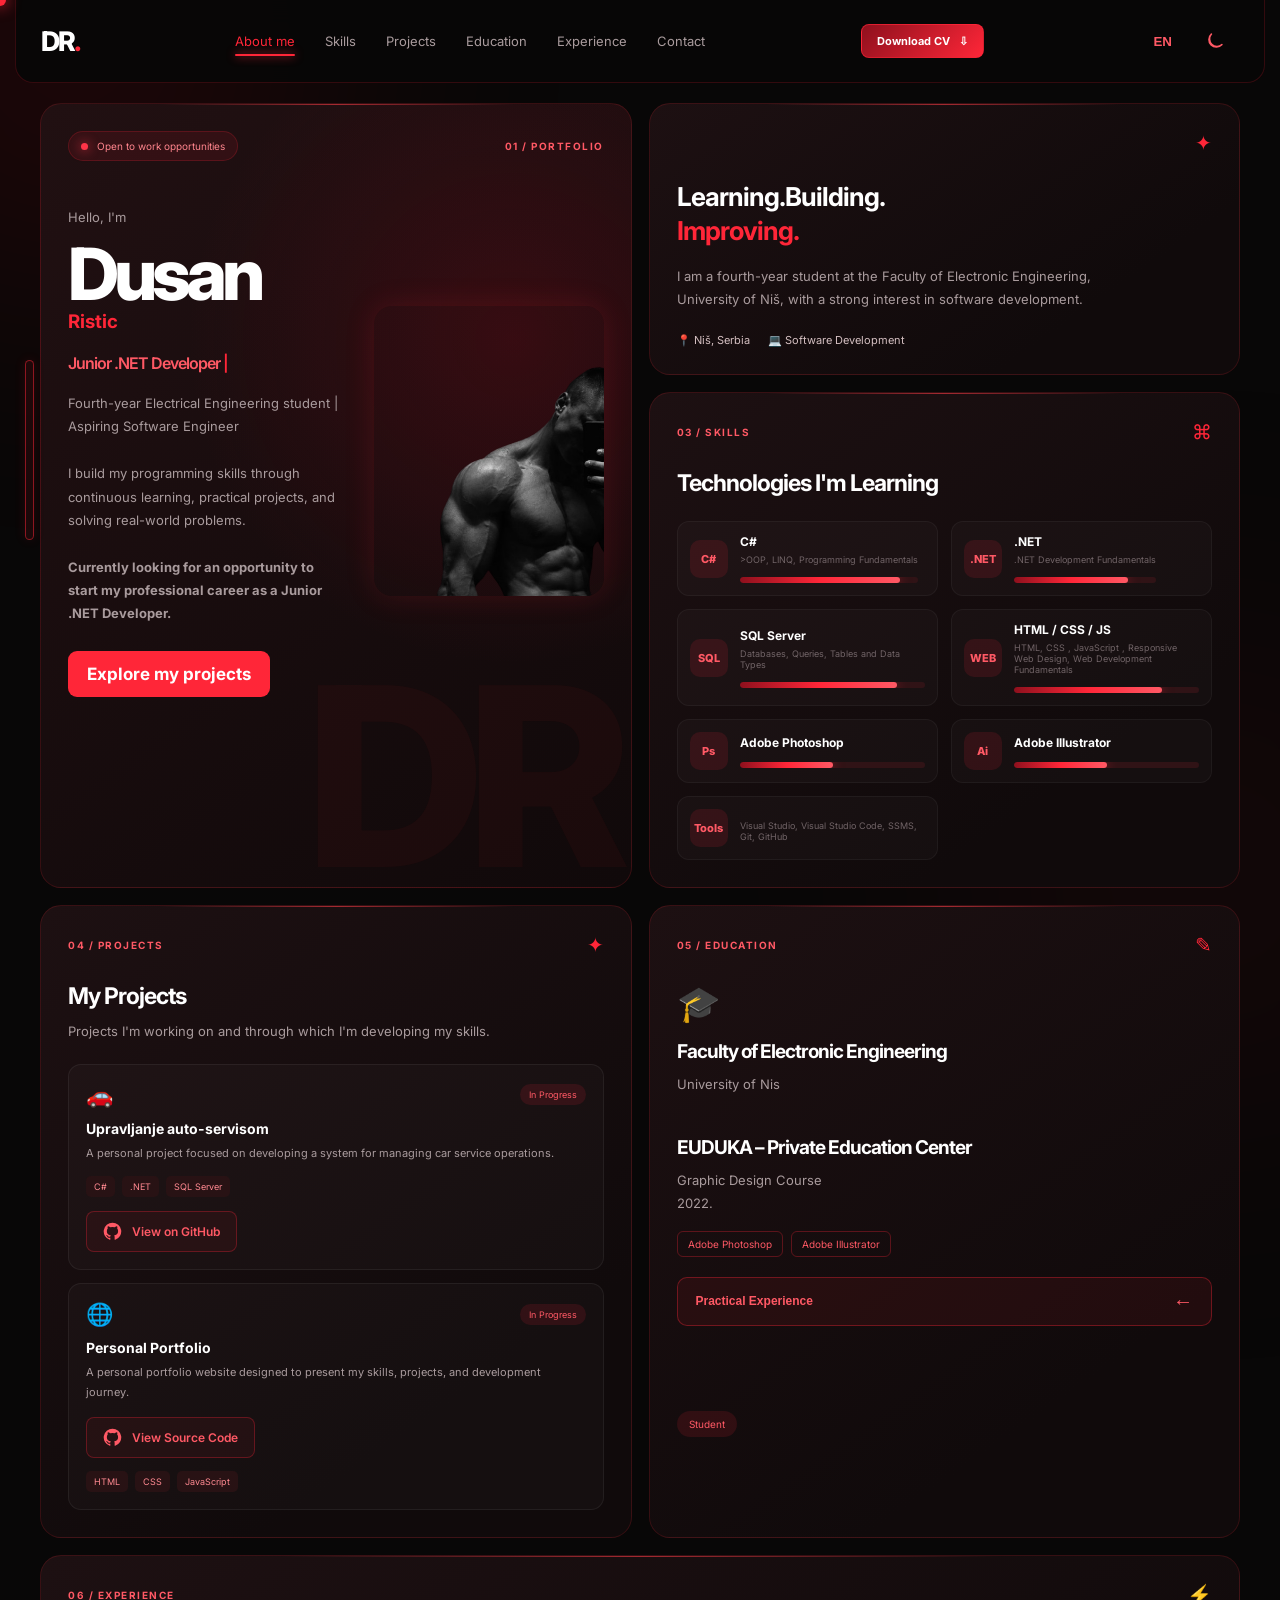
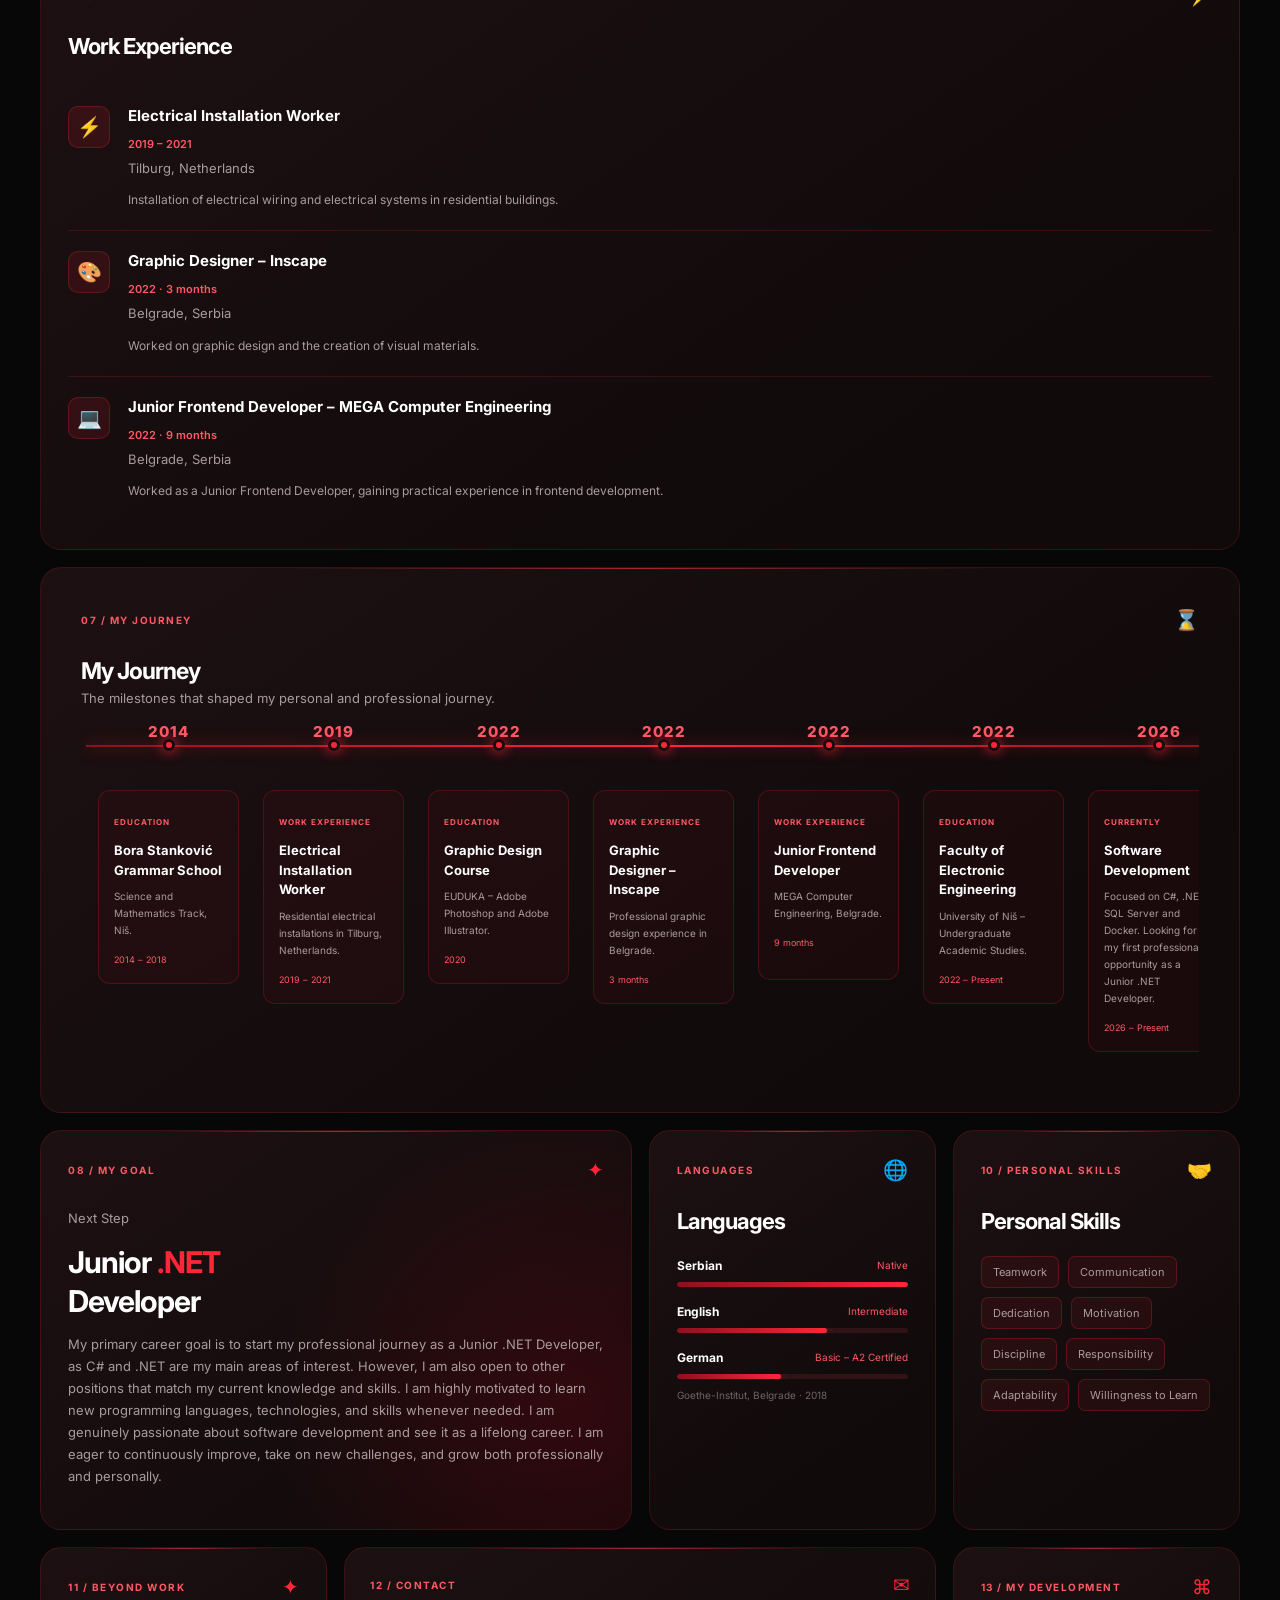
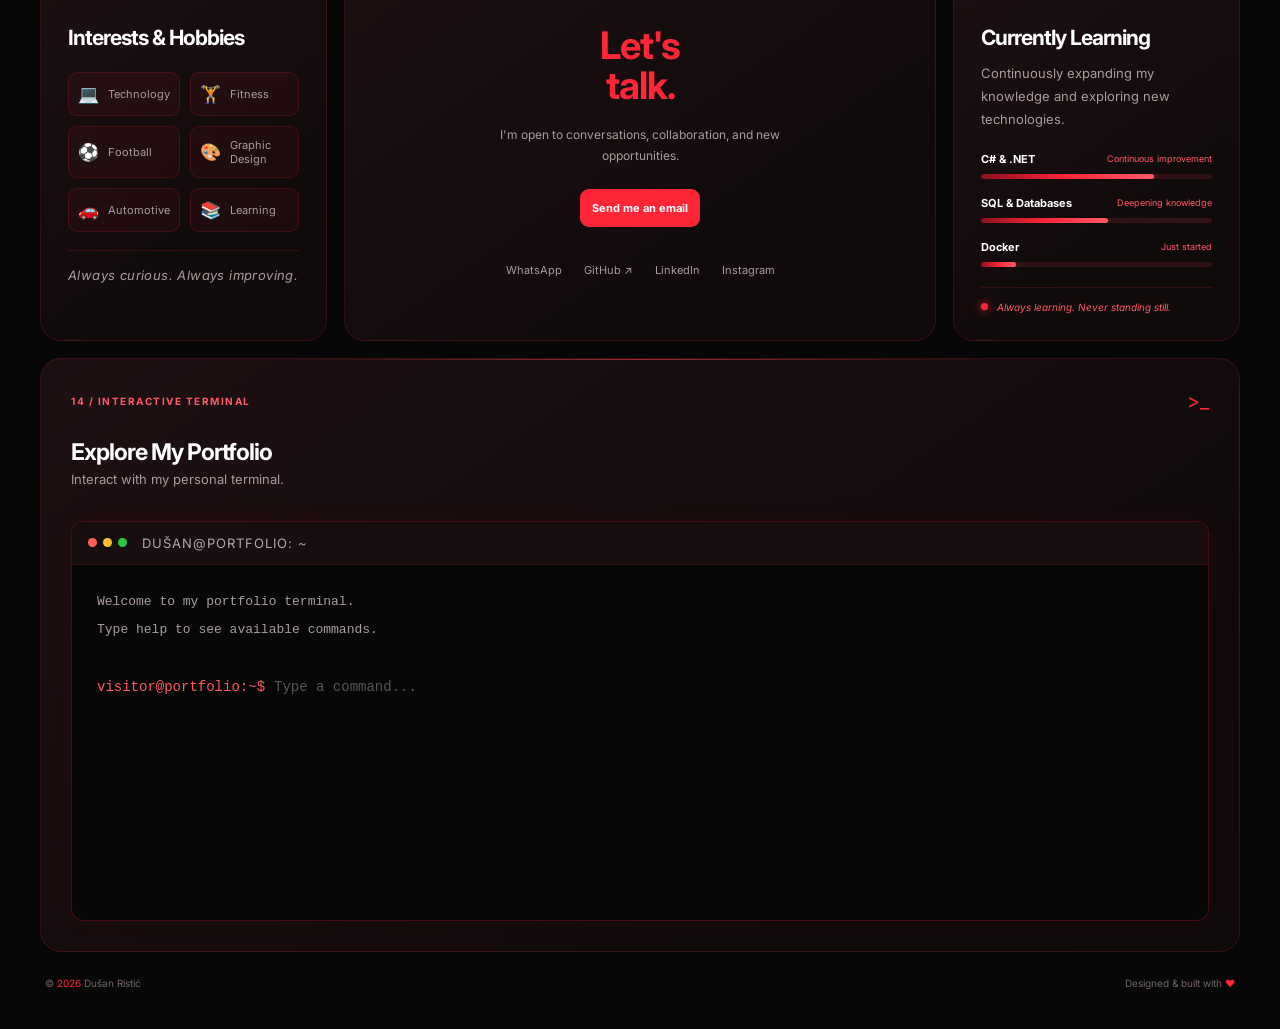
==== index.html @ 9572472b "uklanjanje tacaka" ====
<!DOCTYPE html>
<html lang="sr">
<head>
    <meta charset="UTF-8">
    <meta name="viewport" content="width=device-width, initial-scale=1.0">
    <title>Dušan Ristić | Portfolio</title>
    
<meta name="description" content="Dušan Ristić – Junior .NET Developer. C#, .NET, SQL Server and software development portfolio.">

<meta name="author" content="Dušan Ristić">

<meta name="keywords" content="Dušan Ristić, Junior .NET Developer, C#, .NET, SQL Server, Portfolio">

<meta name="robots" content="index, follow">

<meta property="og:type" content="website">
<meta property="og:title" content="Dušan Ristić | Junior .NET Developer">
<meta property="og:description" content="Explore my portfolio, projects, technical skills and journey in software development.">
<meta property="og:url" content="https://codewithdusan.github.io/portfolio/">
<meta property="og:image"
      content="https://codewithdusan.github.io/portfolio/preview.png">

<meta property="og:image:width" content="1200">
<meta property="og:image:height" content="630">
<meta name="twitter:card" content="summary_large_image">

<meta name="twitter:title"
      content="Dušan Ristić | Junior .NET Developer">

<meta name="twitter:description"
      content="Explore my portfolio and software development projects.">

<meta name="twitter:image"
      content="https://codewithdusan.github.io/portfolio/preview.png">

<meta name="theme-color" content="#080707">

    <link rel="stylesheet" href="style.css">
    <link rel="preconnect" href="https://fonts.googleapis.com">
    <link rel="preconnect" href="https://fonts.gstatic.com" crossorigin>
    <link href="https://fonts.googleapis.com/css2?family=Inter:wght@400;500;600;700;800&display=swap" rel="stylesheet">
    <link rel="icon" type="image/png" href="images/logo.png">
</head>
<body>
    <!-- LOADING SCREEN -->
<div id="loader">
    <div class="loader-content">
        <div class="loader-logo">DR<span>.</span></div>

        <div class="loader-line">
            <div class="loader-progress"></div>
        </div>

        <p data-en="INITIALIZING PORTFOLIO" data-sr="POKREĆEM PORTFOLIO"></p>
    </div>
</div>
    <button id="backToTop" aria-label="Back to top">
    ↑
    </button>   
   <div id="scrollTube">
    <div id="scrollProgress"></div>
    </div>
    <div class="background-glow glow-one"></div>
    <div class="background-glow glow-two"></div>

    <header class="navbar">
    <a href="#" class="logo">DR<span>.</span></a>

    <nav class="mobile-side-nav">
        <a href="#about" aria-label="About me" title="About me">
            <span data-en="About me" data-sr="O meni">About me</span>
        </a>

        <a href="#skills" aria-label="Skills" title="Skills">
            <span data-en="Skills" data-sr="Veštine">Skills</span>
        </a>

        <a href="#projects" aria-label="Projects" title="Projects">
            <span data-en="Projects" data-sr="Projekti">Projects</span>
        </a>

        <a href="#education" aria-label="Education" title="Education">
            <span data-en="Education" data-sr="Obrazovanje">Education</span>
        </a>

        <a href="#experience" aria-label="Experience" title="Experience">
            <span data-en="Experience" data-sr="Radno iskustvo">Experience</span>
        </a>

        <a href="#contact" aria-label="Contact" title="Contact">
    <svg class="contact-menu-icon"
         viewBox="0 0 24 24"
         fill="none"
         stroke="currentColor"
         stroke-width="1.8"
         stroke-linecap="round"
         stroke-linejoin="round">
        <rect x="3" y="5" width="18" height="14" rx="2"/>
        <path d="m3 7 9 6 9-6"/>
    </svg>
    <span data-en="Contact" data-sr="Kontakt">Contact</span>
</a>
    </nav>

    <a href="CV/DusanCV-EN.pdf"
       id="downloadCV"
       download="Dusan-Ristic-CV-EN.pdf"
       class="download-cv nav-download">

        <span data-en="Download CV" data-sr="Preuzmi CV">
            Download CV
        </span>

        <span class="download-icon">⇩</span>
    </a>

    <div class="nav-extra-controls">
        <button id="languageToggle" class="language-btn">
            EN
        </button>

        <button id="themeToggle"
        class="theme-btn"
        aria-label="Toggle theme">
        </button>

    </div>
</header>

    <main class="container">
        <section class="bento-grid">

            <!-- HERO -->
            <article class="card hero reveal">
    <div class="hero-top">
        <span class="availability">
    <span class="status-dot"></span>

    <span data-en="Open to work opportunities"
          data-sr="Dostupan za poslovne prilike">
        Open to work opportunities
    </span>
</span>
        <span class="hero-number" data-en="01 / PORTFOLIO" data-sr="01 / PROFIL">01 / PORTFOLIO</span>
    </div>

    <div class="hero-layout">

        <div class="hero-content">
            <p class="eyebrow"
   data-en="Hello, I'm"
   data-sr="Zdravo, ja sam">
   Hello, I'm
</p>

            <h1>
    <span class="first-name"
          data-en="Dusan"
          data-sr="Dušan">Dusan</span>
    <br>
    <span class="surname"
          data-en="Ristic"
          data-sr="Ristić">Ristic</span>
            </h1>

            <h2>
                <span id="typing">Junior .NET Developer</span>
                <span class="cursor">|</span>
            </h2>

            <p class="hero-description"
            data-en="| Aspiring Software EngineerFourth-year <br> | Electrical Engineering student <br><br> I build my programming skills through continuous learning, practical projects, and solving real-world problems. <br><br><b>Currently looking for an opportunity to start my professional career as a Junior .NET Developer.</b>"
            data-sr="| Student četvrte godine Elektrotehnike (smer računarstva i informatike) <br> | Budući softverski inženjer <br><br> Razvijam svoje programerske veštine kroz kontinuirano učenje, praktične projekte i rešavanje problema iz stvarnog sveta. <br><br><b>Trenutno tražim priliku da započnem svoju profesionalnu karijeru kao Junior .NET Developer.</b>">
                Fourth-year Electrical Engineering student | Aspiring Software Engineer
                <br><br>
                I build my programming skills through continuous learning, practical projects, and solving real-world problems.
                <br><br><b>Currently looking for an opportunity to start my professional career as a Junior .NET Developer.</b> 
            </p>

            <a href="#projects" class="primary-button"
   data-en="Explore my projects"
   data-sr="Istraži moje projekte">
    <span data-en="Explore my projects"
          data-sr="Istraži moje projekte">Explore my projects</span>
</a>
        </div>

        <div class="hero-image">
            <img src="images/profilepicture.png" alt="Dušan Ristić">
        </div>

    </div>

    <div class="hero-decoration">DR</div>
</article>
        
            <!-- ABOUT -->
            <article class="card about reveal" id="about">
                <div class="card-heading">
                    <span class="card-label" data-en="02 / ABOUT ME" data-sr="02 / O MENI"></span>
                    <span class="card-icon">✦</span>
                </div>

                <h2>
                    <span data-en="Learning.Building." data-sr="Učim.Stvaram.">Learning.Building.</span>
                    <br>
                     <span class="improving" data-en="Improving." data-sr="Napredujem.">Improving.</span>
                    </h2>              
<p
    data-en="I am a fourth-year student at the Faculty of Electronic Engineering, University of Niš, with a strong interest in software development.

My main focus is C# and .NET development. I continuously develop my programming knowledge through practical exercises and personal projects, working with object-oriented programming, collections, lambda expressions, and LINQ.

I also have experience with SQL Server fundamentals and basic frontend technologies such as HTML, CSS, and JavaScript. In addition, I have basic knowledge of graphic design using Adobe Photoshop and Adobe Illustrator.

I actively use Artificial Intelligence tools to support my learning, explore new technologies, improve productivity, and assist with problem-solving.

I enjoy learning new technologies, solving programming challenges, and turning ideas into functional applications."
    data-sr="Student sam četvrte godine Elektronskog fakulteta Univerziteta u Nišu, sa velikim interesovanjem za razvoj softvera.

Moj glavni fokus je C# i .NET programiranje. Kontinuirano razvijam svoje programersko znanje kroz praktične zadatke i samostalne projekte, radeći sa objektno orijentisanim programiranjem, kolekcijama, lambda izrazima i LINQ-om.

Takođe poznajem osnove SQL Server-a i osnovne frontend tehnologije kao što su HTML, CSS i JavaScript. Pored toga, posedujem osnovno znanje grafičkog dizajna i rada u programima Adobe Photoshop i Adobe Illustrator.

Aktivno koristim alate veštačke inteligencije kao podršku u učenju, istraživanju novih tehnologija, unapređenju produktivnosti i rešavanju problema.

Uživam u učenju novih tehnologija, rešavanju programerskih izazova i pretvaranju ideja u funkcionalne aplikacije.">
    I am a fourth-year student at the Faculty of Electronic Engineering, University of Niš, with a strong interest in software development.
</p>

                <div class="about-footer">
                    <span data-en="📍 Niš, Serbia" data-sr="📍 Niš, Srbija">📍 Niš, Serbia</span>
                    <span data-en="💻 Software Development" data-sr="💻 Razvoj softvera">💻 Software Development</span>
                </div>
            </article>

            <!-- SKILLS -->
            <article class="card skills reveal" id="skills">
                <div class="card-heading">
                    <span class="card-label" data-en="03 / SKILLS" data-sr="03 / VEŠTINE">03 / SKILLS</span>
                    <span class="card-icon">⌘</span>
                </div>

                <h2 data-en="Technologies I'm Learning" data-sr="Tehnologije kojima se bavim">Technologies I'm Learning</h2>

                <div class="skills-list">
                    <div class="skill">
                        <span class="skill-icon">C#</span>
                        <div>
                            <strong>C#</strong>
                            <small
                            data-en="OOP, LINQ, Programming Fundamentals"
                            data-sr="OOP, LINQ, Osnove programiranja">>OOP, LINQ, Programming Fundamentals</small>
                            <div class="skill-progress">
                            <div class="progress-bar" style="--progress: 90%"></div>
                            </div>
                        </div>
                    </div>

                    <div class="skill">
                        <span class="skill-icon">.NET</span>
                        <div>
                            <strong>.NET</strong>
                            <small data-en=".NET Development Fundamentals"
                            data-sr="Osnove .Net programiranja">.NET Development Fundamentals</small>
                            <div class="skill-progress">
                            <div class="progress-bar" style="--progress: 80%"></div>
                            </div>
                        </div>
                    </div>

                    <div class="skill">
                        <span class="skill-icon">SQL</span>
                        <div>
                            <strong>SQL Server</strong>
                            <small data-en="Databases, Queries, Tables and Data Types"
                            data-sr="Baze podataka, Upiti, Tabele i tipovi podataka">Databases, Queries, Tables and Data Types</small>
                            <div class="skill-progress">
                            <div class="progress-bar" style="--progress: 85%"></div>
                            </div>
                        </div>
                    </div>

                    <div class="skill">
                        <span class="skill-icon">WEB</span>
                        <div>
                            <strong>HTML / CSS / JS</strong>
                            <small data-en="HTML, CSS , JavaScript , Responsive Web Design, Web Development Fundamentals"
                            data-sr="HTML, CSS , JavaScript , Responzivni web dizajn, Osnove web programiranja">HTML, CSS , JavaScript , Responsive Web Design, Web Development Fundamentals</small>
                            <div class="skill-progress">
                            <div class="progress-bar" style="--progress: 80%"></div>
                            </div>
                        </div>
                    </div>
                    
                    
<div class="skill">
    <span class="skill-icon">Ps</span>

    <div class="skill-content">
        <strong>Adobe Photoshop</strong>

        <div class="skill-progress">
            <div class="progress-bar" style="--progress: 50%"></div>
        </div>
    </div>
</div>
<div class="skill">
    <span class="skill-icon">Ai</span>

    <div class="skill-content">
        <strong>Adobe Illustrator</strong>

        <div class="skill-progress">
            <div class="progress-bar" style="--progress: 50%"></div>
        </div>
    </div>
</div>
<div class="skill">
                        <span class="skill-icon">Tools</span>
                        <div>                           
                            <small 
                            data-en="Visual Studio, 
                                    Visual Studio Code, 
                                    SSMS, 
                                    Git, 
                                    GitHub"
                            data-sr="Visual Studio, 
                                    Visual Studio Code, 
                                    SSMS, 
                                    Git, 
                                    GitHub">Visual Studio, 
                                            Visual Studio Code, 
                                            SSMS, 
                                            Git, 
                                            GitHub</small>
                    
                        </div>
                    </div>
                </div>
            </article>

            <!-- PROJECTS -->
            <article class="card projects reveal" id="projects">
                <div class="card-heading">
                    <span class="card-label" data-en="04 / PROJECTS" data-sr="04 / PROJEKTI">04 / PROJECTS</span>
                    <span class="card-icon">✦</span>
                </div>

                <h2 data-en="My Projects" data-sr="Moji projekti">My Projects</h2>
                <p class="section-description" data-en="Projects I'm working on and through which I'm developing my skills." data-sr="Projekti na kojima radim i kroz koje razvijam svoje veštine.">
                    Projects I'm working on and through which I'm developing my skills.
                </p>

                <div class="project-item">
                    <div class="project-top">
                        <span class="project-icon">🚗</span>
                        <span class="project-status" data-en="In Progress" data-sr="U izradi">In Progress</span>
                    </div>
                    <h3 data-en="Car Service Management" data-sr="Sistem za upravljanje auto-servisom">Upravljanje auto-servisom</h3>
                    <p data-en="A personal project focused on developing a system for managing car service operations. <br><br>Planned functionality:<br>• User management<br>• Vehicle management<br>• Service order management<br>• Inventory management<br>• Reporting and analytics"
                    data-sr="Samostalni projekat usmeren na razvoj sistema za upravljanje auto-servisom. <br><br>Planirane funkcionalnosti:<br>• Upravljanje korisnicima<br>• Upravljanje vozilima<br>• Upravljanje servisnim nalozima<br>• Upravljanje zalihama<br>• Izveštavanje i analitika">
                        A personal project focused on developing a system for managing car service operations.
                    </p>
                    <div class="tags">
                        <span>C#</span>
                        <span>.NET</span>
                        <span>SQL Server</span>
                    </div>
                    <a href="#" class="github-project-link" aria-label="Car Service Management on GitHub">
                        <span class="github-project-icon">
                             <svg viewBox="0 0 24 24" aria-hidden="true">
                             <path fill="currentColor" d="M12 .9a11.1 11.1 0 0 0-3.51 21.63c.55.1.76-.24.76-.54v-2.1c-3.1.67-3.76-1.32-3.76-1.32-.5-1.28-1.24-1.62-1.24-1.62-1.01-.69.08-.68.08-.68 1.12.08 1.71 1.15 1.71 1.15.99 1.7 2.6 1.21 3.23.93.1-.72.39-1.21.7-1.49-2.48-.28-5.09-1.24-5.09-5.52 0-1.22.44-2.21 1.15-2.99-.12-.28-.5-1.42.11-2.95 0 0 .94-.3 3.05 1.14a10.6 10.6 0 0 1 5.55 0c2.11-1.44 3.05-1.14 3.05-1.14.61 1.53.23 2.67.11 2.95.72.78 1.15 1.77 1.15 2.99 0 4.29-2.62 5.24-5.11 5.51.4.35.75 1.02.75 2.06v3.08c0 .3.2.65.77.54A11.1 11.1 0 0 0 12 .9Z"/>
                            </svg>
                        </span>
                        <span data-en="View on GitHub" data-sr="Pogledaj na GitHub-u">
                             View on GitHub
                        </span>
                        </a>
                </div>

                <div class="project-item">
                    <div class="project-top">
                        <span class="project-icon">🌐</span>
                        <span class="project-status" data-en="In Progress" data-sr="U izradi">In Progress</span>
                    </div>
                    <h3 data-en="Personal Portfolio" data-sr="Licni Portfolio">Personal Portfolio</h3>
                    <p data-en="A personal portfolio website designed to present my skills, projects, and development journey. <br><br>Planned functionality:<br>• Built with HTML, CSS, and JavaScript<br>• Responsive design<br>• Animated elements and interactive components<br>• English and Serbian language support<br>• Hosted using GitHub Pages<br>• Project showcase<br>• Skills and experience presentation<br>• Contact form"
                    data-sr="Lični portfolio veb sajt dizajniran da predstavi moje veštine, projekte i razvojni put. <br><br>Planirane funkcionalnosti:<br>• Napravljen pomoću HTML-a, CSS-a i JavaScript-a <br>• Responzivni dizajn<br>• Animirani elementi i interaktivne komponente<br>• Podrška za engleski i srpski jezik<br>• Postavljen pomoću GitHub Pages platforme<br>• Prikaz projekata<br>• Predstavljanje veština i iskustva<br>• Kontakt forma">
                       A personal portfolio website designed to present my skills, projects, and development journey.
                    </p>
                    <a href="https://github.com/codewithdusan/portfolio"
                        target="_blank"
                        rel="noopener noreferrer"
                        class="github-project-link">

                        <span class="github-project-icon">
                            <svg viewBox="0 0 24 24" aria-hidden="true">
                            <path fill="currentColor" d="M12 .9a11.1 11.1 0 0 0-3.51 21.63c.55.1.76-.24.76-.54v-2.1c-3.1.67-3.76-1.32-3.76-1.32-.5-1.28-1.24-1.62-1.24-1.62-1.01-.69.08-.68.08-.68 1.12.08 1.71 1.15 1.71 1.15.99 1.7 2.6 1.21 3.23.93.1-.72.39-1.21.7-1.49-2.48-.28-5.09-1.24-5.09-5.52 0-1.22.44-2.21 1.15-2.99-.12-.28-.5-1.42.11-2.95 0 0 .94-.3 3.05 1.14a10.6 10.6 0 0 1 5.55 0c2.11-1.44 3.05-1.14 3.05-1.14.61 1.53.23 2.67.11 2.95.72.78 1.15 1.77 1.15 2.99 0 4.29-2.62 5.24-5.11 5.51.4.35.75 1.02.75 2.06v3.08c0 .3.2.65.77.54A11.1 11.1 0 0 0 12 .9Z"/>
                            </svg>
                        </span>

                         <span data-en="View Source Code"
                         data-sr="Pogledaj izvorni kod">
                          View Source Code
                        </span>
                    </a>
                    <div class="tags">
                        <span>HTML</span>
                        <span>CSS</span>
                        <span>JavaScript</span>
                    </div>
                </div>
            </article>

            <!-- EDUCATION -->
            <article class="card education reveal" id="education">
                <div class="card-heading">
                    <span class="card-label" data-en="05 / EDUCATION " data-sr="05 / OBRAZOVANJE">05 / EDUCATION</span>
                    <span class="card-icon">✎</span>
                </div>

                <div class="education-icon">🎓</div>
                <h2 data-en="Faculty of Electronic Engineering – University of Niš" data-sr="Elektronski fakultet – Univerzitet u Nišu">Faculty of Electronic Engineering</h2>
                <p data-en="Undergraduate Academic Studies" data-sr="Osnovne akademske studije">University of Nis</p>
                <p data-en="<b>Department of Computer Engineering and Informatics</b>" data-sr="<b>Smer – Računarstvo i informatika</b>"></p>
                <p data-en="2022. – Present | Fourth-Year Student" data-sr="2022. – Danas | Četvrta godina studija"></p>
                <br><br>
                <h2 data-en="EUDUKA – Private Education Center"
                data-sr="EUDUKA – Privatna škola">
                    EUDUKA – Private Education Center
                </h2>
                    <p data-en="Graphic Design Course"
                        data-sr="Kurs grafičkog dizajna">
                            Graphic Design Course
                    </p>
                    <p>2022.</p>
                    <div class="experience-programs">
            <span>Adobe Photoshop</span>
            <span>Adobe Illustrator</span>
        </div>
                        <div class="experience-hover">

    <button class="experience-trigger">
        <span data-en="Practical Experience"
              data-sr="Praktično iskustvo">
            Practical Experience
        </span>
        <span class="experience-arrow">←</span>
    </button>

    <div class="experience-details">

        <p data-en="Practical experience in graphic design, including:"
           data-sr="Praktično iskustvo u grafičkom dizajnu, uključujući:">
            Practical experience in graphic design, including:
        </p>

        <ul>
            <li data-en="Designing custom logos and visual identities for businesses."
                data-sr="Izrada logotipa i vizuelnih identiteta za firme.">
                Designing custom logos and visual identities for businesses.
            </li>

            <li data-en="Creating personalized product labels and stickers."
                data-sr="Izrada personalizovanih nalepnica i etiketa za proizvode.">
                Creating personalized product labels and stickers.
            </li>

            <li data-en="Designing business cards and promotional materials."
                data-sr="Dizajn vizitkarti i promotivnih materijala.">
                Designing business cards and promotional materials.
            </li>

            <li data-en="Creating posters, flyers and other print materials."
                data-sr="Izrada postera, flajera i drugih štampanih materijala.">
                Creating posters, flyers and other print materials.
            </li>
        </ul>
    </div>
</div>
                        <br><br>
                <h2 data-en="„Bora Stanković“ Grammar School – Niš" data-sr="Gimnazija „Bora Stanković“ – Niš"></h2>
                <p data-en="Science and Mathematics Track" data-sr="Prirodno-matematički smer"></p>
                <p data-en="2014. – 2018." data-sr="2014. – 2018."></p>
                <br>
                <span class="education-badge">Student</span>
                <div class="education-item">
    
    
</div>

            </article>

<article class="card work-experience reveal" id="experience">

    <div class="section-heading">
        <div class="card-heading">
            <span class="card-label" data-en="06 / EXPERIENCE" data-sr="06 / ISKUSTVO">06 / EXPERIENCE</span>
            <span class="card-icon">⚡</span>
        </div>
        <h2 data-en="Work Experience"
            data-sr="Radno iskustvo">
            Work Experience
        </h2>
    </div>

    <div class="work-item">
        <div class="work-icon">⚡</div>
        <div class="work-content">
            <h3 data-en="Electrical Installation Worker"
                data-sr="Radnik na elektroinstalacijama">
                        Electrical Installation Worker
            </h3>
            <span class="work-date">2019 – 2021</span>
            <p class="work-location" data-en="Tilburg, Netherlands" data-sr="Tilburg, Holandija">Tilburg, Netherlands</p>
            <p data-en="Installation of electrical wiring and electrical systems in residential buildings."
               data-sr="Uvođenje električnih instalacija i postavljanje električnih sistema u stambenim objektima.">
                Installation of electrical wiring and electrical systems in residential buildings.
            </p>
        </div>
    </div>

    <div class="work-item">
        <div class="work-icon">🎨</div>
        <div class="work-content">
            <h3 data-en="Graphic Designer – Inscape"
                data-sr="Grafički dizajner – Inscape">
                        Graphic Designer – Inscape
            </h3>
            <span class="work-date" data-en="2022 · 3 months" data-sr="2022 · 3 meseci">2022 · 3 months</span>
            <p class="work-location" data-en="Belgrade, Serbia" data-sr="Beograd, Srbija">Belgrade, Serbia</p>
            <p data-en="Worked on graphic design and the creation of visual materials."
               data-sr="Bavio sam se grafičkim dizajnom i izradom različitih vizuelnih materijala.">
                Worked on graphic design and the creation of visual materials.
            </p>
        </div>
    </div>

    <div class="work-item">
        <div class="work-icon">💻</div>
        <div class="work-content">
            <h3>Junior Frontend Developer – MEGA Computer Engineering</h3>
            <span class="work-date"data-en="2022 · 9 months" data-sr="2022 · 9 meseci">2022 · 9 months</span>
            <p class="work-location" data-en="Belgrade, Serbia" data-sr="Beograd, Srbija">Belgrade, Serbia</p>
            <p data-en="Worked as a Junior Frontend Developer, gaining practical experience in frontend development."
               data-sr="Radio sam kao Junior Frontend Developer, stičući praktično iskustvo u razvoju korisničkog interfejsa.">
                Worked as a Junior Frontend Developer, gaining practical experience in frontend development.
            </p>
        </div>
    </div>

</article>
<article class="card journey reveal" id="journey">

    <div class="card-heading">
        <span class="card-label"
              data-en="07 / MY JOURNEY"
              data-sr="07 / MOJ PUT">07 / MY JOURNEY</span>
        <span class="card-icon">⌛</span>
    </div>

    <h2 data-en="My Journey"
        data-sr="Moj put">My Journey</h2>

    <p class="journey-intro"
       data-en="The milestones that shaped my personal and professional journey."
       data-sr="Važni trenuci koji su oblikovali moj lični i profesionalni put.">
        The milestones that shaped my personal and professional journey.
    </p>

    <div class="timeline">
        <div class="timeline-track">

            <!-- 2014 -->
            <div class="timeline-event">
                <div class="timeline-year">2014</div>
                <div class="timeline-dot"></div>

                <div class="timeline-card">
                    <span data-en="EDUCATION" data-sr="OBRAZOVANJE">EDUCATION</span>

                    <h3 data-en="Bora Stanković Grammar School"
                        data-sr="Gimnazija Bora Stanković">
                        Bora Stanković Grammar School
                    </h3>

                    <p data-en="Science and Mathematics Track, Niš."
                       data-sr="Prirodno-matematički smer, Niš.">
                        Science and Mathematics Track, Niš.
                    </p>

                    <small data-en="2014 – 2018" data-sr="2014 – 2018">2014 – 2018</small>
                </div>
            </div>

            <!-- 2019 -->
            <div class="timeline-event">
                <div class="timeline-year">2019</div>
                <div class="timeline-dot"></div>

                <div class="timeline-card">
                    <span data-en="WORK EXPERIENCE" data-sr="RADNO ISKUSTVO">WORK EXPERIENCE</span>

                    <h3 data-en="Electrical Installation Worker"
                        data-sr="Radnik na elektro- instalacijama">
                        Electrical Installation Worker
                    </h3>

                    <p data-en="Residential electrical installations in Tilburg, Netherlands."
                       data-sr="Izvođenje elektroinstalacija u stambenim objektima u Tilburgu, Holandija.">
                        Residential electrical installations in Tilburg, Netherlands.
                    </p>

                    <small data-en="2019 – 2021" data-sr="2019 – 2021">2019 – 2021</small>
                </div>
            </div>

            <!-- 2022 -->
            <div class="timeline-event">
                <div class="timeline-year">2022</div>
                <div class="timeline-dot"></div>

                <div class="timeline-card">
                    <span data-en="EDUCATION" data-sr="OBRAZOVANJE">EDUCATION</span>

                    <h3 data-en="Graphic Design Course"
                        data-sr="Kurs grafičkog dizajna">
                        Graphic Design Course
                    </h3>

                    <p data-en="EUDUKA – Adobe Photoshop and Adobe Illustrator."
                       data-sr="EUDUKA – Adobe Photoshop i Adobe Illustrator.">
                        EUDUKA – Adobe Photoshop and Adobe Illustrator.
                    </p>

                    <small data-en="2020" data-sr="2020">2020</small>
                </div>
            </div>

            <!-- 2022 - Inscape -->
            <div class="timeline-event">
                <div class="timeline-year">2022</div>
                <div class="timeline-dot"></div>

                <div class="timeline-card">
                    <span data-en="WORK EXPERIENCE" data-sr="RADNO ISKUSTVO">WORK EXPERIENCE</span>

                    <h3>Graphic Designer – Inscape</h3>

                    <p data-en="Professional graphic design experience in Belgrade."
                       data-sr="Profesionalno iskustvo u grafičkom dizajnu u Beogradu.">
                        Professional graphic design experience in Belgrade.
                    </p>

                    <small data-en="3 months" data-sr="3 meseca">3 months</small>
                </div>
            </div>

            <!-- 2022 - MEGA -->
            <div class="timeline-event">
                <div class="timeline-year">2022</div>
                <div class="timeline-dot"></div>

                <div class="timeline-card">
                    <span data-en="WORK EXPERIENCE" data-sr="RADNO ISKUSTVO">WORK EXPERIENCE</span>

                    <h3>Junior Frontend Developer</h3>

                    <p>MEGA Computer Engineering, Belgrade.</p>

                    <small data-en="9 months" data-sr="9 meseci">9 months</small>
                </div>
            </div>

            <!-- 2022 - Faculty -->
            <div class="timeline-event">
                <div class="timeline-year">2022</div>
                <div class="timeline-dot"></div>

                <div class="timeline-card">
                    <span data-en="EDUCATION" data-sr="OBRAZOVANJE">EDUCATION</span>

                    <h3 data-en="Faculty of Electronic Engineering"
                        data-sr="Elektronski fakultet">
                        Faculty of Electronic Engineering
                    </h3>

                    <p data-en="University of Niš – Undergraduate Academic Studies."
                       data-sr="Univerzitet u Nišu – osnovne akademske studije.">
                        University of Niš – Undergraduate Academic Studies.
                    </p>

                    <small data-en="2022 – Present" data-sr="2022 – Danas">2022 – Present</small>
                </div>
            </div>

            <!-- 2026 -->
            <div class="timeline-event">
                <div class="timeline-year">2026</div>
                <div class="timeline-dot"></div>

                <div class="timeline-card">
                    <span data-en="CURRENTLY" data-sr="TRENUTNO">CURRENTLY</span>

                    <h3 data-en="Software Development"
                        data-sr="Razvoj softvera">
                        Software Development
                    </h3>

                    <p data-en="Focused on C#, .NET, SQL Server and Docker. Looking for my first professional opportunity as a Junior .NET Developer."
                       data-sr="Fokusiran na C#, .NET, SQL Server i Docker. U potrazi za prvom profesionalnom prilikom kao Junior .NET Developer.">
                        Focused on C#, .NET, SQL Server and Docker. Looking for my first professional opportunity as a Junior .NET Developer.
                    </p>

                    <small data-en="2026 – Present" data-sr="2026 – Danas">2026 – Present</small>
                </div>
            </div>

        </div>
    </div>

</article>

            <!-- GOAL -->
            <article class="card goal reveal">
                <div class="card-heading">
                    <span class="card-label"
                    data-en="08 / MY GOAL"
                    data-sr="08 / MOJ CILJ">08 / MY GOAL</span>
                    <span class="card-icon">✦</span>
                </div>

                <div>
                    <p class="eyebrow"data-en="Next Step" data-sr="Sledeći korak">Next Step</p>
                    <h2>Junior <span>.NET</span><br>Developer</h2>
                    <p 
                    data-en="My primary career goal is to start my professional journey as a Junior .NET Developer, as C# and .NET are my main areas of interest.
However, I am also open to other positions that match my current knowledge and skills. I am highly motivated to learn new programming languages, technologies, and skills whenever needed.
I am genuinely passionate about software development and see it as a lifelong career. I am eager to continuously improve, take on new challenges, and grow both professionally and personally."
                    data-sr="Moj primarni cilj je da započnem svoju profesionalnu karijeru kao Junior .NET Developer, jer su C# i .NET oblasti koje me najviše interesuju.

Ipak, otvoren sam i za druge pozicije koje odgovaraju mom trenutnom znanju i veštinama. Veoma sam motivisan da učim nove programske jezike, tehnologije i stičem nove veštine kad god je to potrebno.

Iskreno sam posvećen razvoju softvera i ovu profesiju vidim kao svoj životni poziv. Želim kontinuirano da napredujem, prihvatam nove izazove i razvijam se kako profesionalno, tako i lično.">
            My primary career goal is to start my professional journey as a Junior .NET Developer, as C# and .NET are my main areas of interest.

However, I am also open to other positions that match my current knowledge and skills. I am highly motivated to learn new programming languages, technologies, and skills whenever needed.

I am genuinely passionate about software development and see it as a lifelong career. I am eager to continuously improve, take on new challenges, and grow both professionally and personally.
                    </p>
                </div>
            </article>

<article class="card languages reveal">

    <div class="card-heading">
        <span class="card-label"
              data-en="09 / LANGUAGES"
              data-sr="09 / JEZICI">
            LANGUAGES
        </span>
        <span class="card-icon">🌐</span>
    </div>

    <h2 data-en="Languages"
        data-sr="Jezici">
        Languages
    </h2>

    <div class="language-item">
        <div>
            <strong data-en="Serbian" data-sr="Srpski">Serbian</strong>
            <span data-en="Native" data-sr="Maternji">Native</span>
        </div>
        <div class="language-level">
            <div class="language-fill native"></div>
        </div>
    </div>

    <div class="language-item">
        <div>
            <strong data-en="English" data-sr="Engleski">English</strong>
            <span data-en="Intermediate" data-sr="Srednji nivo">Intermediate</span>
        </div>
        <div class="language-level">
            <div class="language-fill intermediate"></div>
        </div>
    </div>
    
<div class="language-item">
    <div>
        <strong data-en="German" data-sr="Nemački">German</strong>
        <span data-en="Basic – A2 Certified"
              data-sr="Osnovni nivo – A2 sertifikat">
            Basic – A2 Certified
        </span>
    </div>

    <div class="language-level">
        <div class="language-fill german"></div>
    </div>

    <p class="language-certificate"
       data-en="Goethe-Institut, Belgrade · 2018"
       data-sr="Geteov institut, Beograd · 2018">
        Goethe-Institut, Belgrade · 2018
    </p>
</div>


</article>
<article class="card personal-skills reveal">
    <div class="card-heading">
        <span class="card-label"
              data-en="10 / PERSONAL SKILLS"
              data-sr="10 / LIČNE VEŠTINE">
            10 / PERSONAL SKILLS
        </span>
        <span class="card-icon">🤝</span>
    </div>

    <h2 data-en="Personal Skills" data-sr="Lične veštine">
        Personal Skills
    </h2>

    <div class="personal-skills-list">
        <span data-en="Teamwork" data-sr="Timski rad">Teamwork</span>
        <span data-en="Communication" data-sr="Komunikativnost">Communication</span>
        <span data-en="Dedication" data-sr="Posvećenost">Dedication</span>
        <span data-en="Motivation" data-sr="Motivisanost">Motivation</span>
        <span data-en="Discipline" data-sr="Disciplina">Discipline</span>
        <span data-en="Responsibility" data-sr="Odgovornost">Responsibility</span>
        <span data-en="Adaptability" data-sr="Prilagodljivost">Adaptability</span>
        <span data-en="Willingness to Learn" data-sr="Spremnost za učenje">
            Willingness to Learn
        </span>
    </div>
</article>
<article class="card hobbies reveal">
    <div class="card-heading">
        <span class="card-label"
              data-en="11 / BEYOND WORK"
              data-sr="11 / VAN POSLA">
            11 / BEYOND WORK
        </span>
        <span class="card-icon">✦</span>
    </div>

    <h2 data-en="Interests & Hobbies"
        data-sr="Interesovanja i hobiji">
        Interests & Hobbies
    </h2>

    <div class="hobbies-grid">

        <div class="hobby-item">
            <span class="hobby-icon">💻</span>
            <span data-en="Technology"
                  data-sr="Tehnologija">Technology</span>
        </div>

        <div class="hobby-item">
            <span class="hobby-icon">🏋️</span>
            <span data-en="Fitness"
                  data-sr="Fitnes">Fitness</span>
        </div>

        <div class="hobby-item">
            <span class="hobby-icon">⚽</span>
            <span data-en="Football"
                  data-sr="Fudbal">Football</span>
        </div>

        <div class="hobby-item">
            <span class="hobby-icon">🎨</span>
            <span data-en="Graphic Design"
                  data-sr="Grafički dizajn">Graphic Design</span>
        </div>

        <div class="hobby-item">
            <span class="hobby-icon">🚗</span>
            <span data-en="Automotive"
                  data-sr="Automobili">Automotive</span>
        </div>

        <div class="hobby-item">
            <span class="hobby-icon">📚</span>
            <span data-en="Learning"
                  data-sr="Učenje">Learning</span>
        </div>

    </div>

    <p class="hobbies-footer"
       data-en="Always curious. Always improving."
       data-sr="Uvek radoznao. Uvek napredujem.">
        Always curious. Always improving.
    </p>
</article>
            <!-- CONTACT -->
            
<article class="card contact reveal" id="contact">
    <div class="card-heading">
        <span class="card-label"
              data-en="12 / CONTACT"
              data-sr="12 / KONTAKT">12 / CONTACT</span>
        <span class="card-icon">✉</span>
    </div>

    <h2>
        <span data-en="Let's" data-sr="Hajde da">Let's</span><br>
        <span data-en="talk." data-sr="razgovaramo.">talk.</span>
    </h2>

    <p data-en="I'm open to conversations, collaboration, and new opportunities."
       data-sr="Otvoren sam za razgovore, saradnju i nove poslovne prilike.">
        I'm open to conversations, collaboration, and new opportunities.
    </p>

    <a href="mailto:dristic@elfak.rs" class="contact-link">
        <span data-en="Send me an email"
              data-sr="Pošalji mi email">Send me an email</span>
    </a>

    <div class="social-links">
        <a href="https://wa.me/381603530746"
        target="_blank"
         rel="noopener noreferrer"
        data-en="WhatsApp "
        data-sr="WhatsApp ">
            WhatsApp 
        </a>
        <a href="https://github.com/codewithdusan"
           target="_blank" rel="noopener noreferrer"
           data-en="GitHub " data-sr="GitHub ">
            GitHub ↗
        </a>

        <a href="https://www.linkedin.com/in/TV0J-PROFILE/"
           target="_blank" rel="noopener noreferrer"
           data-en="LinkedIn " data-sr="LinkedIn ">
            LinkedIn 
        </a>

        <a href="https://www.instagram.com/dsnn___/"
           target="_blank" rel="noopener noreferrer"
           data-en="Instagram " data-sr="Instagram ">
            Instagram 
        </a>
    </div>
</article>

<article class="card learning reveal">
    <div class="card-heading">
        <span class="card-label"
              data-en="13 / MY DEVELOPMENT"
              data-sr="13 / MOJ RAZVOJ">
            13 / MY DEVELOPMENT
        </span>
        <span class="card-icon">⌘</span>
    </div>

    <h2 data-en="Currently Learning"
        data-sr="Trenutno učim">
        Currently Learning
    </h2>

    <p class="learning-description"
       data-en="Continuously expanding my knowledge and exploring new technologies."
       data-sr="Neprestano proširujem svoje znanje i istražujem nove tehnologije.">
        Continuously expanding my knowledge and exploring new technologies.
    </p>

    <div class="learning-list">

        <div class="learning-item">
            <div class="learning-info">
                <strong>C# & .NET</strong>
                <span data-en="Continuous improvement"
                      data-sr="Kontinuirano usavršavanje">
                    Continuous improvement
                </span>
            </div>
            <div class="learning-line">
                <div class="learning-fill dotnet"></div>
            </div>
        </div>

        <div class="learning-item">
            <div class="learning-info">
                <strong>SQL & Databases</strong>
                <span data-en="Deepening knowledge"
                      data-sr="Proširivanje znanja">
                    Deepening knowledge
                </span>
            </div>
            <div class="learning-line">
                <div class="learning-fill database"></div>
            </div>
        </div>

        <div class="learning-item">
            <div class="learning-info">
                <strong>Docker</strong>
                <span data-en="Just started"
                      data-sr="Tek započeto">
                    Just started
                </span>
            </div>
            <div class="learning-line">
                <div class="learning-fill docker"></div>
            </div>
        </div>

    </div>

    <div class="learning-footer">
        <span class="learning-status-dot"></span>
        <span data-en="Always learning. Never standing still."
              data-sr="Uvek učim. Nikada ne stojim u mestu.">
            Always learning. Never standing still.
        </span>
    </div>
</article>

<!-- INTERACTIVE TERMINAL -->
<article class="card terminal reveal" id="terminal">

    <div class="card-heading">
        <span class="card-label" data-en="14 / INTERACTIVE TERMINAL" data-sr="14 / INTERAKTIVNI TERMINAL">14 / INTERACTIVE TERMINAL</span>
        <span class="card-icon">&gt;_</span>
    </div>

    <h2 data-en="Explore My Portfolio"
        data-sr="Istraži moj portfolio">
        Explore My Portfolio
    </h2>

    <p class="section-description"
       data-en="Interact with my personal terminal."
       data-sr="Komuniciraj sa mojim personalnim terminalom.">
        Interact with my personal terminal.
    </p>

    <div class="terminal-window">

        <div class="terminal-header">
            <div class="terminal-dots">
                <span></span>
                <span></span>
                <span></span>
            </div>

            <span class="terminal-title">DUŠAN@PORTFOLIO: ~</span>
        </div>

        <div class="terminal-body">

        <div id="terminalOutput">
            <p class="terminal-welcome"
             data-en="Welcome to my portfolio terminal."
             data-sr="Dobrodošli u moj portfolio terminal.">
                 Welcome to my portfolio terminal.
             </p>

             <p class="terminal-welcome"
                data-en="Type help to see available commands."
                data-sr="Ukucaj help za prikaz dostupnih komandi.">
                        Type help to see available commands.
            </p>
        </div>

            <div class="terminal-input-line">
                <span class="terminal-prompt">visitor@portfolio:~$</span>

                <input
                    type="text"
                    id="terminalInput"
                    data-en-placeholder="Type a command..."
                    data-sr-placeholder="Unesite komandu..."
                    placeholder="Type a command..."
                    autocomplete="off"
                    spellcheck="false"
>
            </div>

        </div>
    </div>

</article>
        
</section>

        <footer class="footer">
            <p>© <span id="year"></span> Dušan Ristić</p>
            <p>Designed & built with <span>♥</span></p>
        </footer>
    </main>

    <script src="script.js"></script>
    <div class="custom-cursor"></div>
</body>
</html>
---- style.css ----
/* =========================
   OSNOVNE BOJE
========================= */

:root {
    --background: #080707;
    --card: #150c0d;
    --card-light: #201011;
    --card-border: rgba(255, 45, 55, 0.16);

    --red: #ff2638;
    --red-light: #ff5965;
    --dark-red: #8e101d;

    --white: #ffffff;
    --gray: #a99b9d;
    --muted: #716467;
}

* {
    margin: 0;
    padding: 0;
    box-sizing: border-box;
}av

html {
    scroll-behavior: smooth;
}

body {
    min-height: 100vh;
    background: var(--background);
    color: var(--white);
    font-family: 'Inter', sans-serif;
    overflow-x: hidden;
    position: relative;
}

/* =========================
   POZADINSKI EFEKTI
========================= */

.background-glow {
    position: fixed;
    width: 450px;
    height: 450px;
    border-radius: 50%;
    filter: blur(140px);
    opacity: 0.13;
    pointer-events: none;
    z-index: -1;
}

.glow-one {
    background: #ff001e;
    top: -180px;
    left: -150px;
}

.glow-two {
    background: #8e101d;
    bottom: -200px;
    right: -150px;
}

/* =========================
   NAVIGACIJA
========================= */

.navbar {
    max-width: 1250px;
    margin: 0 auto;
    padding: 20px 25px;

    display: flex;
    justify-content: space-between;
    align-items: center;

    position: sticky;
    top: 0;
    z-index: 1000;

    background: rgba(8, 7, 7, 0.95);
    backdrop-filter: blur(12px);
    border-bottom-left-radius: 18px;
    border-bottom-right-radius: 18px;
    border: 1px solid rgba(255, 38, 56, 0.18);
    border-top: none;
    border-radius: 0 0 18px 18px;
}

.logo {
    color: white;
    font-size: 27px;
    font-weight: 800;
    text-decoration: none;
    letter-spacing: -2px;
}

.logo span {
    color: var(--red);
}

.navbar nav {
    display: flex;
    gap: 30px;
}

.navbar nav a {
    color: var(--gray);
    text-decoration: none;
    font-size: 13px;
    transition: 0.3s;
}

.navbar nav a:hover {
    color: var(--red);
}
/* =========================
   GLAVNI KONTEJNER
========================= */

.container {
    max-width: 1250px;
    margin: auto;
    padding: 20px 25px 40px;
}

.bento-grid {
    display: grid;
    grid-template-columns: repeat(4, 1fr);
    grid-auto-rows: minmax(180px, auto);
    gap: 17px;
}

/* =========================
   ZAJEDNIČKI IZGLED KARTICA
========================= */

.card {
    position: relative;
    overflow: hidden;
    padding: 27px;
    border-radius: 21px;

    background: linear-gradient(
        145deg,
        #1d1012,
        #100a0b 75%
    );

    border: 1px solid var(--card-border);

    transition:
        transform 0.35s ease,
        border-color 0.35s ease,
        box-shadow 0.35s ease;
}

.card:hover {
    transform: translateY(-5px);
    border-color: rgba(255, 38, 56, 0.55);
    box-shadow: 0 12px 40px rgba(255, 0, 30, 0.10);
}

.card::before {
    content: "";
    position: absolute;
    top: 0;
    left: 20%;
    width: 60%;
    height: 1px;
    background: linear-gradient(
        90deg,
        transparent,
        rgba(255, 60, 70, 0.6),
        transparent
    );
}

.card-heading {
    display: flex;
    justify-content: space-between;
    align-items: center;
    margin-bottom: 25px;
}

.card-label {
    color: var(--red-light);
    font-size: 10px;
    font-weight: 700;
    letter-spacing: 1.5px;
}

.card-icon {
    color: var(--red);
    font-size: 20px;
}

.card h2 {
    font-size: 23px;
    letter-spacing: -1px;
    line-height: 1.3;
}

.card p {
    color: var(--gray);
    font-size: 13px;
    line-height: 1.8;
}

/* =========================
   HERO KARTICA
========================= */

.hero {
    grid-column: span 2;
    grid-row: span 2;
    min-height: 410px;
    position: relative;
    isolation: isolate;
    overflow: hidden;
    background:
        radial-gradient(
            circle at 80% 30%,
            rgba(160, 10, 30, 0.22),
            transparent 45%
        ),
        linear-gradient(145deg, #211012, #10090a);
}

.hero-top {
    display: flex;
    justify-content: space-between;
    align-items: center;
}

.availability {
    display: flex;
    align-items: center;
    gap: 9px;
    padding: 8px 12px;
    background: rgba(255, 38, 56, 0.09);
    border: 1px solid rgba(255, 38, 56, 0.2);
    border-radius: 30px;
    color: #ff858d;
    font-size: 10px;
}

.status-dot {
    width: 7px;
    height: 7px;
    background: #ff3448;
    border-radius: 50%;
    box-shadow: 0 0 12px #ff3448;
    animation: pulse 1.8s infinite;
}

.hero-number {
    color: var(--red-light);
    font-size: 10px;
    font-weight: 700;
    letter-spacing: 1.5px;
}

.hero-content {
    margin-top: 48px;
    position: relative;
    z-index: 2;
}

.eyebrow {
    color: var(--gray);
    font-size: 13px;
    margin-bottom: 10px;
}

.hero h1 .first-name {
    font-size: clamp(48px, 6vw, 72px);
    line-height: 0.98;
    letter-spacing: -5px;
    font-weight: 800;
}

.hero h1 .surname {
    color: var(--red);
}

.hero h2 {
    margin-top: 20px;
    font-size: 16px;
    color: var(--red-light);
    font-weight: 600;
    min-height: 22px;
}

.cursor {
    color: var(--red);
    animation: blink 0.8s infinite;
}

.hero-description {
    max-width: 390px;
    margin-top: 17px;
}

.primary-button {
    display: inline-flex;
    gap: 20px;
    align-items: center;
    margin-top: 25px;
    padding: 13px 19px;
    background: var(--red);
    color: white;
    border-radius: 9px;
    font-size: 12px;
    font-weight: 700;
    text-decoration: none;
    transition: 0.3s;
}

.primary-button:hover {
    background: #d9182a;
    box-shadow: 0 0 30px rgba(255, 38, 56, 0.35);
    transform: translateY(-2px);
}

.primary-button span {
    font-size: 17px;
}

.hero-decoration {
    position: absolute;
    right: 15px;
    bottom: -40px;
    font-size: 250px;
    font-weight: 800;
    color: rgba(255, 38, 56, 0.045);
    letter-spacing: -15px;
    pointer-events: none;
}

/* =========================
   ABOUT
========================= */

.about {
    grid-column: span 2;
}

.about h2 {
    margin-bottom: 17px;
    font-size: 26px;
}

.about h2 span.improving {
    color: var(--red);
}

.about p {
    max-width: 470px;
}

.about-footer {
    display: flex;
    flex-wrap: wrap;
    gap: 18px;
    margin-top: 22px;
    color: #d4bfc1;
    font-size: 11px;
}

/* =========================
   SKILLS
========================= */

.skills {
    grid-column: span 2;
}

.skills h2 {
    margin-bottom: 22px;
}
.skills-list {
    display: grid;
    grid-template-columns: 1fr 1fr;
    gap: 13px;
}

.skill {
    display: flex;
    align-items: center;
    gap: 12px;
    padding: 12px;
    border-radius: 12px;
    background: rgba(255, 255, 255, 0.025);
    border: 1px solid rgba(255, 255, 255, 0.045);
    transition: 0.3s;
}

.skill:hover {
    background: rgba(255, 38, 56, 0.07);
    border-color: rgba(255, 38, 56, 0.25);
}

.skill-icon {
    min-width: 38px;
    height: 38px;
    display: grid;
    place-items: center;
    border-radius: 10px;
    background: rgba(255, 38, 56, 0.12);
    color: var(--red-light);
    font-size: 11px;
    font-weight: 800;
}

.skill strong {
    display: block;
    font-size: 12px;
}

.skill small {
    display: block;
    color: var(--muted);
    font-size: 9px;
    margin-top: 5px;
}

/* =========================
   PROJECTS
========================= */

.projects {
    grid-column: span 2;
    grid-row: span 2;
}

.projects h2 {
    margin-bottom: 8px;
}

.section-description {
    margin-bottom: 20px;
}

.project-item {
    padding: 17px;
    margin-top: 13px;
    border-radius: 13px;
    background: rgba(255, 255, 255, 0.025);
    border: 1px solid rgba(255, 255, 255, 0.06);
    transition: 0.3s;
}

.project-item:hover {
    background: rgba(255, 38, 56, 0.06);
    border-color: rgba(255, 38, 56, 0.3);
}

.project-top {
    display: flex;
    justify-content: space-between;
    align-items: center;
    margin-bottom: 12px;
}

.project-icon {
    font-size: 22px;
}

.project-status {
    padding: 5px 9px;
    border-radius: 20px;
    background: rgba(255, 38, 56, 0.12);
    color: var(--red-light);
    font-size: 9px;
}

.project-item h3 {
    font-size: 14px;
    margin-bottom: 7px;
}

.project-item p {
    font-size: 11px;
}

.tags {
    display: flex;
    flex-wrap: wrap;
    gap: 7px;
    margin-top: 13px;
}

.tags span {
    padding: 5px 8px;
    background: #281214;
    border-radius: 5px;
    color: #ff8991;
    font-size: 9px;
}

/* =========================
   EDUCATION
========================= */

.education {
    grid-column: span 2;
    grid-row: span 2;
    height: 100%;
}

.education-icon {
    font-size: 35px;
    margin: 15px 0;
}

.education h2 {
    font-size: 19px;
    margin-bottom: 8px;
}

.education-badge {
    display: inline-block;
    margin-top: 17px;
    padding: 7px 12px;
    border-radius: 20px;
    background: rgba(255, 38, 56, 0.12);
    color: var(--red-light);
    font-size: 10px;
}

/* =========================
   GOAL
========================= */

.goal {
    grid-column: span 2;
    background:
        radial-gradient(
            circle at 90% 70%,
            rgba(255, 0, 30, 0.13),
            transparent 50%
        ),
        linear-gradient(145deg, #1d1012, #10090a);
}

.goal h2 {
    font-size: 30px;
    margin: 12px 0;
}

.goal h2 span {
    color: var(--red);
}

.goal p:last-child {
    width: 100%;
    max-width: none;
    line-height: 1.7;
    margin-bottom: 15px;
    text-align: left;
    overflow-wrap: break-word;
}

/* =========================
   CONTACT
========================= */

.contact {
    grid-column: span 2;
}

.contact h2 {
    font-size: 22px;
    margin-bottom: 13px;
}

.contact h2 span {
    color: var(--red);
}

.contact-link {
    display: flex;
    justify-content: space-between;
    align-items: center;
    margin-top: 20px;
    padding: 12px;
    border-radius: 9px;
    background: var(--red);
    color: white;
    font-size: 11px;
    font-weight: 700;
    text-decoration: none;
    transition: 0.3s;
}

.contact-link:hover {
    background: #d9182a;
    box-shadow: 0 0 20px rgba(255, 38, 56, 0.3);
}

.social-links {
    display: flex;
    gap: 17px;
    margin-top: 18px;
}

.social-links a {
    color: var(--gray);
    font-size: 10px;
    text-decoration: none;
    transition: 0.3s;
}

.social-links a:hover {
    color: var(--red);
}

/* =========================
   FOOTER
========================= */

.footer {
    display: flex;
    justify-content: space-between;
    padding: 25px 5px 0;
    color: var(--muted);
    font-size: 10px;
}

.footer span {
    color: var(--red);
}

/* =========================
   ANIMACIJE
========================= */

.reveal {
    opacity: 0;
    transform: translateY(25px);
    transition:
        opacity 0.7s ease,
        transform 0.7s ease;
}

.reveal.visible {
    opacity: 1;
    transform: translateY(0);
}

@keyframes pulse {
    0%, 100% {
        opacity: 1;
        box-shadow: 0 0 12px #ff3448;
    }

    50% {
        opacity: 0.5;
        box-shadow: 0 0 3px #ff3448;
    }
}

@keyframes blink {
    50% {
        opacity: 0;
    }
}

/* =========================
   TABLETI
========================= */

@media (max-width: 900px) {
    .bento-grid {
        grid-template-columns: repeat(2, minmax(0, 1fr));
        gap: 14px;
    }

    .hero,
    .about,
    .skills,
    .projects,
    .goal {
        grid-column: span 2;
    }

    .education,
    .contact {
        grid-column: span 1;
    }

    .hero {
        min-height: 400px;
    }
}

/* =========================
   MOBILNI TELEFONI
========================= */

@media (max-width: 600px) {
    .navbar {
        padding: 20px;
    }

    .navbar nav {
        display: none;
    }

    .container {
        padding: 10px 15px 30px;
    }

    .bento-grid {
    grid-template-columns: minmax(0, 1fr);
    grid-auto-rows: auto;
    gap: 13px;
    width: 100%;
            }

    .bento-grid .card {
    grid-column: 1 / -1 !important;
    grid-row: auto !important;
    width: 100%;
    min-width: 0;
    box-sizing: border-box;
    padding: 23px;
}

    .hero {
        min-height: 420px;
    }

    .hero-content {
        margin-top: 55px;
    }

    .hero h1 {
        font-size: 58px;
    }

    .hero-number {
        display: none;
    }

    .hero-decoration {
        font-size: 130px;
        bottom: -20px;
    }

    .skills-list {
        grid-template-columns: 1fr;
    }

    .footer {
        gap: 15px;
        flex-direction: column;
        align-items: center;
    }
}

/* Smanjuje animacije ako ih korisnik ne želi */
@media (prefers-reduced-motion: reduce) {
    *,
    *::before,
    *::after {
        animation-duration: 0.01ms !important;
        transition-duration: 0.01ms !important;
        scroll-behavior: auto !important;
    }
}
.hero-layout {
    display: flex;
    align-items: center;
    justify-content: space-between;
    gap: 30px;
    margin-top: 45px;
    position: relative;
    z-index: 2;
}

.hero-content {
    flex: 1;
    min-width: 0;
    margin-top: 0;
}

.hero-image {
    width: 230px;
    height: 290px;
    flex-shrink: 0;
    border-radius: 18px;
    overflow: hidden;
    box-shadow: 0 0 30px rgba(255, 38, 56, 0.15);
}

.hero-image img {
    width: 100%;
    height: 100%;
    object-fit: cover;
    object-position: center;
    display: block;
}
/* MOBILE HERO DESIGN */
@media (max-width: 600px) {

    .hero {
        min-height: auto;
        padding: 25px 20px;
    }

    .hero-top {
        gap: 10px;
        align-items: center;
    }

    .hero-number {
        font-size: 10px;
    }

    .hero-layout {
        display: flex;
        flex-direction: column;
        align-items: center;
        gap: 25px;
        margin-top: 30px;
    }

    .hero-content {
        width: 100%;
        margin-top: 0;
        text-align: center;
    }

    .hero-content h1 {
        font-size: clamp(38px, 11vw, 52px);
        line-height: 1.05;
    }

    .hero-content h2 {
        font-size: 17px;
    }

    .hero-description {
        font-size: 13px;
        line-height: 1.7;
    }

    .hero-image {
        width: 190px;
        height: 230px;
        margin: 0 auto;
    }

    .primary-button {
        margin: 0 auto;
    }
}
.language-btn {
    background: transparent;
    color: #ff5965;
    border: none;
    padding: 8px 16px;
    border-radius: 8px;
    font-weight: 600;
    cursor: pointer;
    transition: 0.3s;
}

.language-btn:hover {
    background: transparent;
    color: #ff5965;
    box-shadow: none;
    transform: scale(1.08);
}
@keyframes languageChange {
    0% {
        opacity: 0;
        transform: translateY(10px);
    }

    100% {
        opacity: 1;
        transform: translateY(0);
    }
}

.language-animation {
    animation: languageChange 2s ease;
}
.skill-content {
    width: 100%;
}

.skill-progress {
    width: 100%;
    height: 6px;
    background: #301316;
    border-radius: 10px;
    margin-top: 12px;
    overflow: hidden;
}

.progress-bar {
    width: var(--progress);
    height: 100%;
    background: linear-gradient(
        90deg,
        #8e101d,
        #ff2638,
        #ff5965
    );
    border-radius: 10px;

    transform-origin: left;
    animation: fillProgress 1.8s ease-out forwards;

    box-shadow: 0 0 12px rgba(255, 38, 56, 0.6);
}

@keyframes fillProgress {
    from {
        transform: scaleX(0);
    }

    to {
        transform: scaleX(1);
    }
}
.project-link {
    display: inline-flex;
    align-items: center;
    gap: 12px;

    margin-top: 20px;
    padding: 12px 22px;

    color: white;
    background: linear-gradient(135deg, #8e101d, #ff2638);

    border: 1px solid rgba(255, 38, 56, 0.6);
    border-radius: 8px;

    text-decoration: none;
    font-size: 13px;
    font-weight: 600;
    letter-spacing: 0.5px;

    box-shadow: 0 0 15px rgba(255, 38, 56, 0.15);

    transition: all 0.35s ease;
}

.project-link:hover {
    transform: translateY(-4px);
    box-shadow: 0 0 25px rgba(255, 38, 56, 0.45);
    background: linear-gradient(135deg, #ff2638, #8e101d);
}
.project-link-hover {
    display: none;
}

.project-link:hover .project-link-text {
    display: none;
}

.project-link:hover .project-link-hover {
    display: inline;
}
.experience-hover {
    margin-top: 20px;
}

.experience-trigger {
    display: flex;
    align-items: center;
    justify-content: space-between;
    gap: 20px;
    padding: 12px 18px;
    width: 100%;
    background: rgba(255, 38, 56, 0.08);
    border: 1px solid rgba(255, 38, 56, 0.35);
    border-radius: 10px;
    color: var(--red-light);
    font-size: 12px;
    font-weight: 600;
    cursor: pointer;
    transition: all 0.4s ease;
}

.experience-arrow {
    display: inline-block;
    font-size: 20px;
    transition: transform 0.4s ease;
}

.experience-hover:hover .experience-arrow {
    transform: rotate(-45deg);
}

.experience-details {
    max-height: 0;
    opacity: 0;
    overflow: hidden;
    transform: translateY(-10px);
    transition: all 0.6s ease;
}

.experience-hover:hover .experience-details {
    max-height: 400px;
    opacity: 1;
    transform: translateY(0);
    padding-top: 18px;
}

.experience-details p {
    color: var(--gray);
    font-size: 12px;
    margin-bottom: 10px;
}

.experience-details ul {
    padding-left: 18px;
}

.experience-details li {
    color: var(--gray);
    font-size: 11px;
    line-height: 1.8;
    margin-bottom: 5px;
}

.experience-programs {
    display: flex;
    flex-wrap: wrap;
    gap: 8px;
    margin-top: 15px;
}

.experience-programs span {
    padding: 6px 10px;
    border: 1px solid rgba(255, 38, 56, 0.3);
    border-radius: 6px;
    color: var(--red-light);
    font-size: 10px;
}

.work-experience {
    grid-column: 1 / -1;
}

.work-experience h2 {
    font-size: 22px;
    margin-bottom: 25px;
}

.work-item {
    display: flex;
    gap: 18px;
    padding: 20px 0;
    border-bottom: 1px solid var(--card-border);
}

.work-item:last-child {
    border-bottom: none;
}

.work-icon {
    min-width: 42px;
    height: 42px;
    display: flex;
    align-items: center;
    justify-content: center;
    background: rgba(255, 38, 56, 0.12);
    border: 1px solid rgba(255, 38, 56, 0.25);
    border-radius: 10px;
    font-size: 20px;
}

.work-content {
    flex: 1;
    min-width: 0;
}

.work-content h3 {
    font-size: 15px;
    color: var(--white);
    margin-bottom: 7px;
}

.work-date {
    color: var(--red-light);
    font-size: 11px;
    font-weight: 600;
}

.work-location {
    color: var(--muted);
    font-size: 11px;
    margin: 5px 0 10px;
}

.work-content p:last-child {
    color: var(--gray);
    font-size: 12px;
    line-height: 1.7;
}

@media (max-width: 600px) {
    .work-item {
        gap: 12px;
    }

    .work-content h3 {
        font-size: 13px;
    }
}

.languages {
    grid-column: span 1;
}

.languages h2 {
    font-size: 22px;
    margin-bottom: 22px;
}

.language-item {
    margin-top: 17px;
}

.language-item > div:first-child {
    display: flex;
    justify-content: space-between;
    align-items: center;
    gap: 8px;
    margin-bottom: 9px;
}

.language-item strong {
    font-size: 12px;
    color: var(--white);
}

.language-item span {
    font-size: 10px;
    color: var(--red-light);
}

.language-level {
    height: 5px;
    background: #301316;
    border-radius: 10px;
    overflow: hidden;
}

.language-fill {
    height: 100%;
    background: linear-gradient(90deg, #8e101d, #ff2638);
    border-radius: 10px;
    box-shadow: 0 0 10px rgba(255, 38, 56, 0.5);
}

.language-fill.native {
    width: 100%;
}

.language-fill.intermediate {
    width: 65%;
}
.language-fill.german {
    width: 45%;
}

.language-certificate {
    font-size: 10px !important;
    color: var(--muted) !important;
    margin-top: 7px;
}
.personal-skills {
    grid-column: span 1;
}

.personal-skills h2 {
    font-size: 22px;
    margin-bottom: 20px;
}

.personal-skills-list {
    display: flex;
    flex-wrap: wrap;
    gap: 9px;
}

.personal-skills-list span {
    padding: 8px 11px;
    background: rgba(255, 38, 56, 0.08);
    border: 1px solid rgba(255, 38, 56, 0.25);
    border-radius: 7px;
    color: var(--gray);
    font-size: 11px;
    transition: all 0.3s ease;
}

.personal-skills-list span:hover {
    color: white;
    background: rgba(255, 38, 56, 0.2);
    border-color: var(--red);
    transform: translateY(-3px);
    box-shadow: 0 0 12px rgba(255, 38, 56, 0.15);
}
/* HOBBIES SECTION */

.hobbies {
    grid-column: span 1;
}

.hobbies h2 {
    font-size: 21px;
    margin-bottom: 20px;
}

.hobbies-grid {
    display: grid;
    grid-template-columns: repeat(2, 1fr);
    gap: 10px;
}

.hobby-item {
    display: flex;
    align-items: center;
    gap: 9px;
    padding: 11px 9px;
    background: rgba(255, 38, 56, 0.06);
    border: 1px solid rgba(255, 38, 56, 0.17);
    border-radius: 9px;
    color: var(--gray);
    font-size: 11px;
    transition: all 0.35s ease;
}

.hobby-icon {
    font-size: 17px;
    transition: transform 0.35s ease;
}

.hobby-item:hover {
    background: rgba(255, 38, 56, 0.15);
    border-color: var(--red);
    color: white;
    transform: translateY(-4px);
    box-shadow: 0 5px 18px rgba(255, 38, 56, 0.12);
}

.hobby-item:hover .hobby-icon {
    transform: scale(1.2) rotate(-8deg);
}

.hobbies-footer {
    margin-top: 18px;
    padding-top: 13px;
    border-top: 1px solid var(--card-border);
    color: var(--red-light);
    font-size: 10px;
    font-style: italic;
    letter-spacing: 0.4px;
}

/* CURRENTLY LEARNING */

.learning {
    grid-column: span 1;
}

.learning h2 {
    font-size: 21px;
    margin-bottom: 10px;
}

.learning-description {
    color: var(--gray);
    font-size: 11px;
    line-height: 1.7;
    margin-bottom: 20px;
}

.learning-list {
    display: flex;
    flex-direction: column;
    gap: 17px;
}

.learning-info {
    display: flex;
    justify-content: space-between;
    align-items: center;
    gap: 8px;
    margin-bottom: 8px;
}

.learning-info strong {
    color: white;
    font-size: 11px;
}

.learning-info span {
    color: var(--red-light);
    font-size: 9px;
    text-align: right;
}

.learning-line {
    width: 100%;
    height: 5px;
    background: #301316;
    border-radius: 10px;
    overflow: hidden;
}

.learning-fill {
    height: 100%;
    border-radius: 10px;
    background: linear-gradient(
        90deg,
        #8e101d,
        #ff2638,
        #ff5965
    );
    box-shadow: 0 0 10px rgba(255, 38, 56, 0.4);
    animation: learningFill 1.8s ease-out forwards;
}

.learning-fill.dotnet {
    width: 75%;
}

.learning-fill.database {
    width: 55%;
}

.learning-fill.docker {
    width: 15%;
}

@keyframes learningFill {
    from {
        transform: scaleX(0);
        transform-origin: left;
    }
    to {
        transform: scaleX(1);
        transform-origin: left;
    }
}

.learning-footer {
    display: flex;
    align-items: center;
    gap: 9px;
    margin-top: 20px;
    padding-top: 13px;
    border-top: 1px solid var(--card-border);
    color: var(--red-light);
    font-size: 10px;
    font-style: italic;
}

.learning-status-dot {
    width: 7px;
    height: 7px;
    flex-shrink: 0;
    border-radius: 50%;
    background: var(--red);
    box-shadow: 0 0 9px var(--red);
    animation: learningPulse 1.5s infinite;
}

@keyframes learningPulse {
    50% {
        opacity: 0.4;
        box-shadow: 0 0 3px var(--red);
    }
}
/* CONTACT CENTERED LAYOUT */

.contact {
    grid-column: span 2;

    display: flex;
    flex-direction: column;
    align-items: center;
    justify-content: center;

    text-align: center;
    min-height: 280px;
    padding: 35px;
    position: relative;
}

.contact .card-heading {
    width: 100%;
    position: absolute;
    top: 25px;
    left: 0;
    padding: 0 25px;
}

.contact h2 {
    font-size: 38px;
    line-height: 1.05;
    margin: 15px 0;
}

.contact p {
    max-width: 350px;
    font-size: 12px;
    line-height: 1.7;
    margin: 5px auto 18px;
}

.contact-link {
    margin: 5px auto 18px;
}

.contact .social-links {
    display: flex;
    justify-content: center;
    align-items: center;
    flex-wrap: wrap;
    gap: 22px;
    width: 100%;
}
.contact .social-links a {
    color: var(--gray);
    font-size: 11px;
    text-decoration: none;
    transition: all 0.3s ease;
}

.contact .social-links a:hover {
    color: var(--red);
    transform: translateY(-3px);
}
@media (max-width: 600px) {
    .contact {
        grid-column: span 1;
        min-height: 300px;
        padding: 65px 20px 25px;
    }

    .contact .card-heading {
        top: 20px;
        padding: 0 20px;
    }

    .contact h2 {
        font-size: 34px;
    }

    .contact .social-links {
        gap: 15px;
    }
}
/* HORIZONTAL TIMELINE */

.journey {
    grid-column: 1 / -1;
    overflow: hidden;
    padding: 40px;
}

.timeline {
    width: 100%;
    overflow-x: auto;
    padding: 25px 5px 20px;
    scrollbar-color: var(--red) #1b1012;
    scrollbar-width: thin;
}

.timeline-track {
    display: flex;
    position: relative;
    min-width: 1150px;
    padding-top: 55px;
}

/* Horizontal line */

.timeline-track::before {
    content: "";
    position: absolute;
    top: 10px;
    left: 0;
    right: 0;
    height: 2px;
    background: linear-gradient(
        90deg,
        #8e101d,
        #ff2638,
        #8e101d
    );
    box-shadow: 0 0 15px rgba(255, 38, 56, 0.6);
}

/* Each event */

.timeline-event {
    position: relative;
    flex: 1;
    min-width: 165px;
    padding: 0 12px;
}

.timeline-year {
    position: absolute;
    top: -68px;
    left: 50%;
    transform: translateX(-50%);
    width: max-content;
    color: var(--red-light);
    font-size: 15px;
    font-weight: 800;
    letter-spacing: 1px;
    text-align: center;
    white-space: nowrap;
}

.timeline-dot {
    position: absolute;
    top: -51px;
    left: 50%;
    transform: translateX(-50%);
    width: 12px;
    height: 12px;
    border-radius: 50%;
    background: #ff2638;
    border: 3px solid #1a0b0d;
    box-shadow: 0 0 13px #ff2638;
    z-index: 2;
}

/* Cards below the line */

.timeline-card {
    min-height: 190px;
    padding: 18px 15px;
    background: rgba(255, 38, 56, 0.045);
    border: 1px solid rgba(255, 38, 56, 0.2);
    border-radius: 12px;
    transition: 0.35s ease;
}

.timeline-card:hover {
    transform: translateY(-7px);
    border-color: var(--red);
    background: rgba(255, 38, 56, 0.12);
    box-shadow: 0 8px 25px rgba(255, 38, 56, 0.12);
}

.timeline-card span {
    color: var(--red-light);
    font-size: 8px;
    font-weight: 700;
    letter-spacing: 1px;
}

.timeline-card h3 {
    color: white;
    font-size: 13px;
    line-height: 1.5;
    margin: 12px 0 8px;
}

.timeline-card p {
    color: var(--gray);
    font-size: 10px;
    line-height: 1.7;
}

.timeline-card small {
    display: block;
    margin-top: 15px;
    color: var(--red-light);
    font-size: 9px;
}

/* Mobile */

/* MOBILE TIMELINE */

@media (max-width: 600px) {

    .journey {
        grid-column: 1 / -1;
        padding: 25px 18px;
    }

    .journey h2 {
        font-size: 23px;
    }

    .journey-intro {
        font-size: 11px;
        line-height: 1.7;
        margin-bottom: 25px;
    }

    .timeline {
        width: 100%;
        overflow-x: auto;
        overflow-y: hidden;
        padding: 25px 5px 20px;
        -webkit-overflow-scrolling: touch;
    }

    .timeline-track {
        min-width: 1250px;
        padding-top: 55px;
    }

    .timeline-event {
        flex: 0 0 178px;
        min-width: 178px;
        padding: 0 10px;
    }

    .timeline-card {
        min-height: 200px;
        padding: 16px 13px;
    }

    .timeline-card h3 {
        font-size: 13px;
    }

    .timeline-card p {
        font-size: 10px;
        line-height: 1.7;
    }

    .timeline-year {
        font-size: 14px;
        top: -68px;
    }

    .timeline-dot {
        top: -51px;
    }

    .timeline-track::before {
        top: 10px;
    }

}/* MOBILE GENERAL IMPROVEMENTS */

@media (max-width: 600px) {

    .card {
        min-width: 0;
        width: 100%;
    }

    .card p {
        overflow-wrap: break-word;
    }

    .skills-list {
        gap: 10px;
    }

    .social-links {
        flex-wrap: wrap;
    }

    .project-item {
        min-width: 0;
    }

}
/* VERTICAL SCROLL TUBE */

#scrollTube {
    position: fixed;
    left: 25px;
    top: 50%;
    transform: translateY(-50%);

    width: 9px;
    height: 180px;

    border: 1px solid rgba(255, 38, 56, 0.5);
    border-radius: 20px;
    background: rgba(255, 38, 56, 0.08);

    overflow: hidden;
    z-index: 9999;

    box-shadow: 0 0 12px rgba(255, 38, 56, 0.12);
}

#scrollProgress {
    position: absolute;
    top: 0;
    left: 0;

    width: 100%;
    height: 0%;

    background: linear-gradient(
        to bottom,
        #8e101d,
        #ff2638,
        #ff5965
    );

    border-radius: 20px;

    box-shadow: 0 0 15px rgba(255, 38, 56, 0.8);

    transition: height 0.1s linear;
}

@media (max-width: 600px) {
    #scrollTube {
        left: 9px;
        height: 120px;
        width: 6px;
    }
}
/* BACK TO TOP BUTTON */

#backToTop {
    position: fixed;
    right: 30px;
    bottom: 30px;
    width: 48px;
    height: 48px;

    background: rgba(255, 38, 56, 0.12);
    color: var(--red);
    border: 1px solid rgba(255, 38, 56, 0.5);
    border-radius: 12px;

    font-size: 25px;
    cursor: pointer;

    opacity: 0;
    visibility: hidden;
    transform: translateY(15px);

    transition: all 0.35s ease;
    z-index: 9999;
    backdrop-filter: blur(10px);
}

#backToTop.visible {
    opacity: 1;
    visibility: visible;
    transform: translateY(0);
}

#backToTop:hover {
    background: var(--red);
    color: white;
    box-shadow: 0 0 25px rgba(255, 38, 56, 0.4);
    transform: translateY(-5px);
}

@media (max-width: 600px) {
    #backToTop {
        right: 18px;
        bottom: 18px;
    }
}
/* ACTIVE NAVIGATION */

.navbar nav a {
    position: relative;
    transition: color 0.3s ease;
}

.navbar nav a.active {
    color: var(--red);
}

.navbar nav a::after {
    content: "";
    position: absolute;
    left: 0;
    bottom: -7px;
    width: 100%;
    height: 2px;
    background: var(--red);
    box-shadow: 0 0 10px var(--red);
    border-radius: 5px;

    transform: scaleX(0);
    transform-origin: center;
    transition: transform 0.35s ease;
}

.navbar nav a.active::after {
    transform: scaleX(1);
}
/* CARD HOVER GLOW */

.card {
    isolation: isolate;
}

.card::after {
    content: "";
    position: absolute;
    inset: 0;
    border-radius: inherit;
    padding: 1px;

    background: linear-gradient(
        135deg,
        transparent 20%,
        rgba(255, 38, 56, 0.5),
        transparent 80%
    );

    -webkit-mask:
    linear-gradient(#fff 0 0) content-box,
    linear-gradient(#fff 0 0);

mask:
    linear-gradient(#fff 0 0) content-box,
    linear-gradient(#fff 0 0);

-webkit-mask-composite: xor;
mask-composite: exclude;

    opacity: 0;
    transition: opacity 0.4s ease;
    pointer-events: none;
}

.card:hover::after {
    opacity: 1;
}
/* CUSTOM CURSOR */
.custom-cursor {
    width: 12px;
    height: 12px;

    position: fixed;
    top: 0;
    left: 0;

    background: var(--red);
    border-radius: 50%;
    box-shadow: 0 0 15px var(--red);

    pointer-events: none;
    z-index: 999999;

    transform: translate(-50%, -50%);
    transition: width 0.2s ease,
                height 0.2s ease,
                background 0.2s ease;
}


/* HIDE DEFAULT CURSOR */

body,
body * {
    cursor: none !important;
}
/* HOVER EFFECT */

body:has(a:hover) .custom-cursor,
body:has(button:hover) .custom-cursor {
    width: 22px;
    height: 22px;
    background: rgba(255, 38, 56, 0.4);
    border: 1px solid var(--red);
}


/* MOBILE */

@media (hover: none), (max-width: 600px) {
    body,
    body * {
        cursor: auto !important;
    }

    .custom-cursor {
        display: none;
    }
}

/* MAGNETIC BUTTONS */

.magnetic {
    transition: transform 0.15s ease-out !important;
    will-change: transform;
}
/* CARD LIFT EFFECT */

@media (hover: hover) and (pointer: fine) {
    .card {
        transition: transform 0.35s ease,
                    box-shadow 0.35s ease,
                    border-color 0.35s ease;
    }

    .card:hover {
        transform: translateY(-6px);
        box-shadow: 0 12px 30px rgba(255, 38, 56, 0.12);
        border-color: rgba(255, 38, 56, 0.4);
    }
}
/* SMOOTH SCROLLING */

html {
    scroll-behavior: smooth;
    scroll-padding-top: 110px;
}
@media (prefers-reduced-motion: reduce) {
    html {
        scroll-behavior: auto;
    }
}

/* NAVBAR DOWNLOAD CV */
.nav-download {
    display: inline-flex !important;
    align-items: center;
    justify-content: center;
    gap: 9px;

    padding: 9px 15px;
    margin: 0;

    color: white !important;
    background: linear-gradient(135deg, #8e101d, #ff2638);

    border: 1px solid rgba(255, 38, 56, 0.6);
    border-radius: 8px;

    text-decoration: none !important;
    font-size: 11px;
    font-weight: 700;

    transition: all 0.3s ease;
}


.nav-download:hover {
    color: white !important;
    background: #ff2638;
    transform: translateY(-3px);
    box-shadow: 0 0 20px rgba(255, 38, 56, 0.4);
}

.nav-download .download-icon {
    color: white;
}
/* =========================
   LOADING SCREEN
========================= */

#loader {
    position: fixed;
    inset: 0;
    z-index: 99999;
    background: #080707;
    display: flex;
    justify-content: center;
    align-items: center;
    opacity: 1;
    visibility: visible;
    transition: opacity 0.7s ease, visibility 0.7s ease;
}

#loader.loader-hidden {
    opacity: 0;
    visibility: hidden;
    pointer-events: none;
}

.loader-content {
    width: 260px;
    text-align: center;
}

.loader-logo {
    font-size: 65px;
    font-weight: 800;
    letter-spacing: -5px;
    color: white;
    margin-bottom: 30px;
}

.loader-logo span {
    color: #ff2638;
}

.loader-line {
    width: 100%;
    height: 3px;
    background: #301316;
    border-radius: 10px;
    overflow: hidden;
}

.loader-progress {
    width: 100%;
    height: 100%;
    background: linear-gradient(
        90deg,
        #8e101d,
        #ff2638,
        #ff5965
    );
    transform: scaleX(0);
    transform-origin: left;
    animation: loaderFill 1.5s ease forwards;
    box-shadow: 0 0 15px #ff2638;
}

.loader-content p {
    color: #888;
    font-size: 10px;
    letter-spacing: 3px;
    margin-top: 18px;
}
@keyframes loaderFill {
    to {
        transform: scaleX(1);
    }
}

@keyframes loadingDots {
    0%, 20% { opacity: 0.2; }
    50% { opacity: 1; }
    100% { opacity: 0.2; }
}
/* =========================
   GITHUB PROJECT BUTTON
========================= */

.github-project-link {
    display: inline-flex;
    align-items: center;
    gap: 10px;

    margin-top: 14px;
    padding: 10px 16px;

    color: #ff5965;
    background: rgba(255, 38, 56, 0.06);

    border: 1px solid rgba(255, 38, 56, 0.3);
    border-radius: 8px;

    text-decoration: none;
    font-size: 12px;
    font-weight: 600;

    transition: all 0.3s ease;
}

.github-project-icon {
    display: flex;
    align-items: center;
    justify-content: center;
    width: 19px;
    height: 19px;
    transition: transform 0.3s ease;
}

.github-project-icon svg {
    width: 19px;
    height: 19px;
}
.github-project-link:hover {
    background: #ff2638;
    color: white;

    border-color: #ff2638;

    box-shadow: 0 0 20px rgba(255, 38, 56, 0.3);

    transform: translateY(-3px);
}

.github-project-link:hover .github-project-icon {
    transform: translate(3px, -3px);
}
/* =========================
   INTERACTIVE TERMINAL
========================= */

.terminal-window {
    margin-top: 22px;
    background: #080707;
    border: 1px solid rgba(255, 38, 56, 0.25);
    border-radius: 12px;
    overflow: hidden;
    box-shadow: 0 0 25px rgba(255, 38, 56, 0.06);
}

.terminal-header {
    display: flex;
    align-items: center;
    gap: 15px;
    padding: 13px 16px;
    background: #180d0f;
    border-bottom: 1px solid rgba(255, 38, 56, 0.15);
}

.terminal-dots {
    display: flex;
    gap: 6px;
}

.terminal-dots span {
    width: 9px;
    height: 9px;
    border-radius: 50%;
}

.terminal-dots span:nth-child(1) {
    background: #ff5f57;
}

.terminal-dots span:nth-child(2) {
    background: #febc2e;
}

.terminal-dots span:nth-child(3) {
    background: #28c840;
}

.terminal-title {
    color: #aaa;
    font-size: 11px;
    letter-spacing: 1px;
}

.terminal-body {
    padding: 20px;
    min-height: 190px;
    font-family: monospace;
    font-size: 12px;
    line-height: 1.8;
    overflow-wrap: anywhere;
}

.terminal-welcome {
    color: #999;
    margin-bottom: 5px;
}

.terminal-welcome span {
    color: #ff5965;
}

.terminal-input-line {
    display: flex;
    align-items: center;
    gap: 9px;
    margin-top: 18px;
}

.terminal-prompt {
    color: #ff5965;
    white-space: nowrap;
}

#terminalInput {
    display: block;
    flex: 1;
    width: 100%;
    min-width: 100px;
    height: 30px;

    background: transparent !important;
    border: none !important;
    outline: none !important;

    color: #ffffff !important;
    font-family: monospace;
    font-size: 12px;

    caret-color: #ff2638;
    cursor: text;
    pointer-events: auto;
    user-select: text;

    opacity: 1;
    visibility: visible;
}

#terminalInput::placeholder {
    color: #555;
}

.terminal-command {
    color: #ff5965;
    margin-top: 12px;
}

.terminal-response {
    color: #bbb;
    white-space: pre-line;
    margin-top: 4px;
}

@media (max-width: 600px) {
    .terminal-body {
        padding: 14px;
        font-size: 11px;
    }

    .terminal-prompt {
        font-size: 10px;
    }

    #terminalInput {
        font-size: 11px;
    }
}
.terminal-input-line {
    position: relative;
    z-index: 20;
}

.terminal-input-line input {
    pointer-events: auto !important;
}
/* TERMINAL CARD - FULL WIDTH */

.terminal {
    grid-column: 1 / -1;
    width: 100%;
    min-height: 550px;
    padding: 30px;
}

/* BIGGER TERMINAL WINDOW */

.terminal-window {
    min-height: 400px;
    margin-top: 30px;
}

.terminal-body {
    min-height: 350px;
    padding: 25px;
    font-size: 14px;
    line-height: 2;
}

.terminal-title {
    font-size: 13px;
}

.terminal-input-line {
    margin-top: 25px;
}

#terminalInput {
    font-size: 14px;
    height: 40px;
}

/* MOBILE */

@media (max-width: 600px) {
    .terminal {
        grid-column: 1 / -1;
        padding: 18px;
        min-height: auto;
    }

    .terminal-body {
        min-height: 280px;
        padding: 15px;
    }
}
/* =========================
   LIGHT THEME
========================= */

:root {
    color-scheme: dark;
}

html[data-theme="light"] {
    color-scheme: light;

    --background: #f4f5f8;
    --card: #ffffff;
    --card-light: #f0f1f5;
    --card-border: rgba(20, 20, 30, 0.12);

    --gray: #626575;
    --red: #e51f35;
    --red-light: #ff4055;
}

/* Light theme background */

html[data-theme="light"] body {
    background: var(--background);
    color: #171821;
}

/* Cards */

html[data-theme="light"] .card {
    background: var(--card);
    border-color: var(--card-border);
    color: #171821;
}

/* Text */

html[data-theme="light"] p,
html[data-theme="light"] li {
    color: var(--gray);
}

html[data-theme="light"] h1,
html[data-theme="light"] h2,
html[data-theme="light"] h3,
html[data-theme="light"] strong {
    color: #171821;
}

/* Navbar */

html[data-theme="light"] .navbar {
    background: rgba(255, 255, 255, 0.95);
}

/* Theme button */

.theme-btn {
    background: transparent;
    border: none;
    border-radius: 8px;
    color: #ff5965;
    cursor: pointer;
    transition: all 0.3s ease;
}

.theme-btn svg {
    width: 21px;
    height: 21px;
    display: block;
    color: #ff5965;
    transition: transform 0.3s ease;
}

.theme-btn:hover {
    background: transparent;
    border-color: #ff5965;
}

.theme-btn:hover svg {
    transform: rotate(20deg);
}

/* Smooth theme transition */

body,
.card,
.navbar {
    transition: background 0.35s ease, color 0.35s ease,
                border-color 0.35s ease;
}
html[data-theme="light"] .logo {
    color: #171821;
}
/* NAVBAR BUTTONS - SAME HEIGHT */

.navbar .language-btn,
.navbar .theme-btn {
    height: 42px;
    min-height: 42px;
    box-sizing: border-box;

    display: inline-flex;
    align-items: center;
    justify-content: center;

    vertical-align: middle;
}

.navbar .language-btn,
.navbar .theme-btn {
    padding: 0 14px;
}

.navbar .contact-link {
    padding-top: 0;
    padding-bottom: 0;
}
/* =========================
   CUSTOM 404 PAGE
========================= */

.error-page {
    min-height: 100vh;
    display: flex;
    align-items: center;
    justify-content: center;
    padding: 25px;
    background:
        radial-gradient(
            circle at 50% 40%,
            rgba(255, 38, 56, 0.12),
            transparent 45%
        ),
        var(--background);
    text-align: center;
}

.error-container {
    max-width: 650px;
    width: 100%;
}

.error-logo {
    color: var(--red);
    font-size: 25px;
    font-weight: 900;
    letter-spacing: -2px;
    margin-bottom: 25px;
}

.error-code {
    font-size: clamp(120px, 25vw, 220px);
    font-weight: 900;
    line-height: 1;
    letter-spacing: -12px;
    color: var(--red);
    text-shadow: 0 0 50px rgba(255, 38, 56, 0.25);
    animation: errorFloat 3s ease-in-out infinite;
}

.error-container h1 {
    font-size: clamp(22px, 4vw, 32px);
    margin-top: 25px;
}

.error-container p {
    color: var(--gray);
    max-width: 430px;
    margin: 15px auto 25px;
    line-height: 1.8;
    font-size: 14px;
}

.error-button {
    display: inline-flex;
    align-items: center;
    gap: 12px;
    padding: 14px 22px;
    background: var(--red);
    color: white;
    text-decoration: none;
    border-radius: 9px;
    font-size: 13px;
    font-weight: 700;
    transition: 0.3s;
}

.error-button:hover {
    transform: translateY(-4px);
    box-shadow: 0 0 25px rgba(255, 38, 56, 0.4);
}

.error-footer {
    margin-top: 70px;
    color: var(--gray);
    font-size: 10px;
    letter-spacing: 2px;
}

.error-footer span {
    color: var(--red);
}

@keyframes errorFloat {
    0%, 100% {
        transform: translateY(0);
    }

    50% {
        transform: translateY(-12px);
    }
}
/* 404 ARROW POINTER */

.error-pointer {
    position: fixed;
    top: 0;
    left: 0;
    width: 24px;
    height: 24px;
    z-index: 99999;
    pointer-events: none;
    transform: translate(-2px, -2px);
    filter: drop-shadow(0 0 5px rgba(255, 38, 56, 0.6));
}

.error-pointer svg {
    width: 100%;
    height: 100%;
    display: block;
}

.error-page {
    cursor: none;
}

.error-page a {
    cursor: none;
}
.whatsapp-link:hover {
    border-color: #25D366;
    color: #25D366;
    box-shadow: 0 0 20px rgba(37, 211, 102, 0.2);
}
.whatsapp-link {
    color: #ffffff !important;
}
/* LIGHT THEME - TERMINAL */

html[data-theme="light"] .terminal-window {
    background: #ffffff;
    border-color: rgba(20, 20, 30, 0.15);
}

html[data-theme="light"] .terminal-header {
    background: #f0f0f3;
    border-bottom-color: rgba(20, 20, 30, 0.12);
}

html[data-theme="light"] .terminal-title {
    color: #333333;
}

html[data-theme="light"] .terminal-welcome,
html[data-theme="light"] .terminal-response {
    color: #333333;
}

html[data-theme="light"] #terminalInput {
    color: #171821 !important;
}

html[data-theme="light"] #terminalInput::placeholder {
    color: #888888;
}

html[data-theme="light"] .terminal-prompt,
html[data-theme="light"] .terminal-command {
    color: #e51f35;
}
/* SKILLS PROGRESS BAR - LIGHT THEME */

html[data-theme="light"] .skill-progress {
    background: #d68d8d9a;
    border: 2px solid rgba(255, 38, 56, 0.15);
}

html[data-theme="light"] .skill-progress span {
    background: linear-gradient(
        90deg,
        #e51f35,
        #ff5965
    );
    box-shadow: 0 0 8px rgba(229, 31, 53, 0.25);
}
/* LANGUAGES PROGRESS BAR - LIGHT THEME */

html[data-theme="light"] .language-level {
    background:  #d68d8d9a;
    border: 2px solid rgba(255, 38, 56, 0.15);
}

html[data-theme="light"] .language-fill {
    background: #e51f35;
    box-shadow: none;
}
/* MY DEVELOPMENT PROGRESS BAR - LIGHT THEME */
html[data-theme="light"] .learning-line {
    background:  #d68d8d9a;
    border: 2px solid rgba(255, 38, 56, 0.15);
}

html[data-theme="light"] .learning-fill {
    background: #e51f35;
    box-shadow: none;
}
/* MY JOURNEY - LIGHT THEME SCROLLBAR */

html[data-theme="light"] .timeline {
    scrollbar-color: #e51f35 #ffffff;
    scrollbar-width: thin;
}

html[data-theme="light"] .timeline::-webkit-scrollbar {
    height: 8px;
}

html[data-theme="light"] .timeline::-webkit-scrollbar-track {
    background: #ffffff;
    border-radius: 10px;
}

html[data-theme="light"] .timeline::-webkit-scrollbar-thumb {
    background: #e51f35;
    border-radius: 10px;
}

html[data-theme="light"] .timeline::-webkit-scrollbar-thumb:hover {
    background: #c9152b;
}
html[data-theme="light"] .nav-download {
    color: white !important;
    background: linear-gradient(135deg, rgb(202, 152, 152), red);
}
html[data-theme="light"] .primary-button {
    color: white !important;
    background: linear-gradient(135deg, rgb(202, 152, 152), red);
}
html[data-theme="light"] .contact-link {
    color: white !important;
    background: linear-gradient(135deg, rgb(202, 152, 152), red);
}
/* LOADER - LIGHT THEME */

html[data-theme="light"] #loader {
    background: #ffffff !important;
    color: #171821;
}

html[data-theme="light"] .loader-content p {
    color: #171821;
}

html[data-theme="light"] .loader-line {
    background: #eeeeee;
}
html[data-theme="light"] .loader-logo {
    color: #171821 !important;
}
/* =========================
   MOBILE SIDE NAVIGATION
========================= */

@media (max-width: 930px) {

.navbar {
    justify-content: space-between;
}

.navbar .mobile-side-nav {
    position: fixed !important;

    top: 50vh !important;
    right: 12px !important;
    left: auto !important;
    bottom: auto !important;

    transform: translateY(-50%) !important;

    display: flex;
    flex-direction: column;
    align-items: center;
    gap: 10px;

    padding: 12px 8px;

    background: rgba(15, 10, 11, 0.33);
    border: 1px solid rgba(255, 38, 56, 0.3);
    border-radius: 16px;

    backdrop-filter: blur(15px);
    -webkit-backdrop-filter: blur(15px);

    z-index: 99999;
    margin: 0 !important;
}

    .navbar .mobile-side-nav a {
        width: 44px;
        height: 44px;

        display: flex;
        align-items: center;
        justify-content: center;

        border-radius: 10px;
        color: #ff5965;
        text-decoration: none;

        font-size: 0;
        transition: 0.3s ease;
    }

    /* Ikonice */

    .mobile-side-nav a[href="#about"]::before {
        content: "⌂";
    }

    .mobile-side-nav a[href="#skills"]::before {
        content: "✦";
    }

    .mobile-side-nav a[href="#projects"]::before {
        content: "▣";
    }

    .mobile-side-nav a[href="#education"]::before {
        content: "▤";
    }

    .mobile-side-nav a[href="#experience"]::before {
        content: "◷";
    }

.mobile-side-nav .contact-menu-icon {
    display: none;
}

@media (max-width: 930px) {
    .mobile-side-nav .contact-menu-icon {
        display: block;
        width: 21px;
        height: 21px;
        color: #ff5965;
        flex-shrink: 0;
    }
}

    .mobile-side-nav a::before {
        font-size: 21px;
        line-height: 1;
    }

    .navbar .mobile-side-nav a:hover,
.navbar .mobile-side-nav a:active {
    background: transparent;
    color: #ff5965;
    box-shadow: none;
    transform: scale(1.08);
}

    html[data-theme="light"] .navbar .mobile-side-nav {
        background: rgba(255, 255, 255, 0.33);
        border-color: rgba(229, 31, 53, 0.25);
    }
}
/* =========================
   SMALL MOBILE NAVIGATION
========================= */

@media (max-width: 500px) {

    /* Kontrole postaju deo bočnog menija */

    .navbar .nav-extra-controls {
        display: contents;
    }

    .navbar .mobile-side-nav {
        gap: 8px !important;
    }

    /* Zajednički izgled dugmadi */

    .navbar .mobile-side-nav .nav-download,
    .navbar .mobile-side-nav .language-btn,
    .navbar .mobile-side-nav .theme-btn {

        width: 44px !important;
        min-width: 44px;
        height: 44px !important;
        min-height: 44px;

        padding: 0 !important;
        margin: 0 !important;

        display: flex;
        align-items: center;
        justify-content: center;

        border: none !important;
        border-radius: 10px;
        box-sizing: border-box;

        background: transparent !important;
        color: #ff5965;

        cursor: pointer;
        text-decoration: none;
        transition: 0.3s ease;
    }

/* Download CV */

.navbar .mobile-side-nav .nav-download {
    position: relative !important;

    display: flex !important;
    align-items: center !important;
    justify-content: center !important;

    width: 44px !important;
    height: 44px !important;

    padding: 0 !important;
    margin: 0 !important;

    font-size: 0 !important;
    color: #ff5965 !important;
    overflow: hidden !important;
}

.navbar .mobile-side-nav .nav-download .download-icon {
    position: absolute !important;

    top: 0 !important;
    right: 0 !important;
    bottom: 0 !important;
    left: 0 !important;

    display: flex !important;
    align-items: center !important;
    justify-content: center !important;

    width: 100% !important;
    height: 100% !important;

    font-size: 23px !important;
    line-height: 1 !important;
    color: #ff5965 !important;

    margin: 0 !important;
    padding: 0 !important;
    transform: none !important;

    opacity: 1 !important;
    visibility: visible !important;
}

.navbar .mobile-side-nav .nav-download:hover .download-icon {
    color: #ffffff !important;
}
    /* Language - EN / SRB */

    .navbar .mobile-side-nav .language-btn {
        font-size: 11px !important;
        font-weight: 800;
        letter-spacing: 0.5px;
    }

    /* Theme */

    .navbar .mobile-side-nav .theme-btn {
        font-size: 20px;
    }

    /* Hover i klik */

   .navbar .mobile-side-nav .language-btn:hover,
.navbar .mobile-side-nav .theme-btn:hover,
.navbar .mobile-side-nav .nav-download:hover {

    background: transparent !important;
    color: #ff5965 !important;
    box-shadow: none !important;
    transform: scale(1.08);
}

    /* Svetla tema */

    html[data-theme="light"] .navbar .mobile-side-nav {
        background: rgba(255, 255, 255, 0.33);
    }
}
/* TABLET AND SMALL LAPTOP SCREENS */
@media (max-width: 1200px) {
    .bento-grid {
        grid-template-columns: 1fr;
        grid-auto-rows: auto;
    }

    .bento-grid .card {
        grid-column: 1 / -1 !important;
        grid-row: auto !important;
        width: 100%;
        min-width: 0;
        box-sizing: border-box;
    }
}
/* Kontakt ikonica – podrazumevano sakrivena */
.navbar .mobile-side-nav .contact-menu-icon {
    display: none !important;
}

/* Ikonica se prikazuje samo u mobilnom meniju */
@media (max-width: 930px) {
    .navbar .mobile-side-nav .contact-menu-icon {
        display: block !important;
        width: 21px;
        height: 21px;
        color: #ff5965;
        flex-shrink: 0;
    }
}
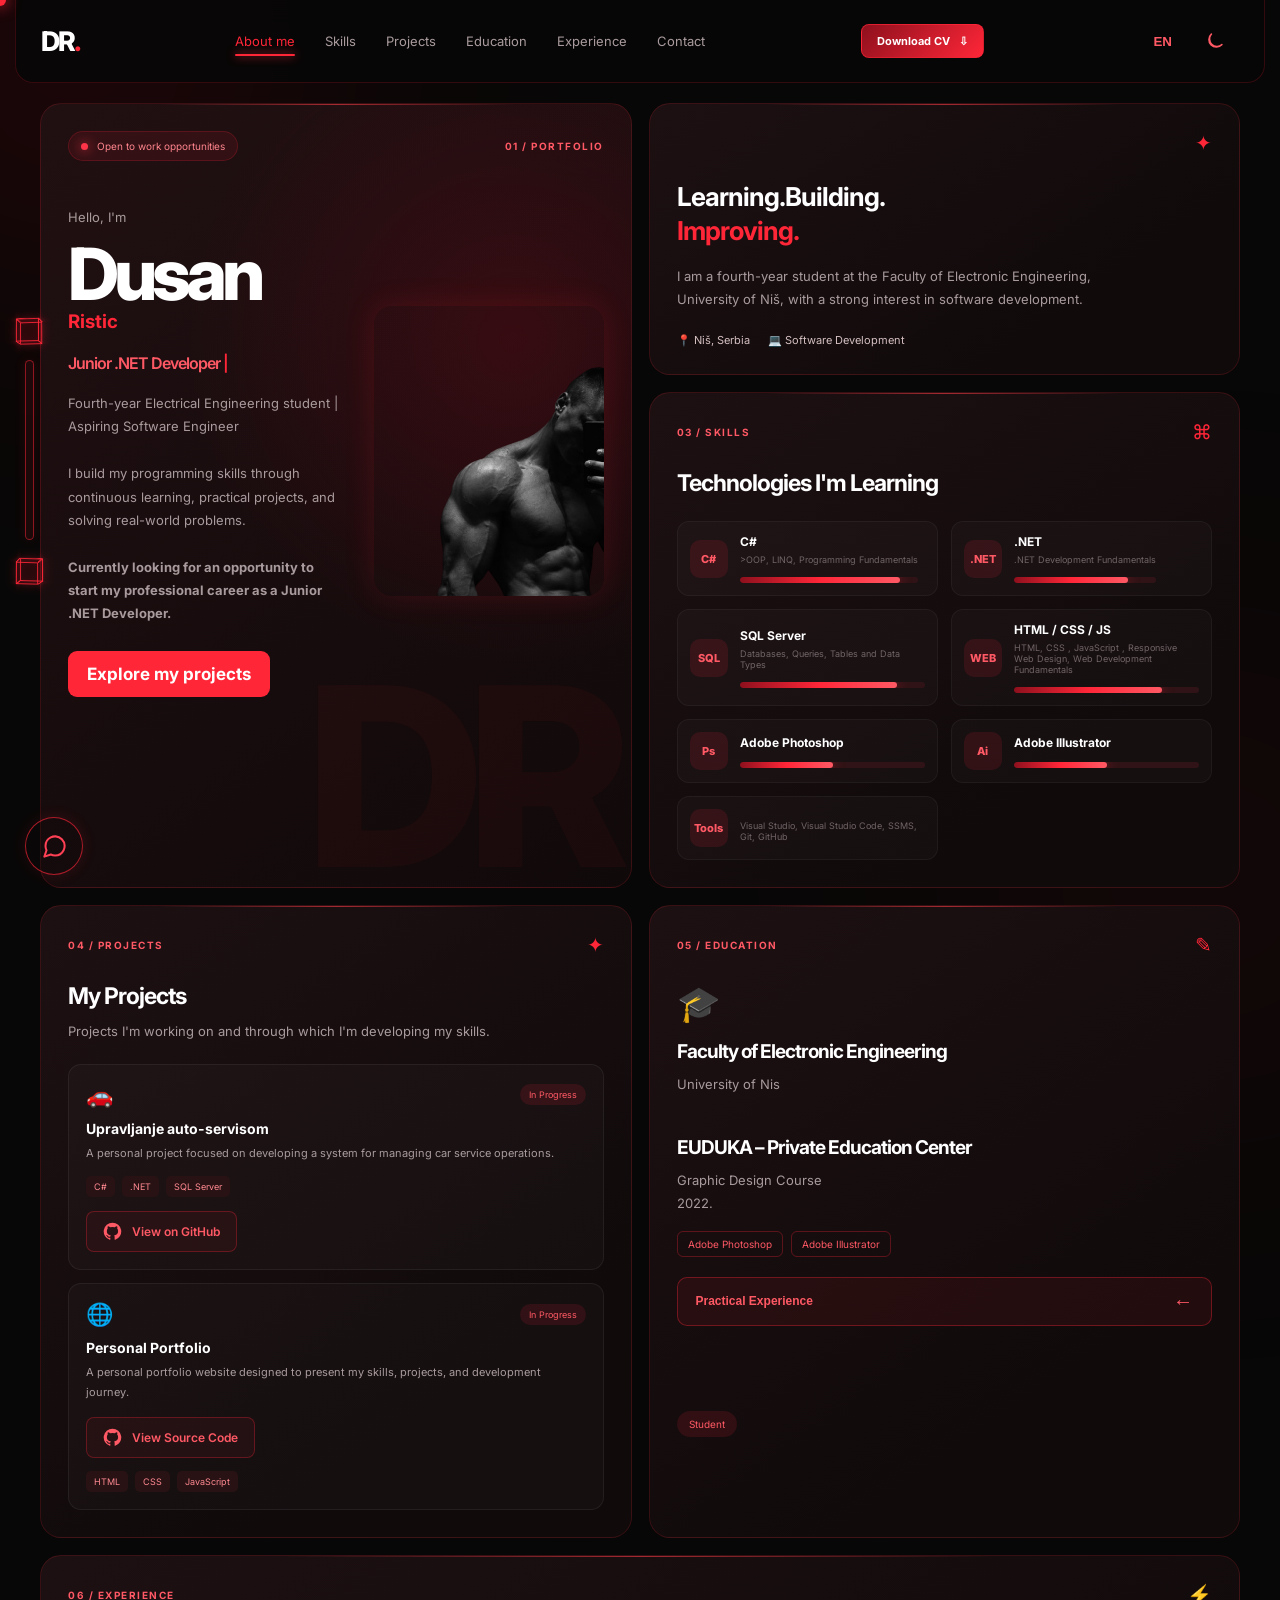
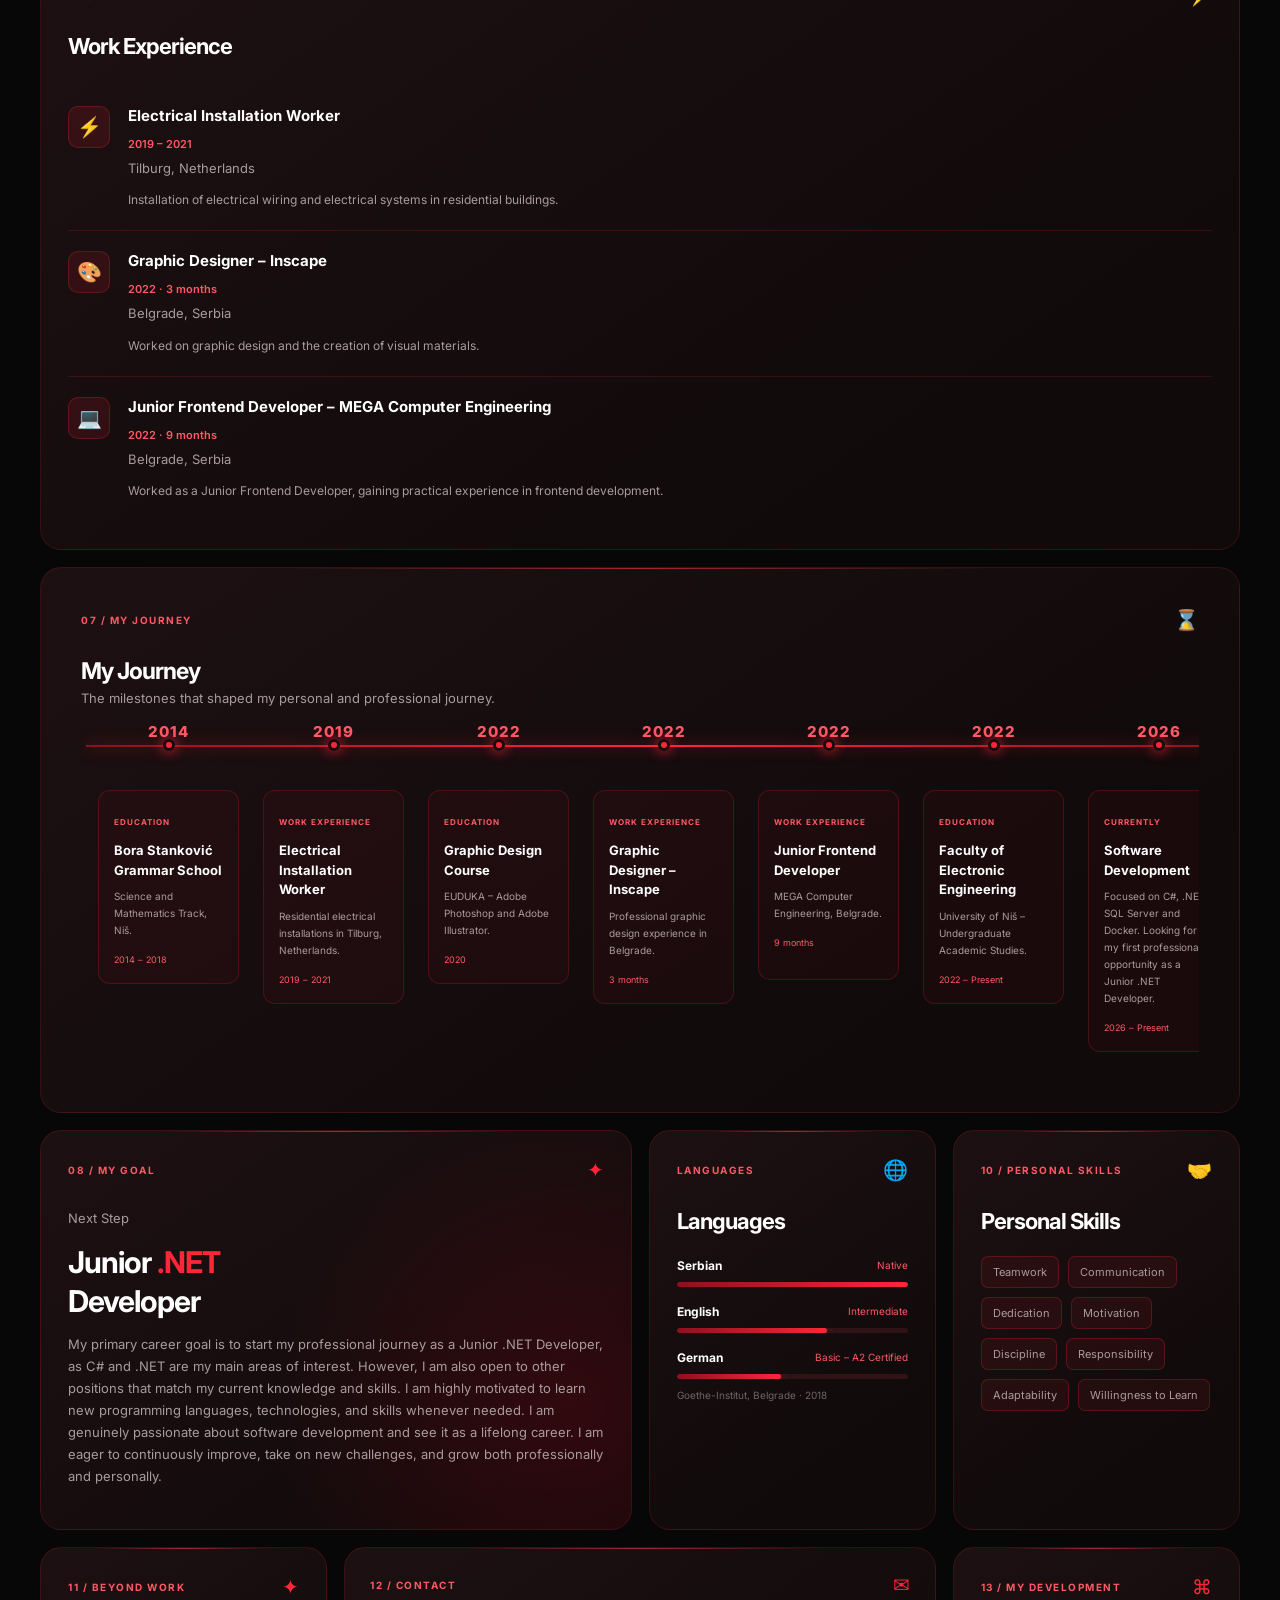
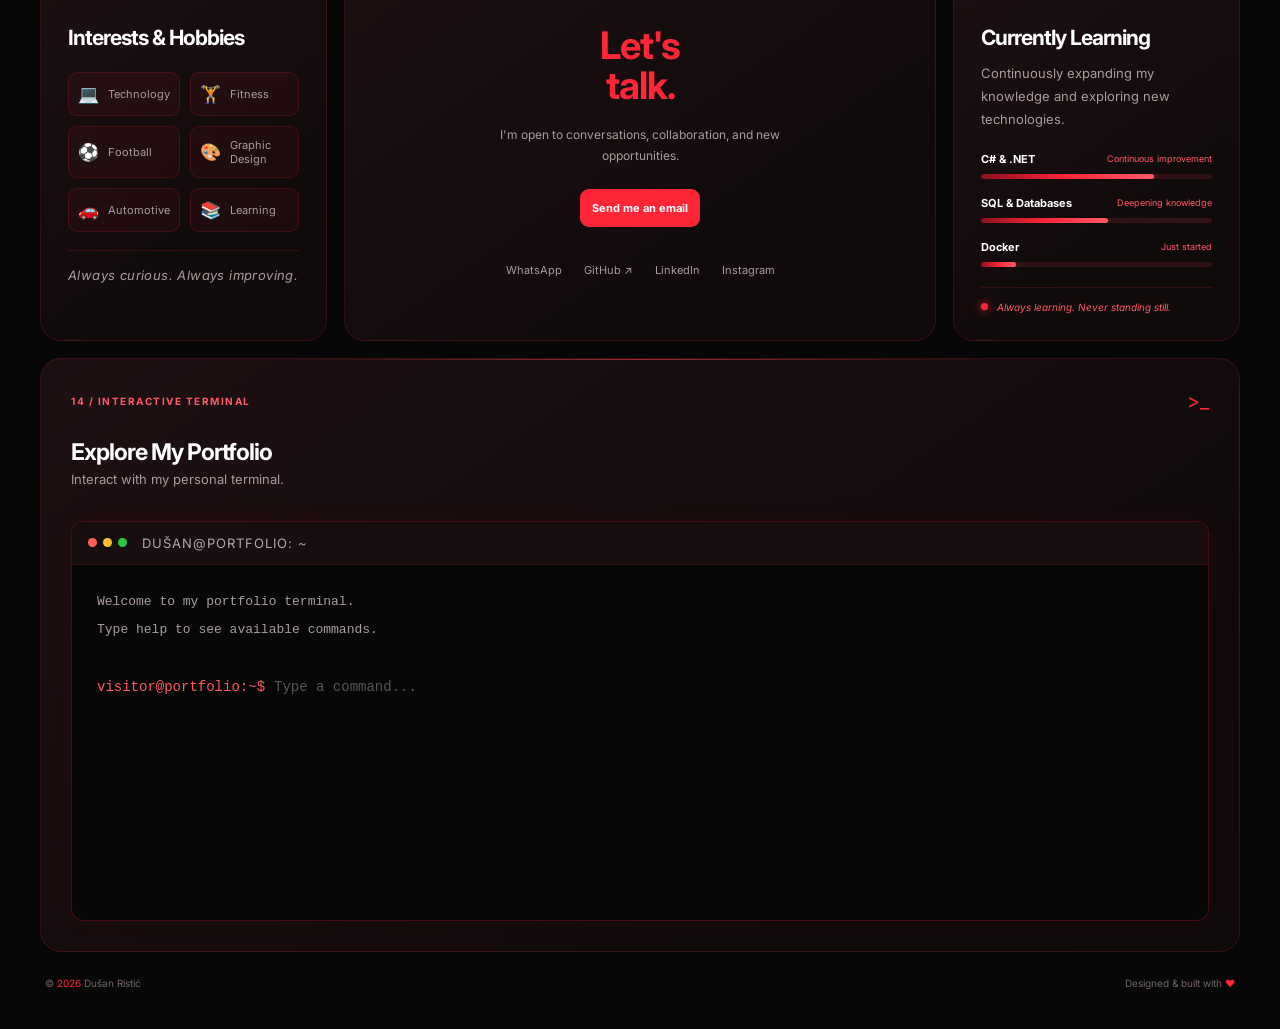
==== commit 329fac27: "Chat button is now positioned at the bottom left corner of the screen, with a fixed position. The ch" ====
--- a/index.html
+++ b/index.html
@@ -191,6 +191,8 @@
         </div>
 
     </div>
+
+
 
     <div class="hero-decoration">DR</div>
 </article>
@@ -938,7 +940,7 @@
             GitHub ↗
         </a>
 
-        <a href="https://www.linkedin.com/in/TV0J-PROFILE/"
+        <a href="https://www.linkedin.com/in/dušanristić071099"
            target="_blank" rel="noopener noreferrer"
            data-en="LinkedIn " data-sr="LinkedIn ">
             LinkedIn 
@@ -1101,5 +1103,90 @@
 
     <script src="script.js"></script>
     <div class="custom-cursor"></div>
+
+<!-- FLOATING CHAT WIDGET -->
+<div class="floating-chat">
+
+    <div class="chat-window" id="chatWindow">
+
+        <div class="chat-header">
+            <div class="chat-header-info">
+                <div class="chat-avatar">DR</div>
+                <div>
+                    <h3 data-en="Let's talk" data-sr="Hajde da razgovaramo">Let's talk</h3>
+                        <span data-en="Available for opportunities"
+                            data-sr="Otvoren za poslovne prilike">
+                        Available for opportunities
+                        </span>
+                </div>
+            </div>
+
+            <button class="chat-close" id="chatClose" aria-label="Close chat">
+                &times;
+            </button>
+        </div>
+
+        <div class="chat-body">
+            <div class="chat-message"
+                data-en="Hey! 👋 Thanks for visiting my portfolio. How can I help you?"
+                data-sr="Zdravo! 👋 Hvala ti što posećuješ moj portfolio. Kako mogu da ti pomognem?">
+                                Hey! 👋 Thanks for visiting my portfolio. How can I help you?
+            </div>
+        </div>
+
+        <form class="chat-input-area" id="chatForm">
+            <input
+                type="text"
+             id="chatInput"
+             placeholder="Type your message..."
+              data-en-placeholder="Type your message..."
+             data-sr-placeholder="Unesi svoju poruku..."
+              autocomplete="off"
+                     required
+            >
+            <button type="submit" aria-label="Send message"
+                data-en-label="Send message"
+                data-sr-label="Pošalji poruku">
+                ➤
+            </button>
+        </form>
+
+    </div>
+
+    <button class="chat-toggle" id="chatToggle" aria-label="Open chat">
+        <svg viewBox="0 0 24 24" fill="none"
+             stroke="currentColor" stroke-width="1.8"
+             stroke-linecap="round" stroke-linejoin="round">
+            <path d="M21 11.5a8.4 8.4 0 0 1-.9 3.8
+                     8.5 8.5 0 0 1-7.6 4.7
+                     8.4 8.4 0 0 1-3.8-.9L3 21l1.9-5.7
+                     a8.4 8.4 0 0 1-.9-3.8
+                     8.5 8.5 0 0 1 4.7-7.6
+                     8.4 8.4 0 0 1 3.8-.9h.5
+                     a8.5 8.5 0 0 1 8 8v.5Z"/>
+        </svg>
+    </button>
+
+</div>
+<div class="tech-cube-container" id="techCube">
+    <div class="tech-cube">
+        <div class="cube-face front"></div>
+        <div class="cube-face back"></div>
+        <div class="cube-face right"></div>
+        <div class="cube-face left"></div>
+        <div class="cube-face top"></div>
+        <div class="cube-face bottom"></div>
+    </div>
+</div>
+<div class="tech-cube-container tech-cube-bottom">
+    <div class="tech-cube">
+        <div class="cube-face front"></div>
+        <div class="cube-face back"></div>
+        <div class="cube-face right"></div>
+        <div class="cube-face left"></div>
+        <div class="cube-face top"></div>
+        <div class="cube-face bottom"></div>
+    </div>
+</div>
 </body>
 </html>
--- a/style.css
+++ b/style.css
@@ -2925,4 +2925,344 @@
         color: #ff5965;
         flex-shrink: 0;
     }
+}
+
+/* FLOATING CHAT WIDGET */
+
+.floating-chat {
+    position: fixed;
+    bottom: 25px;
+    left: 25px;
+    z-index: 99998;
+    font-family: inherit;
+}
+
+/* CHAT ICON */
+
+
+.chat-toggle {
+    width: 58px;
+    height: 58px;
+    border: 1px solid rgba(255, 38, 56, 0.65);
+    border-radius: 50%;
+    background: rgba(15, 10, 11, 0.2);
+    color: #ff4055;
+    display: flex;
+    align-items: center;
+    justify-content: center;
+    cursor: pointer;
+    box-shadow: 0 0 15px rgba(255, 38, 56, 0.12);
+    transition: all 0.3s ease;
+    animation: chatPulse 3s infinite;
+}
+
+.chat-toggle svg {
+    width: 27px;
+    height: 27px;
+}
+
+.chat-toggle:hover,
+.chat-toggle.active {
+    background: #ff2638;
+    color: white;
+    border-color: #ff2638;
+    box-shadow: 0 0 25px rgba(255, 38, 56, 0.45);
+}
+
+/* ICON ANIMATION */
+
+@keyframes chatPulse {
+    0%, 100% {
+        box-shadow: 0 5px 25px rgba(255, 38, 56, 0.3);
+    }
+    50% {
+        box-shadow: 0 5px 30px rgba(255, 38, 56, 0.65);
+    }
+}
+
+/* CHAT WINDOW */
+
+.chat-window {
+    position: absolute;
+    bottom: 0px;
+    left: 75px;
+    right: auto;
+    width: 330px;
+    background: #151317;
+    border: 1px solid rgba(255, 38, 56, 0.35);
+    border-radius: 16px;
+    overflow: hidden;
+    box-shadow: 0 10px 40px rgba(0, 0, 0, 0.4);
+
+    opacity: 0;
+    visibility: hidden;
+    transform: translateY(15px) scale(0.96);
+    transform-origin: bottom left;
+    transition: all 0.3s ease;
+}
+
+.chat-window.active {
+    opacity: 1;
+    visibility: visible;
+    transform: translateY(0) scale(1);
+}
+
+/* CHAT HEADER */
+
+.chat-header {
+    display: flex;
+    align-items: center;
+    justify-content: space-between;
+    padding: 16px;
+    background: linear-gradient(135deg, #21191d, #171317);
+    border-bottom: 1px solid rgba(255, 38, 56, 0.2);
+}
+
+.chat-header-info {
+    display: flex;
+    align-items: center;
+    gap: 12px;
+}
+
+.chat-avatar {
+    width: 40px;
+    height: 40px;
+    border-radius: 50%;
+    background: linear-gradient(135deg, #ff4055, #c90024);
+    display: flex;
+    align-items: center;
+    justify-content: center;
+    color: white;
+    font-weight: 700;
+    font-size: 13px;
+}
+
+.chat-header h3 {
+    color: white;
+    font-size: 15px;
+    margin: 0 0 4px;
+}
+
+.chat-header-info span {
+    color: #aaa;
+    font-size: 11px;
+}
+
+.chat-close {
+    background: transparent;
+    border: none;
+    color: #aaa;
+    font-size: 25px;
+    cursor: pointer;
+    transition: color 0.2s;
+}
+
+.chat-close:hover {
+    color: #ff4055;
+}
+
+/* CHAT BODY */
+
+.chat-body {
+    padding: 18px;
+    min-height: 110px;
+    background: #151317;
+}
+
+.chat-message {
+    max-width: 90%;
+    padding: 12px 14px;
+    background: #252126;
+    border-radius: 4px 14px 14px 14px;
+    color: #eee;
+    font-size: 13px;
+    line-height: 1.6;
+}
+
+/* CHAT INPUT */
+
+.chat-input-area {
+    display: flex;
+    align-items: center;
+    gap: 8px;
+    padding: 12px;
+    border-top: 1px solid rgba(255, 255, 255, 0.08);
+}
+
+.chat-input-area input {
+    flex: 1;
+    min-width: 0;
+    height: 40px;
+    padding: 0 12px;
+    background: #252126;
+    border: 1px solid rgba(255, 255, 255, 0.08);
+    border-radius: 8px;
+    outline: none;
+    color: white;
+    font-size: 12px;
+}
+
+.chat-input-area input:focus {
+    border-color: #ff4055;
+}
+
+.chat-input-area button {
+    width: 40px;
+    height: 40px;
+    flex-shrink: 0;
+    border: none;
+    border-radius: 8px;
+    background: #ff2638;
+    color: white;
+    font-size: 18px;
+    cursor: pointer;
+    transition: 0.3s;
+}
+
+.chat-input-area button:hover {
+    background: #d9162b;
+}
+
+/* MOBILE */
+
+@media (max-width: 500px) {
+    .floating-chat {
+        bottom: 18px;
+        left: 15px;
+    }
+
+    .chat-toggle {
+        width: 52px;
+        height: 52px;
+    }
+
+    .chat-window {
+        width: min(330px, calc(100vw - 30px));
+    }
+}
+
+/* =================================
+   3D TECHNOLOGY CUBE
+================================= */
+
+.tech-cube-container {
+    position: fixed;
+    left: 18.25px !important;
+    top: calc(50% - 150px);
+    width: 22.5px;
+    height: 22.5px;
+    perspective: 600px;
+    z-index: 9999;
+    pointer-events: none;
+    right: auto !important;
+    margin: 0 !important;
+}
+
+.tech-cube {
+    position: relative;
+    width: 100%;
+    height: 100%;
+    transform-style: preserve-3d;
+    transform: rotateX(-25deg) rotateY(25deg);
+    will-change: transform;
+}
+
+.cube-face {
+    position: absolute;
+    width: 22.5px;
+    height: 22.5px;
+
+    background: rgba(255, 38, 56, 0.035);
+
+    border: 1.5px solid rgba(255, 38, 56, 0.85);
+
+    box-shadow:
+        inset 0 0 18px rgba(255, 38, 56, 0.08),
+        0 0 12px rgba(255, 38, 56, 0.18);
+
+    backface-visibility: visible;
+}
+
+/* CUBE SIDES */
+
+.cube-face.front {
+    transform: translateZ(11.25px);
+}
+
+.cube-face.back {
+    transform: rotateY(180deg) translateZ(11.25px);
+}
+
+.cube-face.right {
+    transform: rotateY(90deg) translateZ(11.25px);
+}
+
+.cube-face.left {
+    transform: rotateY(-90deg) translateZ(11.25px);
+}
+
+.cube-face.top {
+    transform: rotateX(90deg) translateZ(11.25px);
+}
+
+.cube-face.bottom {
+    transform: rotateX(-90deg) translateZ(11.25px);
+}
+
+/* MOBILE */
+
+@media (max-width: 600px) {
+
+    .tech-cube-container {
+        top: 90px;
+        right: 18px;
+        width: 55px;
+        height: 55px;
+    }
+
+    .cube-face {
+        width: 55px;
+        height: 55px;
+    }
+
+    .cube-face.front {
+        transform: translateZ(27.5px);
+    }
+
+    .cube-face.back {
+        transform: rotateY(180deg) translateZ(27.5px);
+    }
+
+    .cube-face.right {
+        transform: rotateY(90deg) translateZ(27.5px);
+    }
+
+    .cube-face.left {
+        transform: rotateY(-90deg) translateZ(27.5px);
+    }
+
+    .cube-face.top {
+        transform: rotateX(90deg) translateZ(27.5px);
+    }
+
+    .cube-face.bottom {
+        transform: rotateX(-90deg) translateZ(27.5px);
+    }
+}
+.tech-cube-container {
+    left: 7px;
+    top: calc(50% - 147px);
+}
+
+.tech-cube-container.tech-cube-bottom {
+    top: calc(50% + 102px);
+}
+/* Gornja kocka - malo niže */
+.tech-cube-container:not(.tech-cube-bottom) {
+    top: calc(50% - 130px) !important;
+}
+
+/* Donja kocka - malo niže */
+.tech-cube-container.tech-cube-bottom {
+    top: calc(50% + 110px) !important;
 }
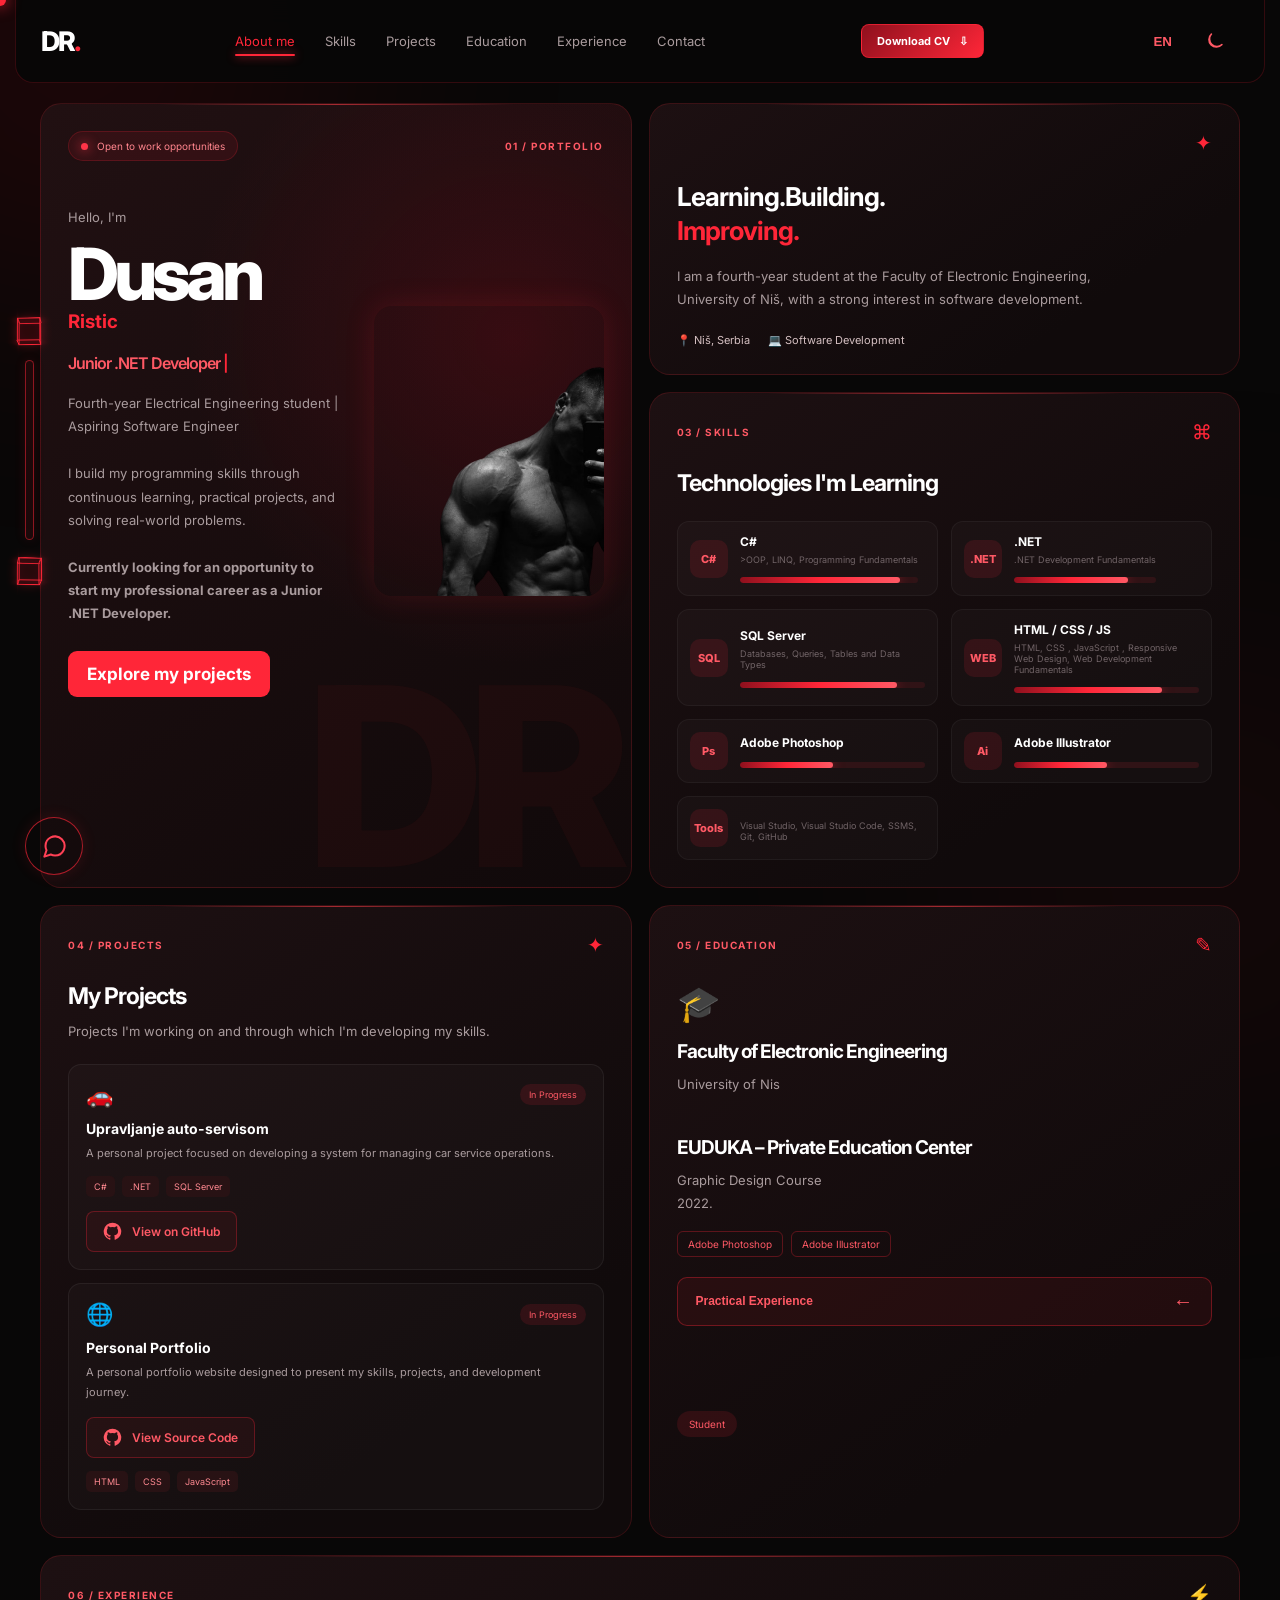
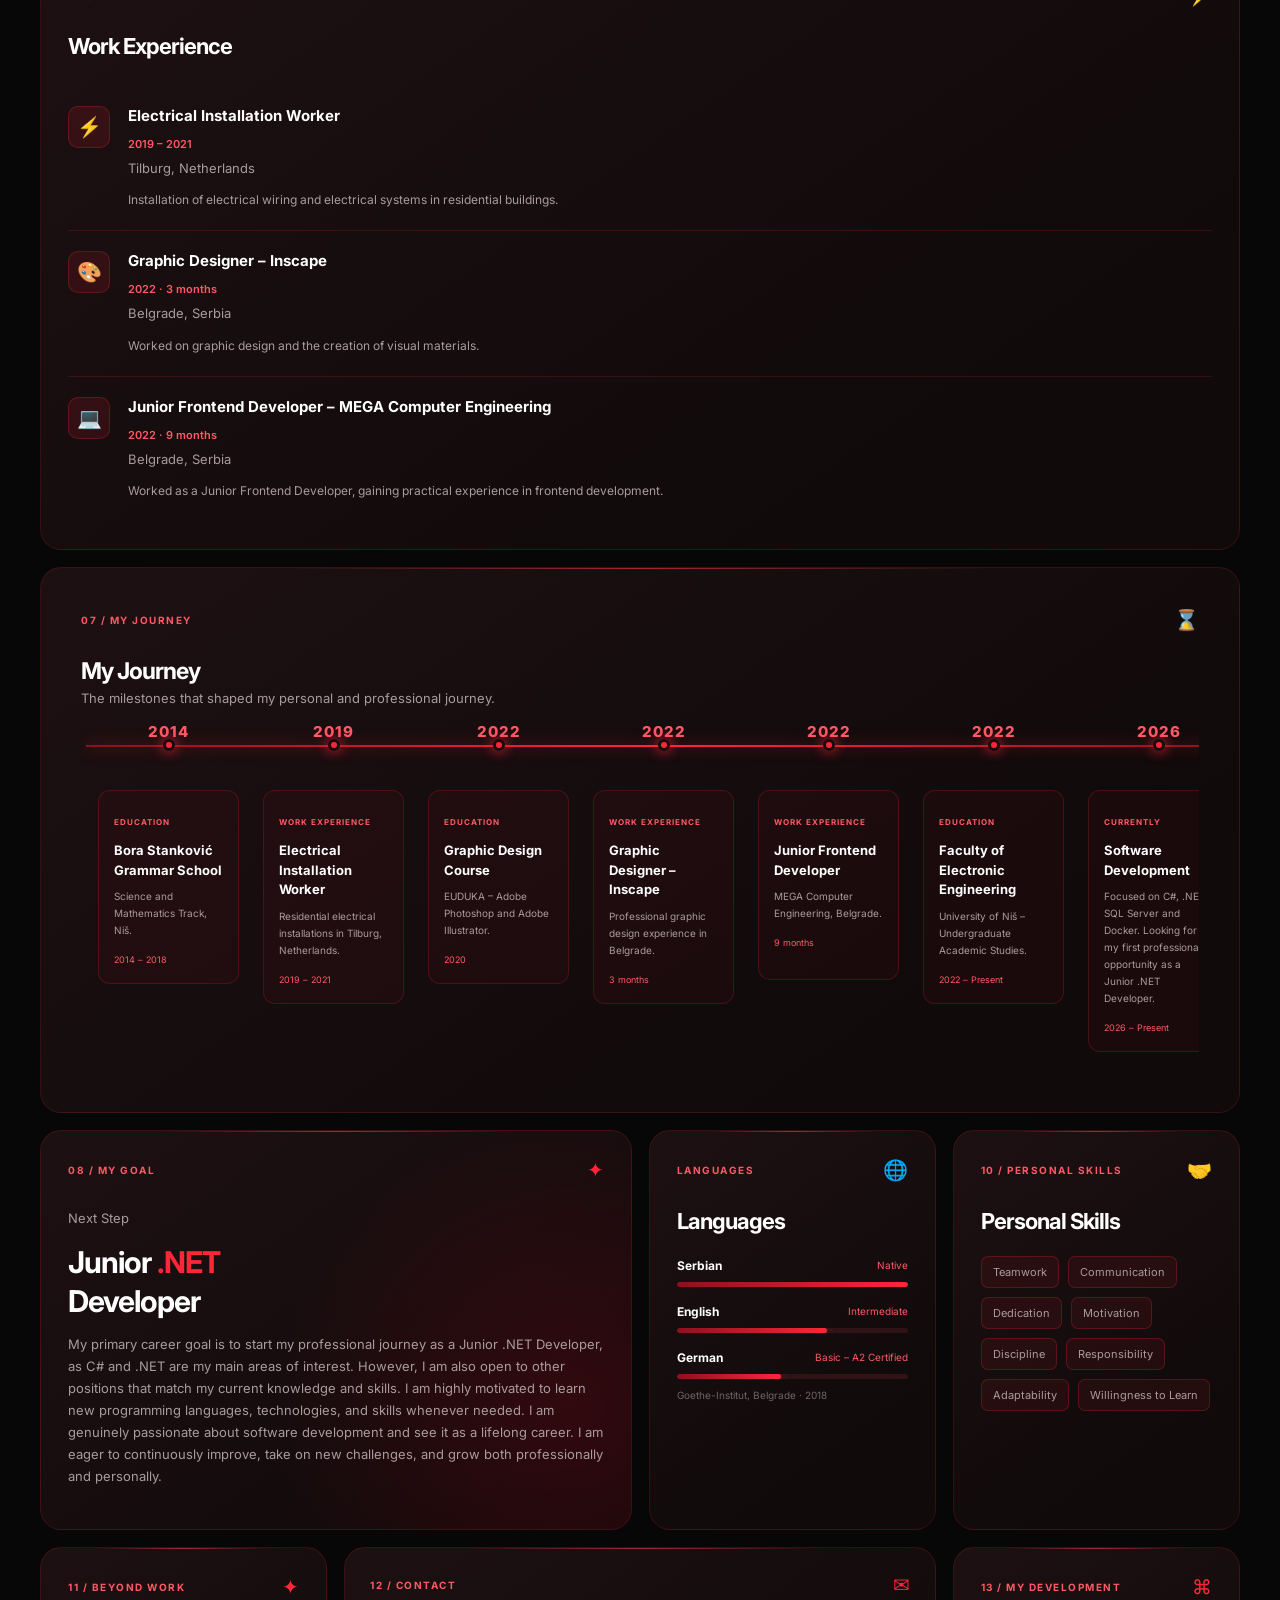
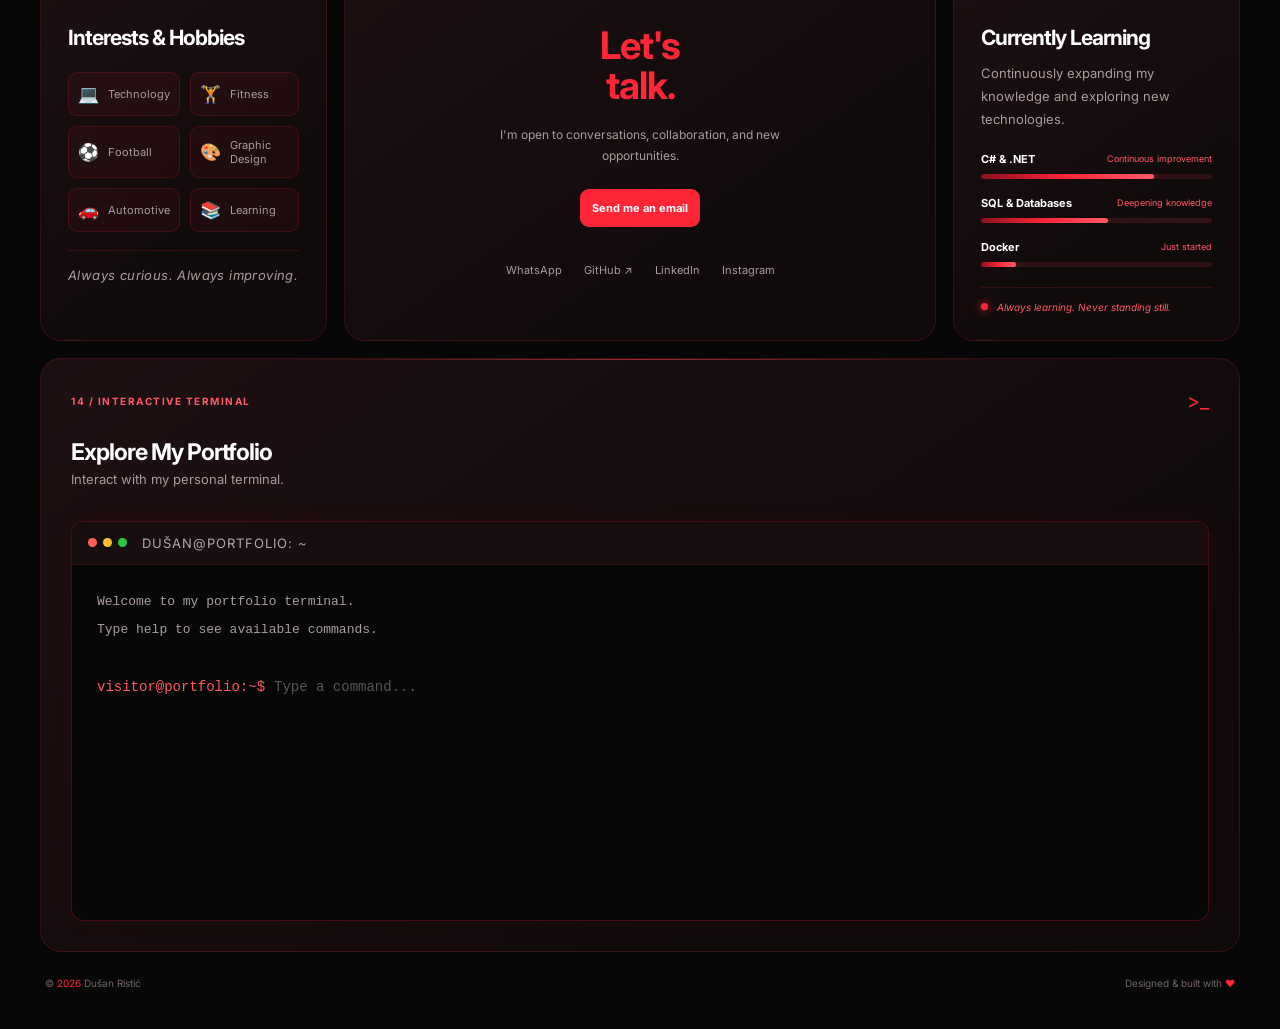
==== commit 88af8344: "link to second project" ====
--- a/index.html
+++ b/index.html
@@ -370,7 +370,7 @@
                         <span>.NET</span>
                         <span>SQL Server</span>
                     </div>
-                    <a href="#" class="github-project-link" aria-label="Car Service Management on GitHub">
+                    <a href="https://github.com/codewithdusan/CarServiceManagement" class="github-project-link" aria-label="Car Service Management on GitHub">
                         <span class="github-project-icon">
                              <svg viewBox="0 0 24 24" aria-hidden="true">
                              <path fill="currentColor" d="M12 .9a11.1 11.1 0 0 0-3.51 21.63c.55.1.76-.24.76-.54v-2.1c-3.1.67-3.76-1.32-3.76-1.32-.5-1.28-1.24-1.62-1.24-1.62-1.01-.69.08-.68.08-.68 1.12.08 1.71 1.15 1.71 1.15.99 1.7 2.6 1.21 3.23.93.1-.72.39-1.21.7-1.49-2.48-.28-5.09-1.24-5.09-5.52 0-1.22.44-2.21 1.15-2.99-.12-.28-.5-1.42.11-2.95 0 0 .94-.3 3.05 1.14a10.6 10.6 0 0 1 5.55 0c2.11-1.44 3.05-1.14 3.05-1.14.61 1.53.23 2.67.11 2.95.72.78 1.15 1.77 1.15 2.99 0 4.29-2.62 5.24-5.11 5.51.4.35.75 1.02.75 2.06v3.08c0 .3.2.65.77.54A11.1 11.1 0 0 0 12 .9Z"/>
--- a/style.css
+++ b/style.css
@@ -3265,4 +3265,163 @@
 /* Donja kocka - malo niže */
 .tech-cube-container.tech-cube-bottom {
     top: calc(50% + 110px) !important;
-}+}
+/* =================================
+   MOBILE - SCROLL BAR AND 3D CUBES
+================================= */
+
+@media (max-width: 600px) {
+
+    /* Obe kocke */
+    .tech-cube-container {
+    width: 28px !important;
+    height: 28px !important;
+    left: -8px !important;
+    right: auto !important;
+
+    display: block;
+    perspective: 1000px;
+}
+
+.tech-cube {
+    position: absolute;
+    width: 14px;
+    height: 14px;
+    left: 50%;
+    top: 50%;
+    margin: 0;
+    transform-style: preserve-3d;
+    transform-origin: center center;
+}
+
+    /* Gornja kocka */
+    .tech-cube-container:not(.tech-cube-bottom) {
+        top: calc(50% - 100px) !important;
+    }
+
+    /* Donja kocka */
+    .tech-cube-container.tech-cube-bottom {
+        top: calc(50% + 60px) !important;
+    }
+
+    /* Strane kocki */
+    .cube-face {
+        width: 14px !important;
+        height: 14px !important;
+    }
+
+    .cube-face.front {
+        transform: translateZ(7px);
+    }
+
+    .cube-face.back {
+        transform: rotateY(180deg) translateZ(7px);
+    }
+
+    .cube-face.right {
+        transform: rotateY(90deg) translateZ(7px);
+    }
+
+    .cube-face.left {
+        transform: rotateY(-90deg) translateZ(7px);
+    }
+
+    .cube-face.top {
+        transform: rotateX(90deg) translateZ(7px);
+    }
+
+    .cube-face.bottom {
+        transform: rotateX(-90deg) translateZ(7px);
+    }
+
+}
+@media (max-width: 600px) {
+
+    .chat-window {
+        width: 260px !important;
+        max-width: calc(100vw - 90px) !important;
+        padding: 12px !important;
+        font-size: 13px;
+    }
+
+    .chat-window input,
+    .chat-window textarea {
+        font-size: 13px;
+        padding: 8px;
+    }
+
+    .chat-window button {
+        font-size: 12px;
+        padding: 8px 12px;
+    }
+
+}
+
+/* WhatsApp chat - Light Mode */
+
+/* Glavni prozor */
+html[data-theme="light"] .chat-window {
+    background: #ffffff !important;
+    background-color: #ffffff !important;
+    color: #222222 !important;
+    border: 1px solid #dddddd !important;
+    box-shadow: 0 5px 25px rgba(0, 0, 0, 0.12) !important;
+}
+
+/* Zaglavlje */
+html[data-theme="light"] .chat-window .chat-header {
+    background: #ffffff !important;
+    background-color: #ffffff !important;
+    color: #222222 !important;
+    border-bottom: 1px solid #eeeeee !important;
+}
+
+html[data-theme="light"] .chat-header h3,
+html[data-theme="light"] .chat-header span {
+    color: #222222 !important;
+}
+
+/* Avatar */
+html[data-theme="light"] .chat-avatar {
+    background: #ff2638 !important;
+    color: #ffffff !important;
+}
+
+/* Deo sa porukama */
+html[data-theme="light"] .chat-window .chat-body {
+    background: #ffffff !important;
+    background-color: #ffffff !important;
+}
+
+/* Poruka */
+html[data-theme="light"] .chat-window .chat-message {
+    background: #f2f2f2 !important;
+    color: #222222 !important;
+}
+
+/* Donji deo za unos */
+html[data-theme="light"] .chat-window .chat-input-area {
+    background: #ffffff !important;
+    background-color: #ffffff !important;
+    border-top: 1px solid #eeeeee !important;
+}
+
+/* Polje za unos */
+html[data-theme="light"] .chat-input-area input {
+    background: #f5f5f5 !important;
+    color: #222222 !important;
+    border: 1px solid #dddddd !important;
+}
+
+html[data-theme="light"] .chat-input-area input::placeholder {
+    color: #888888 !important;
+}
+
+/* Dugme za slanje i zatvaranje */
+html[data-theme="light"] .chat-window button {
+    color: #222222 !important;
+}
+
+html[data-theme="light"] .chat-close {
+    color: #222222 !important;
+}
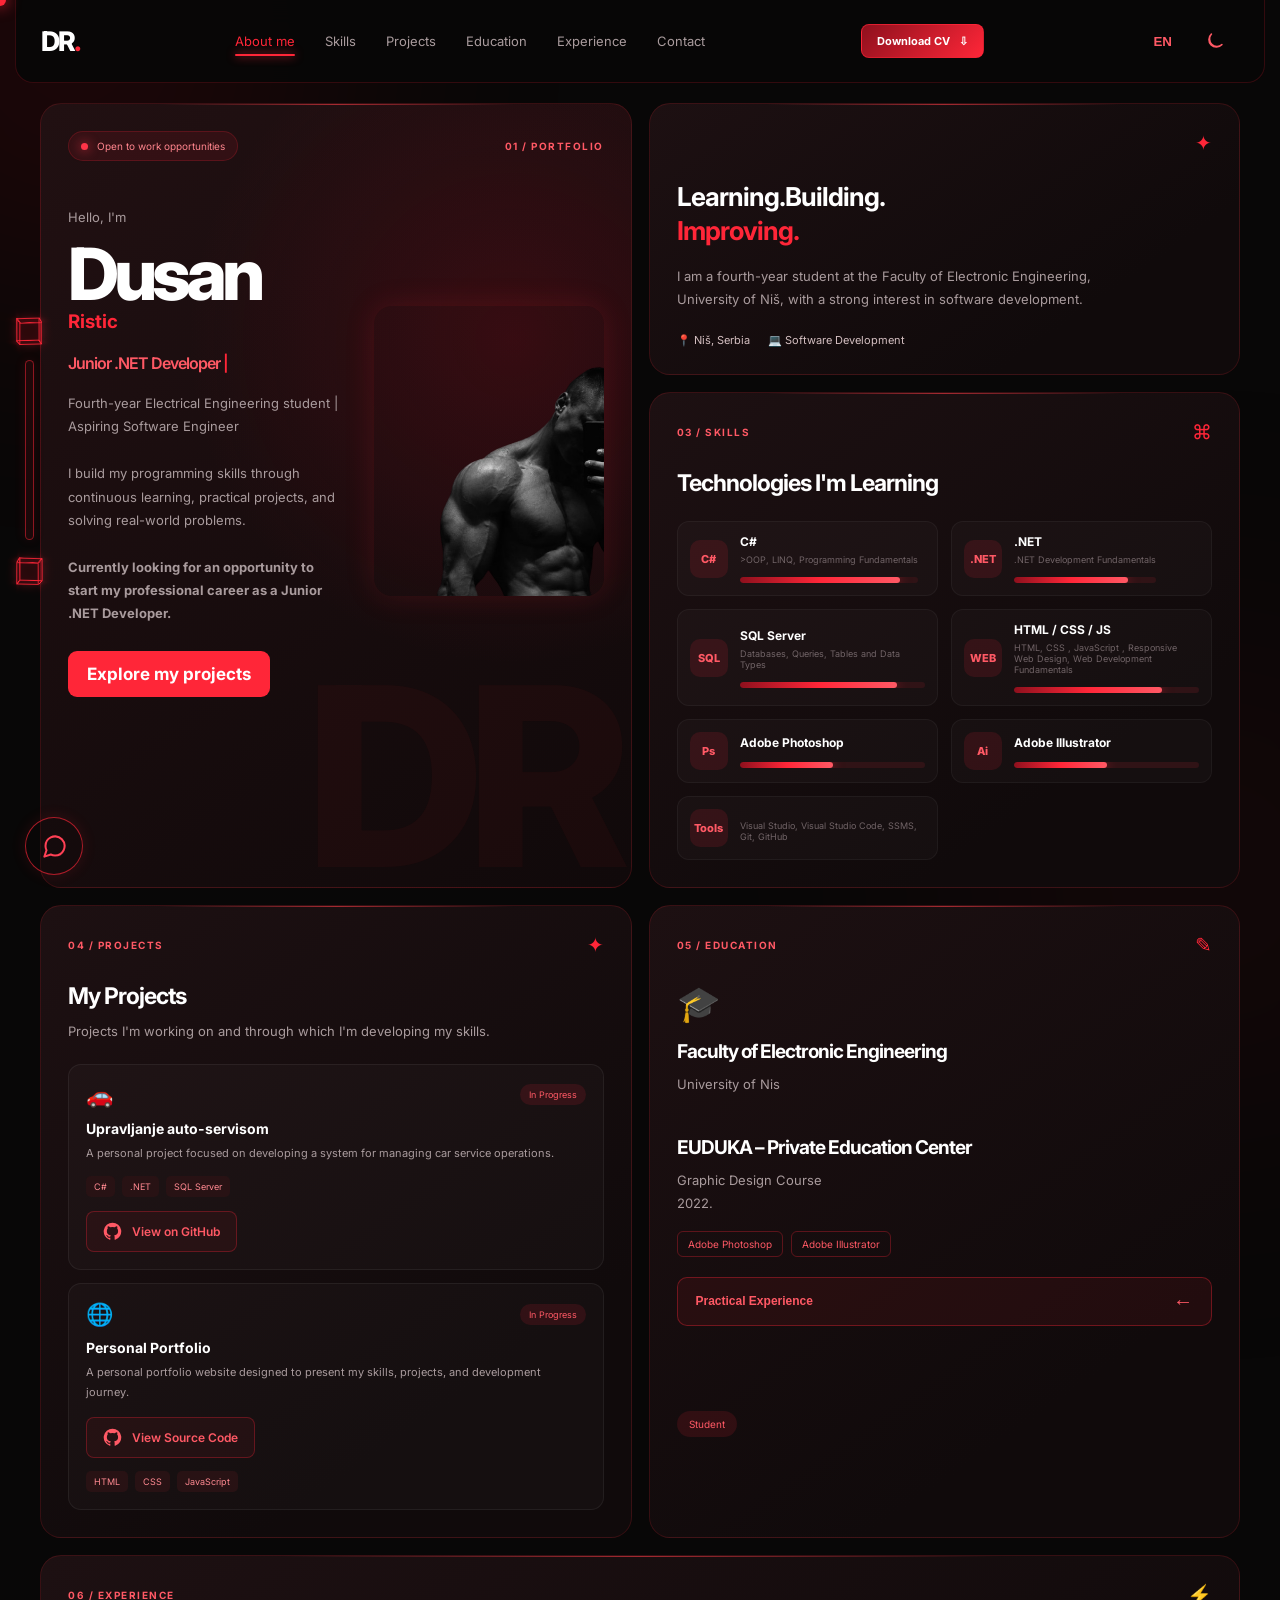
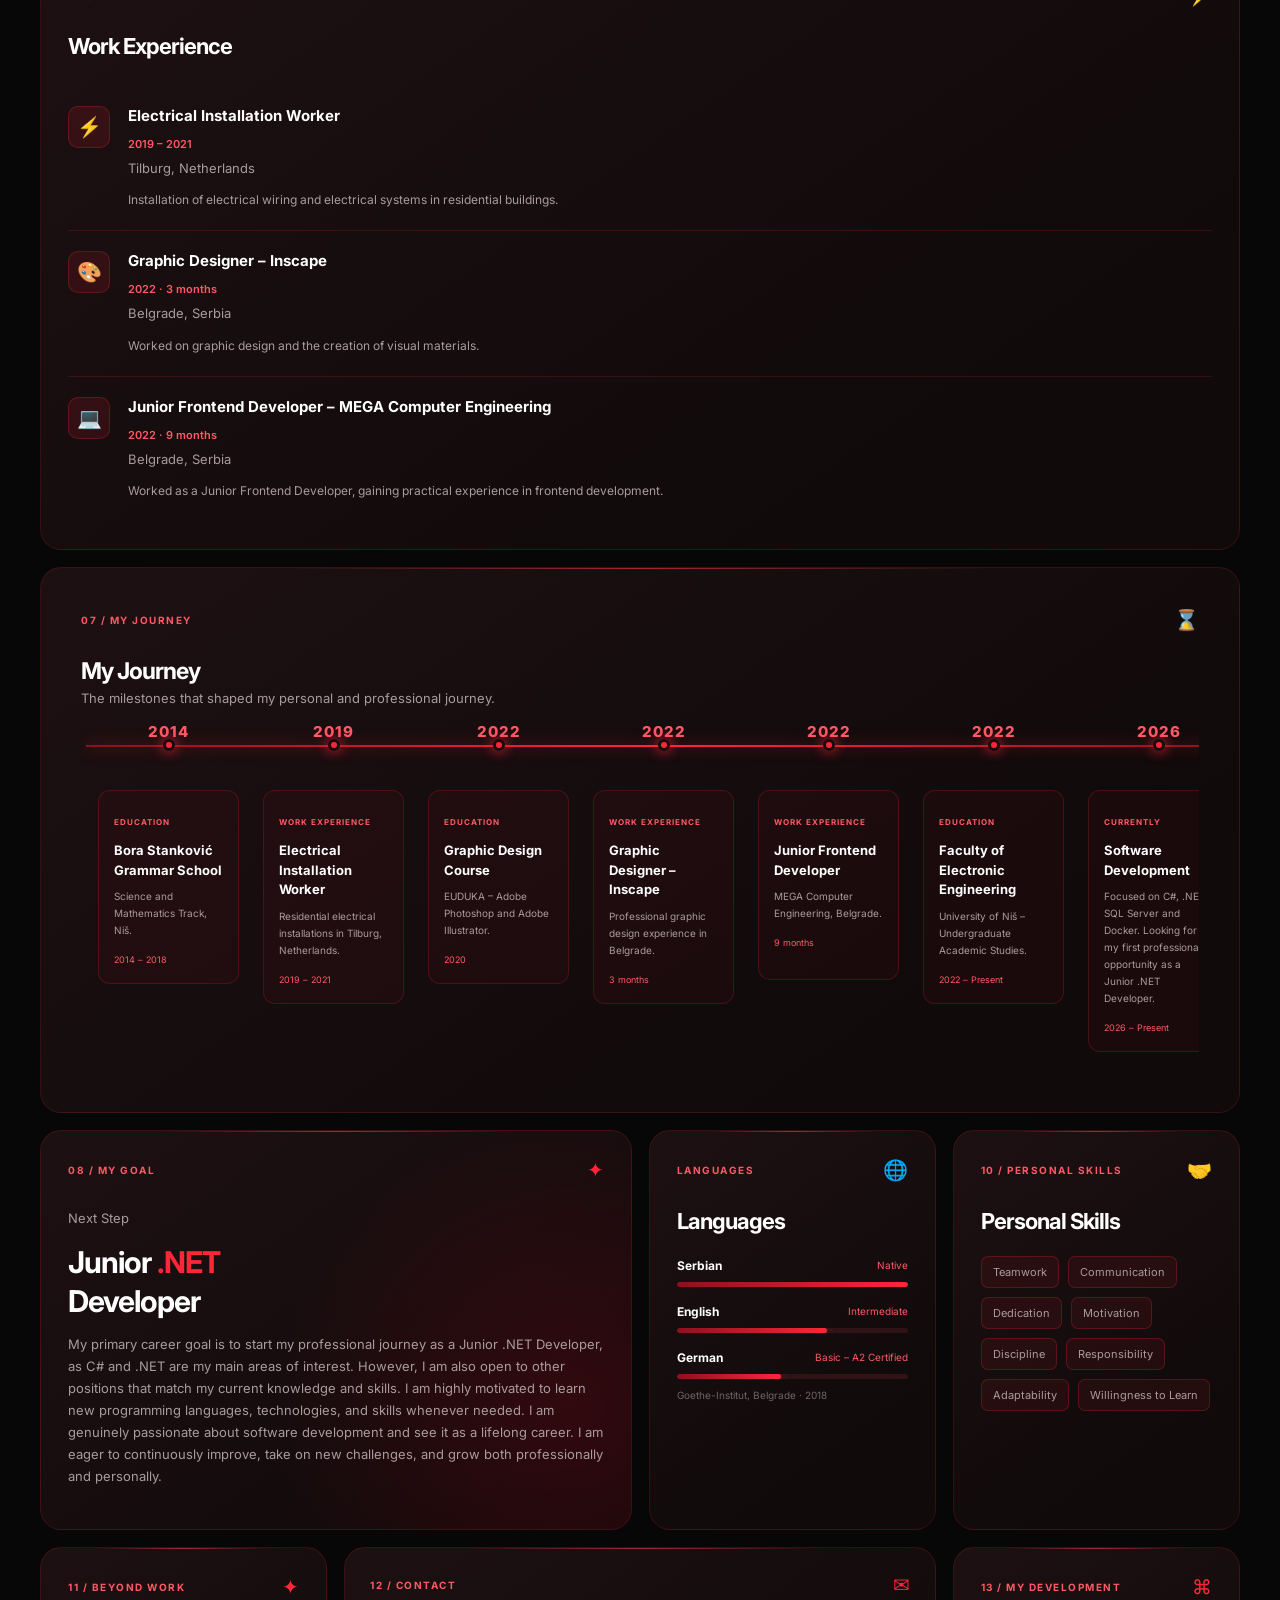
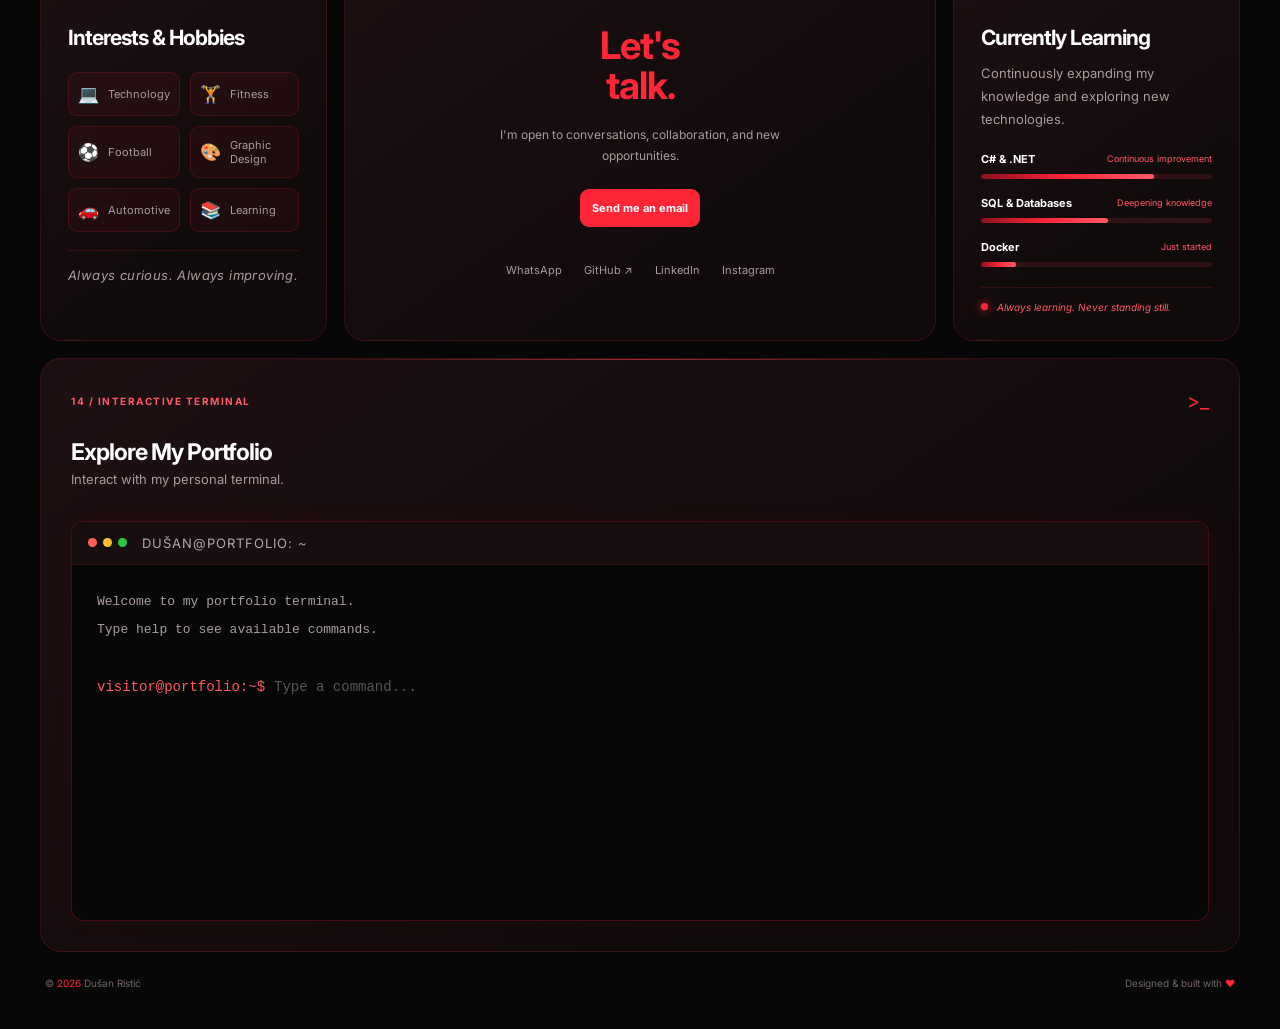
==== commit f1d55a61: "update link" ====
--- a/index.html
+++ b/index.html
@@ -370,7 +370,8 @@
                         <span>.NET</span>
                         <span>SQL Server</span>
                     </div>
-                    <a href="https://github.com/codewithdusan/CarServiceManagement" class="github-project-link" aria-label="Car Service Management on GitHub">
+                    <a href="https://github.com/codewithdusan/CarServiceManagement" class="github-project-link" aria-label="Car Service Management on GitHub" target="_blank"
+   rel="noopener noreferrer">
                         <span class="github-project-icon">
                              <svg viewBox="0 0 24 24" aria-hidden="true">
                              <path fill="currentColor" d="M12 .9a11.1 11.1 0 0 0-3.51 21.63c.55.1.76-.24.76-.54v-2.1c-3.1.67-3.76-1.32-3.76-1.32-.5-1.28-1.24-1.62-1.24-1.62-1.01-.69.08-.68.08-.68 1.12.08 1.71 1.15 1.71 1.15.99 1.7 2.6 1.21 3.23.93.1-.72.39-1.21.7-1.49-2.48-.28-5.09-1.24-5.09-5.52 0-1.22.44-2.21 1.15-2.99-.12-.28-.5-1.42.11-2.95 0 0 .94-.3 3.05 1.14a10.6 10.6 0 0 1 5.55 0c2.11-1.44 3.05-1.14 3.05-1.14.61 1.53.23 2.67.11 2.95.72.78 1.15 1.77 1.15 2.99 0 4.29-2.62 5.24-5.11 5.51.4.35.75 1.02.75 2.06v3.08c0 .3.2.65.77.54A11.1 11.1 0 0 0 12 .9Z"/>
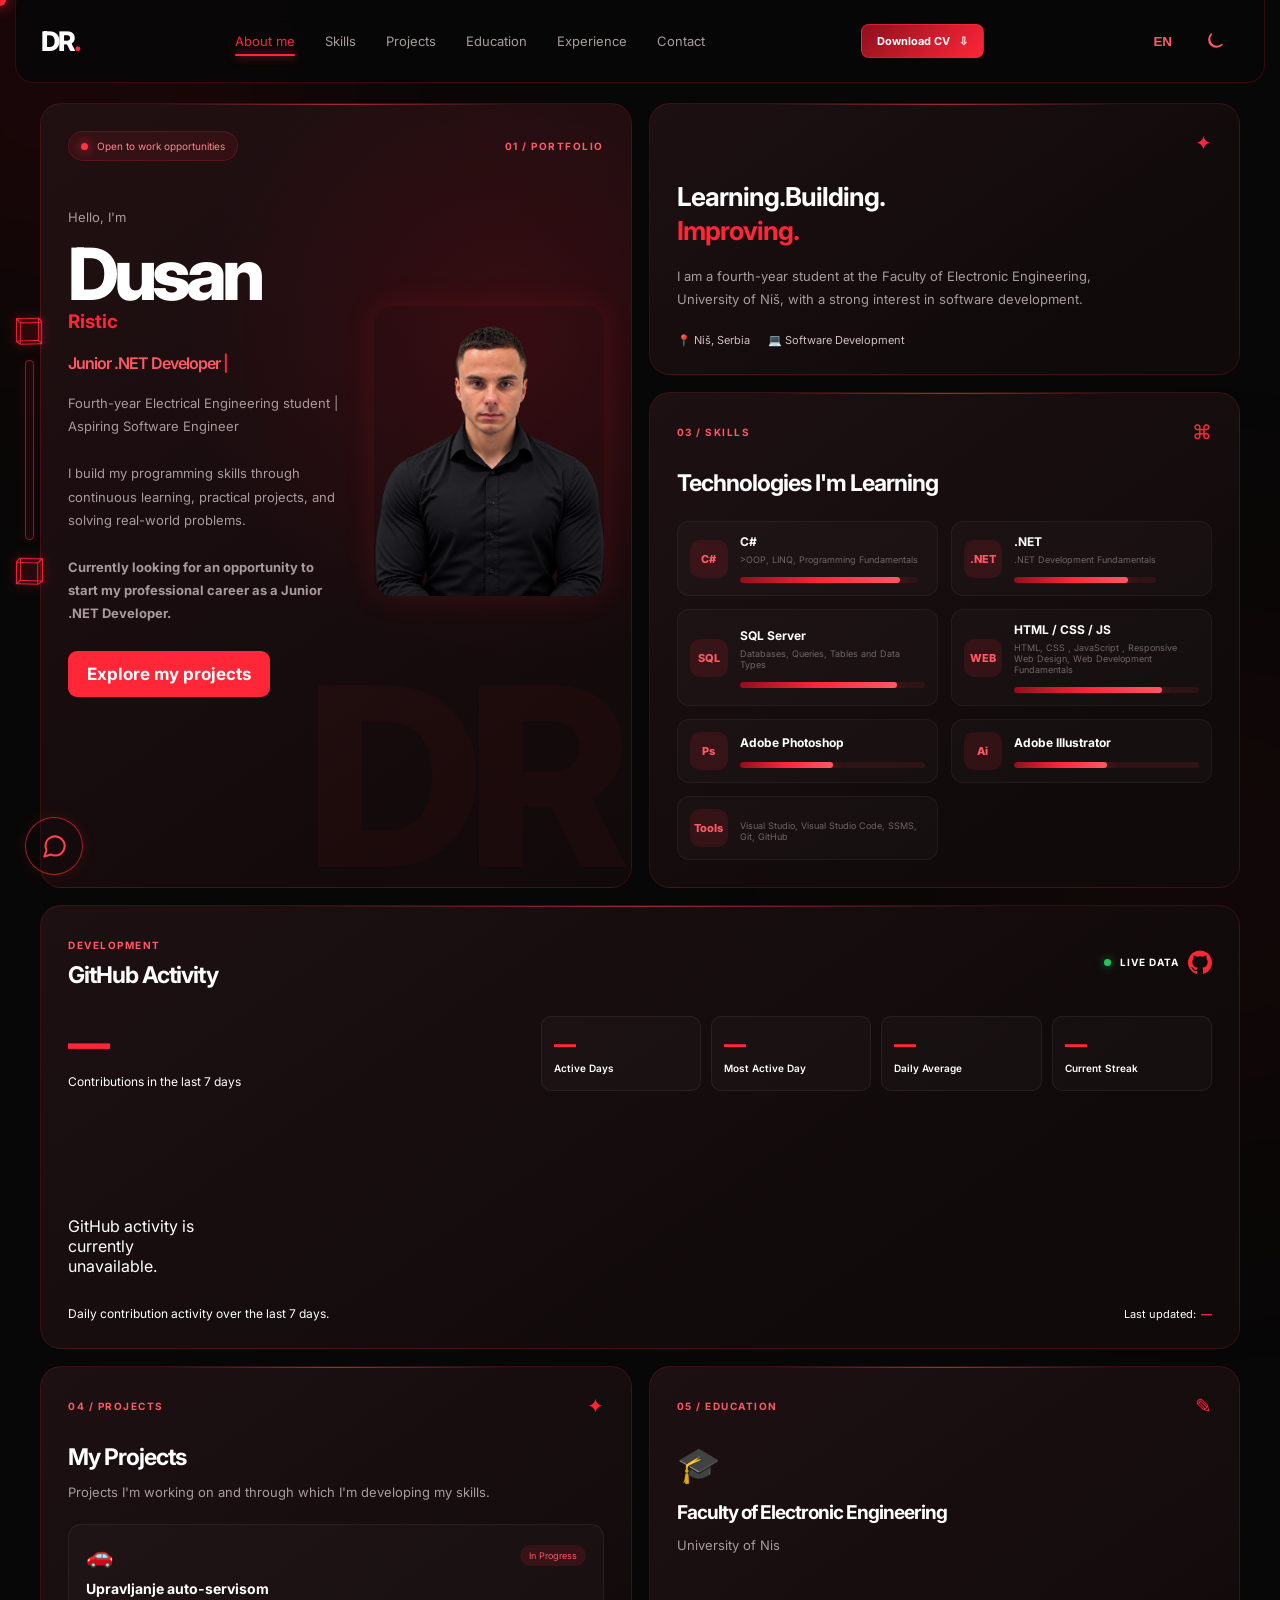
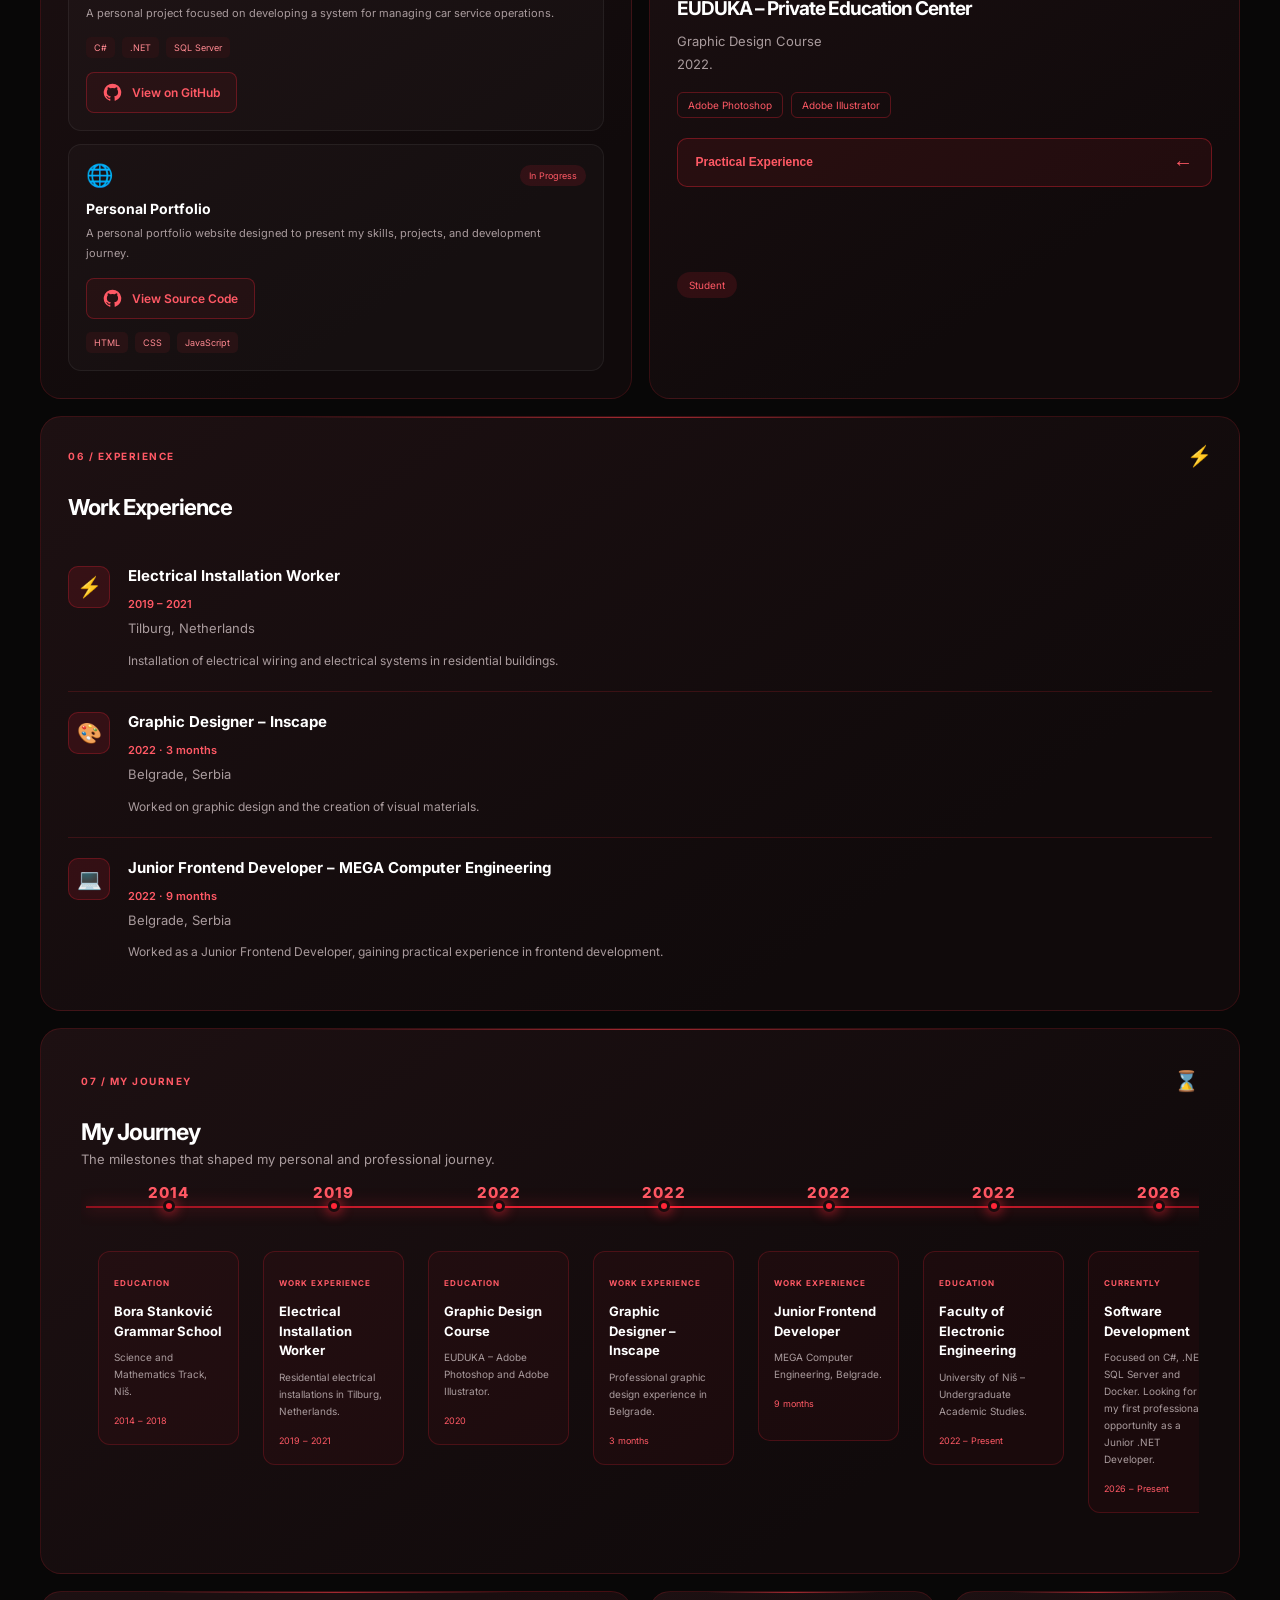
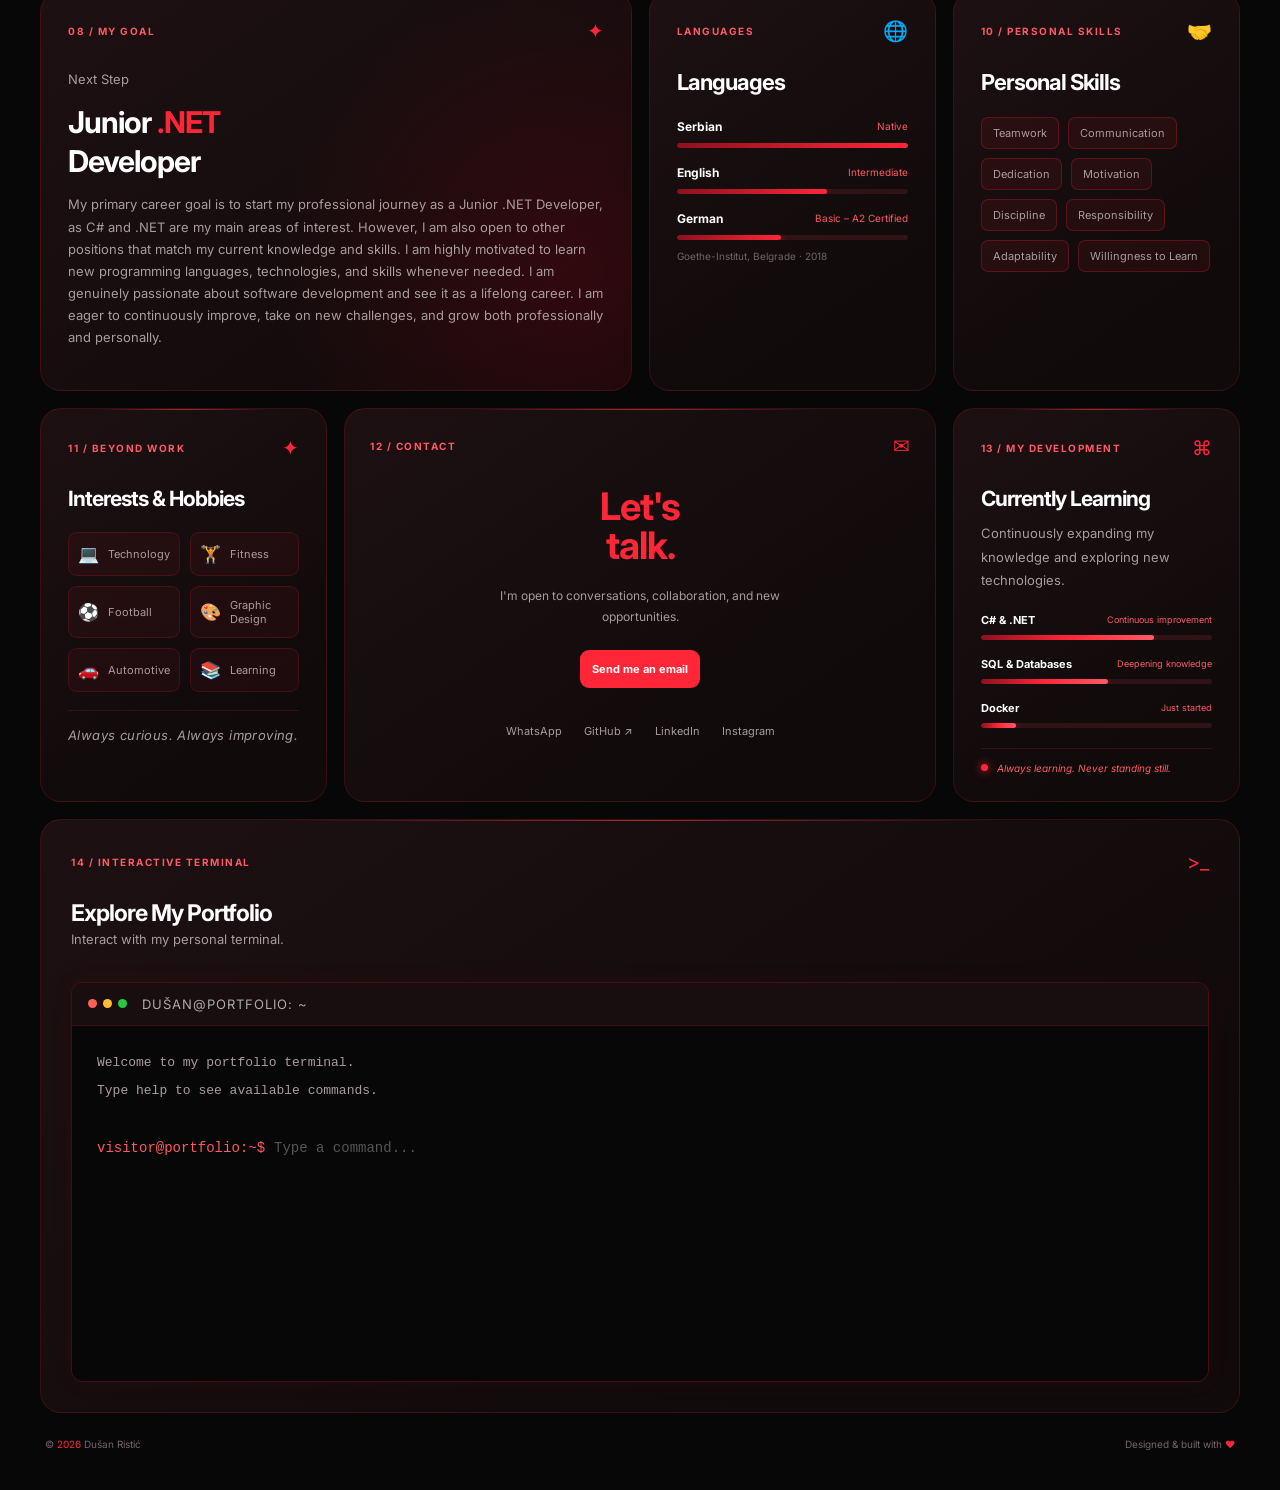
==== commit 42f5240e: "github activity article" ====
--- a/index.html
+++ b/index.html
@@ -170,8 +170,8 @@
             </h2>
 
             <p class="hero-description"
-            data-en="| Aspiring Software EngineerFourth-year <br> | Electrical Engineering student <br><br> I build my programming skills through continuous learning, practical projects, and solving real-world problems. <br><br><b>Currently looking for an opportunity to start my professional career as a Junior .NET Developer.</b>"
-            data-sr="| Student četvrte godine Elektrotehnike (smer računarstva i informatike) <br> | Budući softverski inženjer <br><br> Razvijam svoje programerske veštine kroz kontinuirano učenje, praktične projekte i rešavanje problema iz stvarnog sveta. <br><br><b>Trenutno tražim priliku da započnem svoju profesionalnu karijeru kao Junior .NET Developer.</b>">
+            data-en="| Aspiring Software EngineerFourth-year <br> | Electrical Engineering student <br><br> I build my programming skills through continuous learning, practical projects, and solving real-world problems. <br><br><b>My primary goal is to begin my professional career as a Junior .NET Developer, where I can apply my existing knowledge and contribute to the team through dedication, motivation, and a strong willingness to learn. However, I am also open to other opportunities within the IT industry that would allow me to take on new challenges, expand my skill set, and contribute to the company's success while continuously developing professionally.</b>"
+            data-sr="| Student četvrte godine Elektrotehnike (smer računarstva i informatike) <br> | Budući softverski inženjer <br><br> Razvijam svoje programerske veštine kroz kontinuirano učenje, praktične projekte i rešavanje problema iz stvarnog sveta. <br><br><b>Moj primarni cilj je da započnem profesionalnu karijeru na poziciji Junior .NET Developer, gde bih mogao da doprinesem timu svojim dosadašnjim znanjem, posvećenošću i spremnošću za učenje. Ipak, otvoren sam i za druge pozicije u IT sektoru koje bi mi pružile priliku da preuzmem nove izazove, razvijam svoje veštine i doprinesem uspehu kompanije, uz kontinuirano profesionalno usavršavanje.</b>">
                 Fourth-year Electrical Engineering student | Aspiring Software Engineer
                 <br><br>
                 I build my programming skills through continuous learning, practical projects, and solving real-world problems.
@@ -342,6 +342,110 @@
                     </div>
                 </div>
             </article>
+            
+
+<article class="card github-activity reveal">
+
+    <div class="github-activity-header">
+        <div>
+            <span class="card-label"
+                  data-en="DEVELOPMENT"
+                  data-sr="PROGRAMIRANJE">
+                DEVELOPMENT
+            </span>
+
+            <h2 data-en="GitHub Activity"
+                data-sr="GitHub Aktivnost">
+                GitHub Activity
+            </h2>
+        </div>
+
+        <div class="github-live">
+
+    <span class="live-dot"></span>
+
+    <span class="live-text"
+      data-en="LIVE DATA"
+      data-sr="TRENUTNI PODACI">
+    LIVE DATA
+</span>
+
+    <a href="https://github.com/codewithdusan"
+       target="_blank"
+       rel="noopener noreferrer"
+       aria-label="GitHub profile">
+        <svg viewBox="0 0 24 24" width="24" height="24" fill="currentColor" aria-hidden="true">
+    <path d="M12 .5a12 12 0 0 0-3.79 23.39c.6.11.82-.26.82-.58v-2.23c-3.34.73-4.04-1.42-4.04-1.42-.55-1.39-1.33-1.76-1.33-1.76-1.09-.75.08-.74.08-.74 1.2.09 1.83 1.23 1.83 1.23 1.07 1.83 2.8 1.3 3.49.99.11-.78.42-1.3.76-1.6-2.67-.3-5.47-1.34-5.47-5.95 0-1.31.47-2.38 1.23-3.22-.12-.3-.53-1.52.12-3.17 0 0 1-.32 3.3 1.23a11.5 11.5 0 0 1 6 0c2.29-1.55 3.29-1.23 3.29-1.23.66 1.65.25 2.87.13 3.17.77.84 1.23 1.91 1.23 3.22 0 4.62-2.8 5.64-5.48 5.94.43.37.81 1.1.81 2.22v3.3c0 .32.22.7.83.58A12 12 0 0 0 12 .5Z"/>
+</svg>
+    </a>
+
+        </div>
+    </div>
+
+   
+<div class="github-stats">
+
+    <div class="github-main-stat">
+        <span class="github-total" id="githubTotal">—</span>
+
+        <span class="github-total-label"
+              data-en="Contributions in the last 7 days"
+              data-sr="Doprinosa u poslednjih 7 dana">
+            Contributions in the last 7 days
+        </span>
+    </div>
+
+    <div class="github-extra-stats">
+
+        <div class="github-extra-stat">
+            <span class="github-extra-value" id="githubActiveDays">—</span>
+            <span data-en="Active Days" data-sr="Aktivni dani">Active Days</span>
+        </div>
+
+        <div class="github-extra-stat">
+            <span class="github-extra-value" id="githubBestDay">—</span>
+            <span data-en="Most Active Day" data-sr="Najaktivniji dan">Most Active Day</span>
+        </div>
+
+        <div class="github-extra-stat">
+            <span class="github-extra-value" id="githubAverage">—</span>
+            <span data-en="Daily Average" data-sr="Dnevni prosek">Daily Average</span>
+        </div>
+        <div class="github-extra-stat">
+    <span class="github-extra-value" id="githubStreak">—</span>
+    <span data-en="Current Streak"
+          data-sr="Trenutni niz">
+        Current Streak
+    </span>
+        </div>
+    </div>
+
+</div>
+
+
+    <!-- GitHub grafikon -->
+    <div class="github-chart" id="githubChart"></div>
+
+   <div class="github-activity-footer">
+
+    <span data-en="Daily contribution activity over the last 7 days."
+          data-sr="Dnevna aktivnost doprinosa tokom poslednjih 7 dana.">
+        Daily contribution activity over the last 7 days.
+    </span>
+
+    <span class="github-last-updated">
+        <span data-en="Last updated:"
+              data-sr="Poslednje ažuriranje:">
+            Last updated:
+        </span>
+
+        <span id="githubLastUpdated">—</span>
+    </span>
+
+</div>
+
+</article>
+
 
             <!-- PROJECTS -->
             <article class="card projects reveal" id="projects">
--- a/style.css
+++ b/style.css
@@ -3422,6 +3422,454 @@
     color: #222222 !important;
 }
 
+
 html[data-theme="light"] .chat-close {
     color: #222222 !important;
 }
+
+/* =========================================
+   GITHUB ACTIVITY
+========================================= */
+
+.github-activity {
+    grid-column: 1 / -1;
+    position: relative;
+    overflow: hidden;
+}
+
+/* HEADER */
+
+.github-activity-header {
+    display: flex;
+    justify-content: space-between;
+    align-items: center;
+    margin-bottom: 25px;
+}
+
+.github-activity-header h2 {
+    margin-top: 8px;
+}
+
+.github-activity-header a {
+    display: flex;
+    align-items: center;
+    justify-content: center;
+    color: var(--red);
+    font-size: 27px;
+    transition: transform 0.3s ease, color 0.3s ease;
+}
+
+.github-activity-header a:hover {
+    transform: scale(1.15);
+    color: var(--red-light);
+}
+
+
+/* =========================================
+   GITHUB STATISTICS
+========================================= */
+
+.github-stats {
+    display: grid;
+    grid-template-columns: 1fr 1.5fr;
+    gap: 25px;
+    align-items: center;
+    margin-bottom: 25px;
+}
+
+/* MAIN CONTRIBUTION COUNT */
+
+.github-main-stat {
+    display: flex;
+    flex-direction: column;
+}
+
+.github-total {
+    display: block;
+    font-size: 42px;
+    font-weight: 800;
+    line-height: 1.2;
+    color: var(--red);
+    letter-spacing: -1px;
+}
+
+.github-total-label {
+    display: block;
+    margin-top: 6px;
+    color: var(--text-secondary);
+    font-size: 12px;
+}
+
+/* EXTRA STATISTICS */
+
+.github-extra-stats {
+    display: grid;
+    grid-template-columns: repeat(4, minmax(0, 1fr));
+    gap: 10px;
+}
+
+.github-extra-stat {
+    display: flex;
+    flex-direction: column;
+    justify-content: center;
+    gap: 7px;
+
+    min-height: 75px;
+    padding: 12px;
+
+    background: rgba(255, 255, 255, 0.025);
+    border: 1px solid rgba(255, 255, 255, 0.06);
+    border-radius: 10px;
+
+    transition:
+        transform 0.3s ease,
+        border-color 0.3s ease,
+        background 0.3s ease;
+}
+
+.github-extra-stat:hover {
+    transform: translateY(-3px);
+    border-color: rgba(255, 38, 56, 0.35);
+    background: rgba(255, 38, 56, 0.04);
+}
+
+.github-extra-value {
+    color: var(--red);
+    font-size: 22px;
+    font-weight: 800;
+    line-height: 1;
+    font-variant-numeric: tabular-nums;
+}
+
+.github-extra-stat > span:last-child {
+    color: var(--text-secondary);
+    font-size: 10px;
+    font-weight: 600;
+    line-height: 1.3;
+}
+.github-activity-footer {
+    display: flex;
+    justify-content: space-between;
+    align-items: center;
+    flex-wrap: wrap;
+    gap: 10px;
+}
+
+.github-last-updated {
+    display: flex;
+    align-items: center;
+    gap: 5px;
+    font-size: 11px;
+    color: var(--text-secondary);
+}
+
+#githubLastUpdated {
+    color: var(--red);
+    font-weight: 700;
+    font-variant-numeric: tabular-nums;
+}
+
+/* LIGHT MODE */
+
+html[data-theme="light"] .github-extra-stat {
+    background: rgba(0, 0, 0, 0.025);
+    border-color: rgba(0, 0, 0, 0.07);
+}
+
+html[data-theme="light"] .github-extra-stat:hover {
+    background: rgba(255, 38, 56, 0.04);
+    border-color: rgba(255, 38, 56, 0.3);
+}
+
+/* MOBILE */
+
+@media (max-width: 700px) {
+
+    .github-stats {
+        grid-template-columns: 1fr;
+        gap: 20px;
+    }
+
+    .github-total {
+        font-size: 36px;
+    }
+
+    .github-extra-stats {
+    grid-template-columns: repeat(2, minmax(0, 1fr));
+    gap: 7px;
+    }
+
+    .github-extra-stat {
+        min-height: 70px;
+        padding: 9px;
+    }
+
+    .github-extra-value {
+        font-size: 19px;
+    }
+
+    .github-extra-stat > span:last-child {
+        font-size: 9px;
+    }
+    .github-activity-footer {
+        flex-direction: column;
+        align-items: flex-start;
+    }
+}
+
+/* CHART CONTAINER */
+
+.github-chart {
+    display: grid;
+    grid-template-columns: repeat(7, minmax(0, 1fr));
+    align-items: end;
+    gap: 12px;
+    width: 100%;
+    height: 170px;
+    padding: 10px 0;
+    margin: 20px 0;
+}
+
+/* EACH DAY */
+
+.github-bar-item {
+    display: flex;
+    flex-direction: column;
+    align-items: center;
+    justify-content: flex-end;
+    height: 100%;
+    min-width: 0;
+    gap: 8px;
+}
+
+/* CONTRIBUTION NUMBER */
+
+.github-bar-count {
+    color: var(--text-primary);
+    font-size: 12px;
+    font-weight: 700;
+    font-variant-numeric: tabular-nums;
+}
+
+/* BAR */
+
+.github-bar {
+    width: 65%;
+    max-width: 35px;
+    min-height: 3px;
+    border-radius: 5px 5px 0 0;
+
+    background: var(--red);
+
+    box-shadow:
+        0 0 10px rgba(255, 38, 56, 0.15);
+
+    transition:
+        height 0.4s ease,
+        filter 0.3s ease,
+        box-shadow 0.3s ease;
+}
+
+.github-bar:hover {
+    filter: brightness(1.3);
+
+    box-shadow:
+        0 0 15px rgba(255, 38, 56, 0.4);
+}
+
+/* DAY NAME */
+
+.github-bar-date {
+    color: var(--text-secondary);
+    font-size: 11px;
+    font-weight: 600;
+    white-space: nowrap;
+}
+
+/* FOOTER */
+
+.github-activity-footer {
+    margin-top: 18px;
+    color: var(--text-secondary);
+    font-size: 12px;
+}
+
+/* ANIMATION */
+
+@keyframes githubFadeIn {
+    from {
+        opacity: 0;
+        transform: scaleY(0.2);
+        transform-origin: bottom;
+    }
+
+    to {
+        opacity: 1;
+        transform: scaleY(1);
+        transform-origin: bottom;
+    }
+}
+
+/* LIGHT MODE */
+
+html[data-theme="light"] .github-bar {
+    background: #e52639;
+
+    box-shadow:
+        0 0 8px rgba(255, 38, 56, 0.12);
+}
+
+html[data-theme="light"] .github-bar-count {
+    color: #222222;
+}
+
+/* MOBILE */
+
+@media (max-width: 600px) {
+
+    .github-activity-header {
+        margin-bottom: 20px;
+    }
+
+    .github-total {
+        font-size: 32px;
+    }
+
+    .github-chart {
+        gap: 5px;
+        height: 150px;
+        padding: 8px 0;
+    }
+
+    .github-bar-item {
+        gap: 7px;
+    }
+
+    .github-bar {
+        width: 70%;
+        max-width: 25px;
+    }
+
+    .github-bar-count {
+        font-size: 10px;
+    }
+
+    .github-bar-date {
+        font-size: 9px;
+    }
+
+    .github-activity-footer {
+        font-size: 11px;
+    }
+}
+
+/* =========================================
+   GITHUB CHART TOOLTIP
+========================================= */
+
+.github-bar-item {
+    position: relative;
+}
+
+.github-tooltip {
+    position: absolute;
+    top: calc(100% + 8px);
+    bottom: auto;
+    left: 50%;
+    transform: translate(-50%, 5px);
+
+    width: max-content;
+    max-width: 180px;
+    padding: 8px 11px;
+
+    background: #1c1c1c;
+    color: #ffffff;
+
+    font-size: 11px;
+    font-weight: 600;
+    white-space: nowrap;
+
+    border: 1px solid rgba(255, 38, 56, 0.35);
+    border-radius: 7px;
+
+    opacity: 0;
+    visibility: hidden;
+    pointer-events: none;
+
+    z-index: 10;
+
+    transition:
+        opacity 0.2s ease,
+        transform 0.2s ease,
+        visibility 0.2s ease;
+}
+
+.github-bar-item:hover .github-tooltip {
+    opacity: 1;
+    visibility: visible;
+    transform: translate(-50%, 0);
+}
+
+/* LIGHT MODE */
+
+html[data-theme="light"] .github-tooltip {
+    background: #ffffff;
+    color: #222222;
+    box-shadow: 0 4px 15px rgba(0, 0, 0, 0.12);
+}
+
+/* MOBILE - TOUCH */
+
+@media (hover: none) {
+    .github-tooltip {
+        display: none;
+    }
+}
+/* GITHUB LIVE DATA */
+
+.github-live {
+    display: flex;
+    align-items: center;
+    gap: 9px;
+}
+
+.live-dot {
+    width: 7px;
+    height: 7px;
+    border-radius: 50%;
+    background: #22c55e;
+    box-shadow: 0 0 8px rgba(34, 197, 94, 0.6);
+    animation: livePulse 1.5s infinite;
+}
+
+.live-text {
+    color: var(--text-secondary);
+    font-size: 10px;
+    font-weight: 700;
+    letter-spacing: 1px;
+}
+
+.github-live a {
+    display: flex;
+    align-items: center;
+    justify-content: center;
+    color: var(--red);
+    font-size: 24px;
+    transition: transform 0.3s ease;
+}
+
+.github-live a:hover {
+    transform: scale(1.15);
+}
+
+@keyframes livePulse {
+    0%, 100% {
+        opacity: 1;
+        transform: scale(1);
+    }
+
+    50% {
+        opacity: 0.45;
+        transform: scale(0.8);
+    }
+}
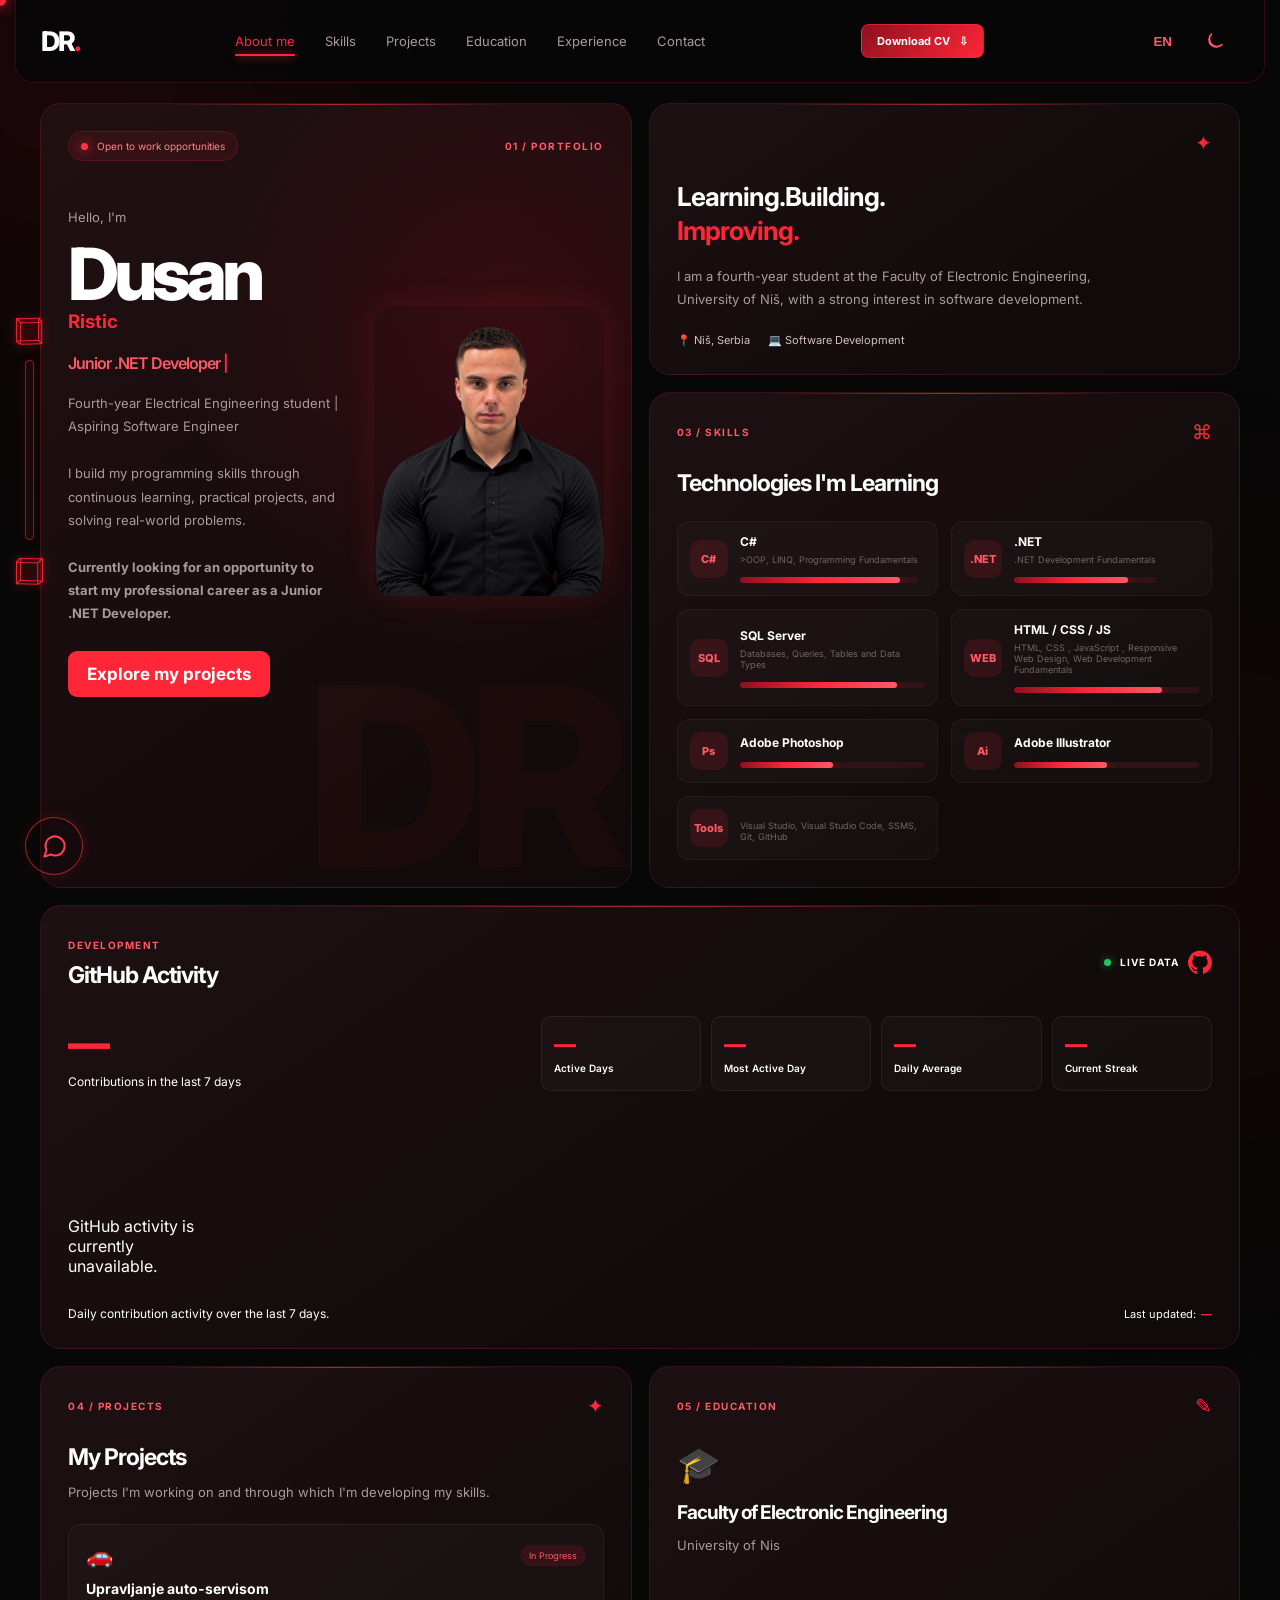
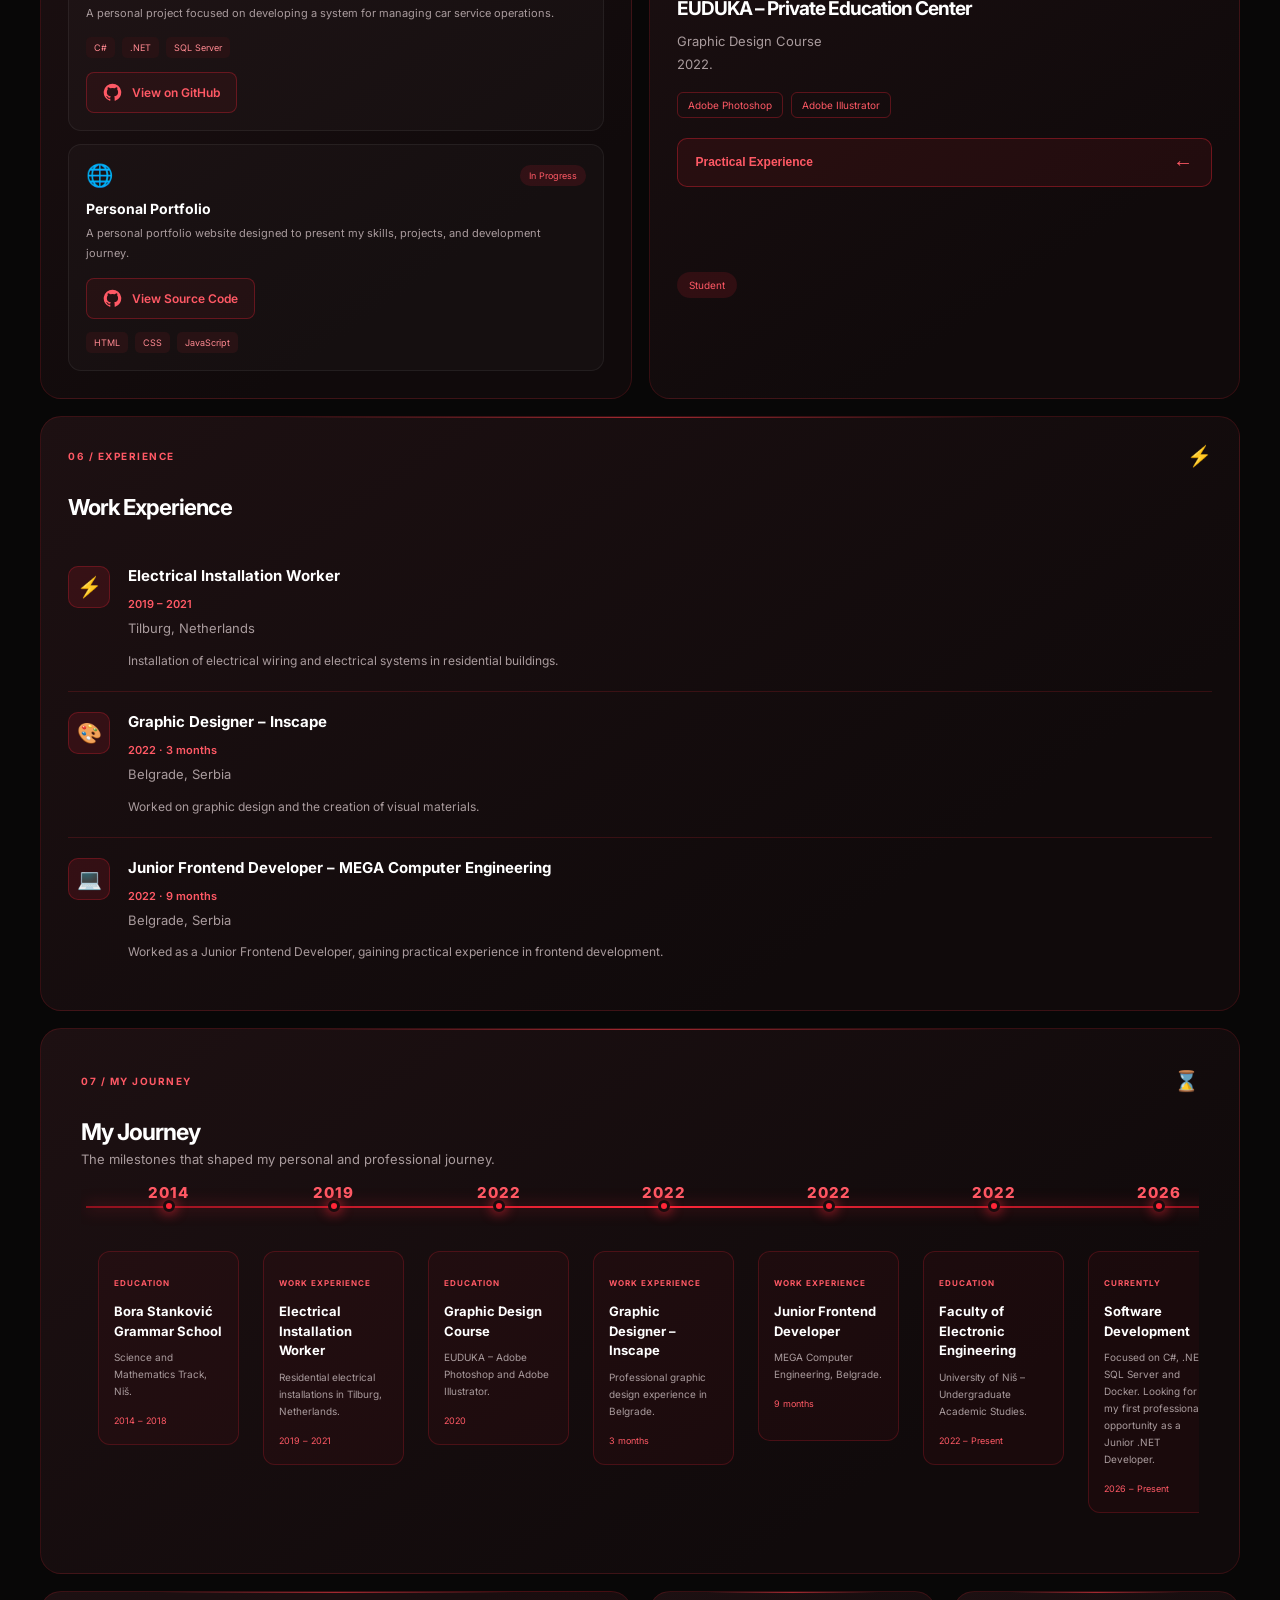
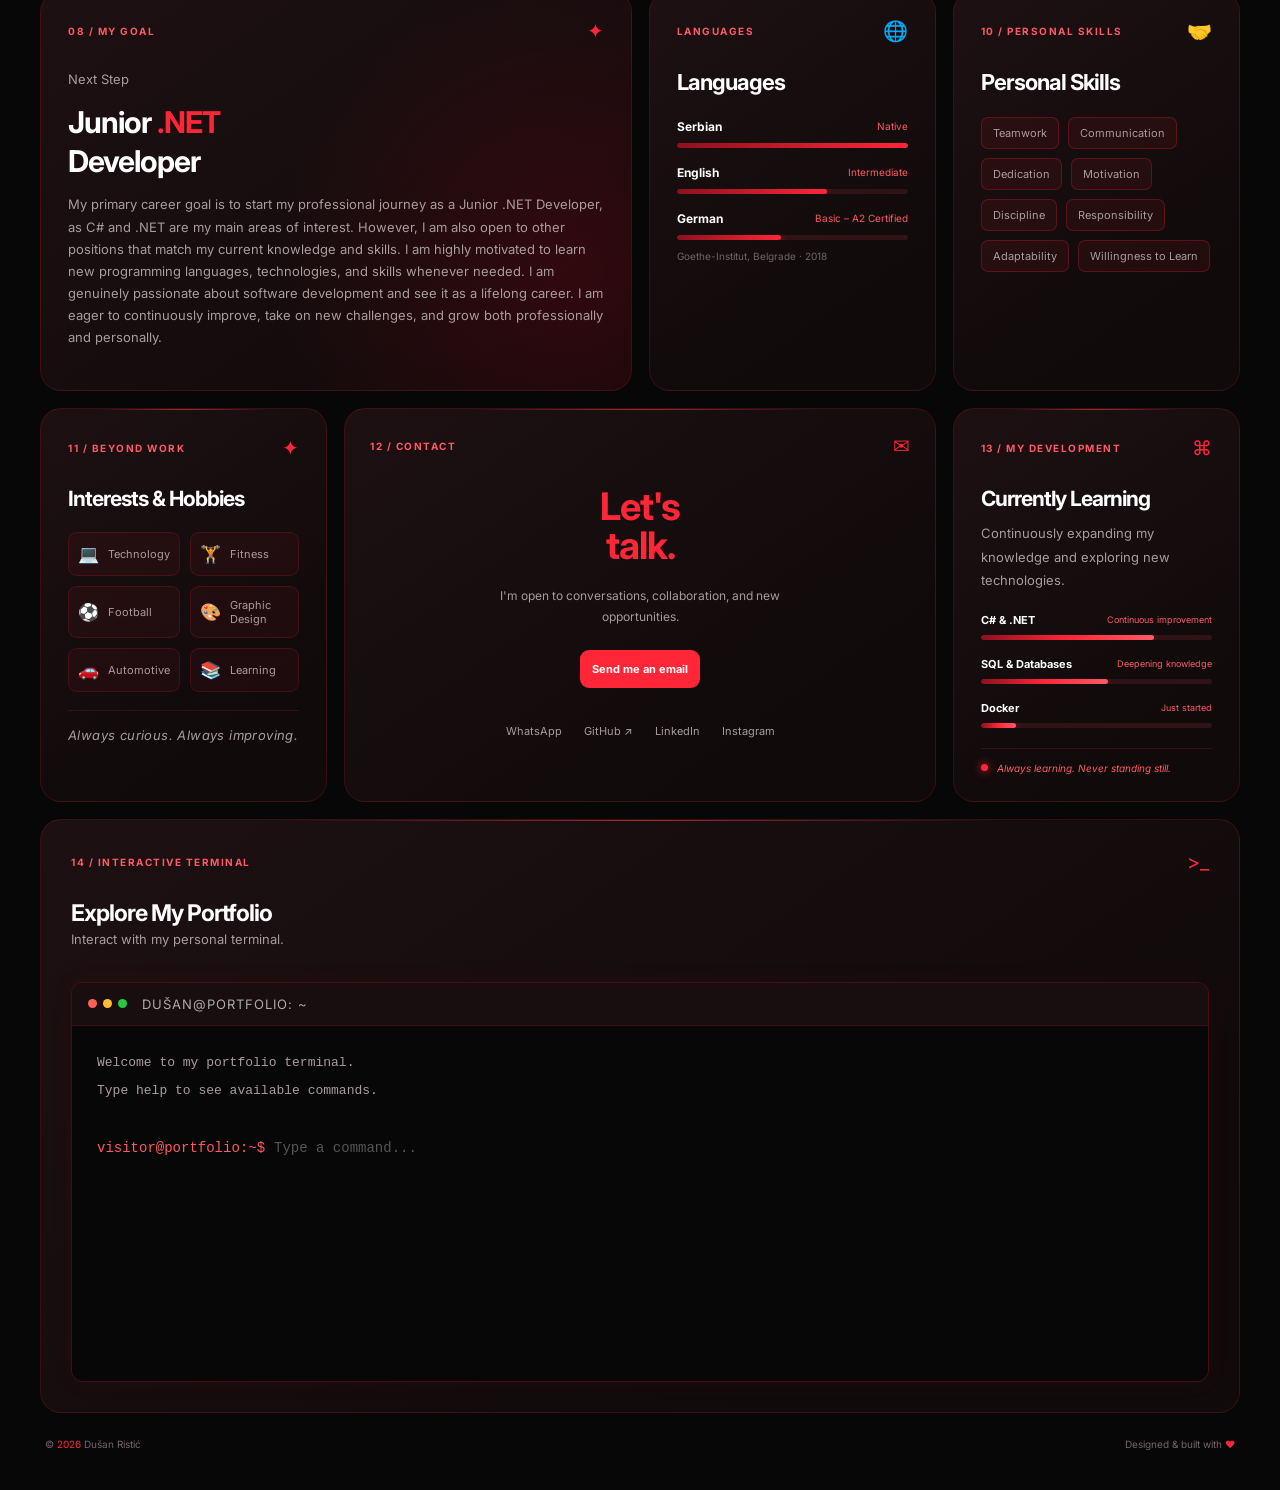
==== commit 78f7f85b: "Chat logo" ====
--- a/index.html
+++ b/index.html
@@ -1216,7 +1216,9 @@
 
         <div class="chat-header">
             <div class="chat-header-info">
-                <div class="chat-avatar">DR</div>
+                <div class="chat-avatar">
+                    <img src="images/logo.png" alt="Dušan Ristić Logo">
+                </div>
                 <div>
                     <h3 data-en="Let's talk" data-sr="Hajde da razgovaramo">Let's talk</h3>
                         <span data-en="Available for opportunities"
--- a/style.css
+++ b/style.css
@@ -3028,13 +3028,18 @@
     width: 40px;
     height: 40px;
     border-radius: 50%;
-    background: linear-gradient(135deg, #ff4055, #c90024);
     display: flex;
     align-items: center;
     justify-content: center;
-    color: white;
-    font-weight: 700;
-    font-size: 13px;
+    flex-shrink: 0;
+    overflow: hidden;
+}
+
+.chat-avatar img {
+    width: 100%;
+    height: 100%;
+    object-fit: contain;
+    display: block;
 }
 
 .chat-header h3 {
